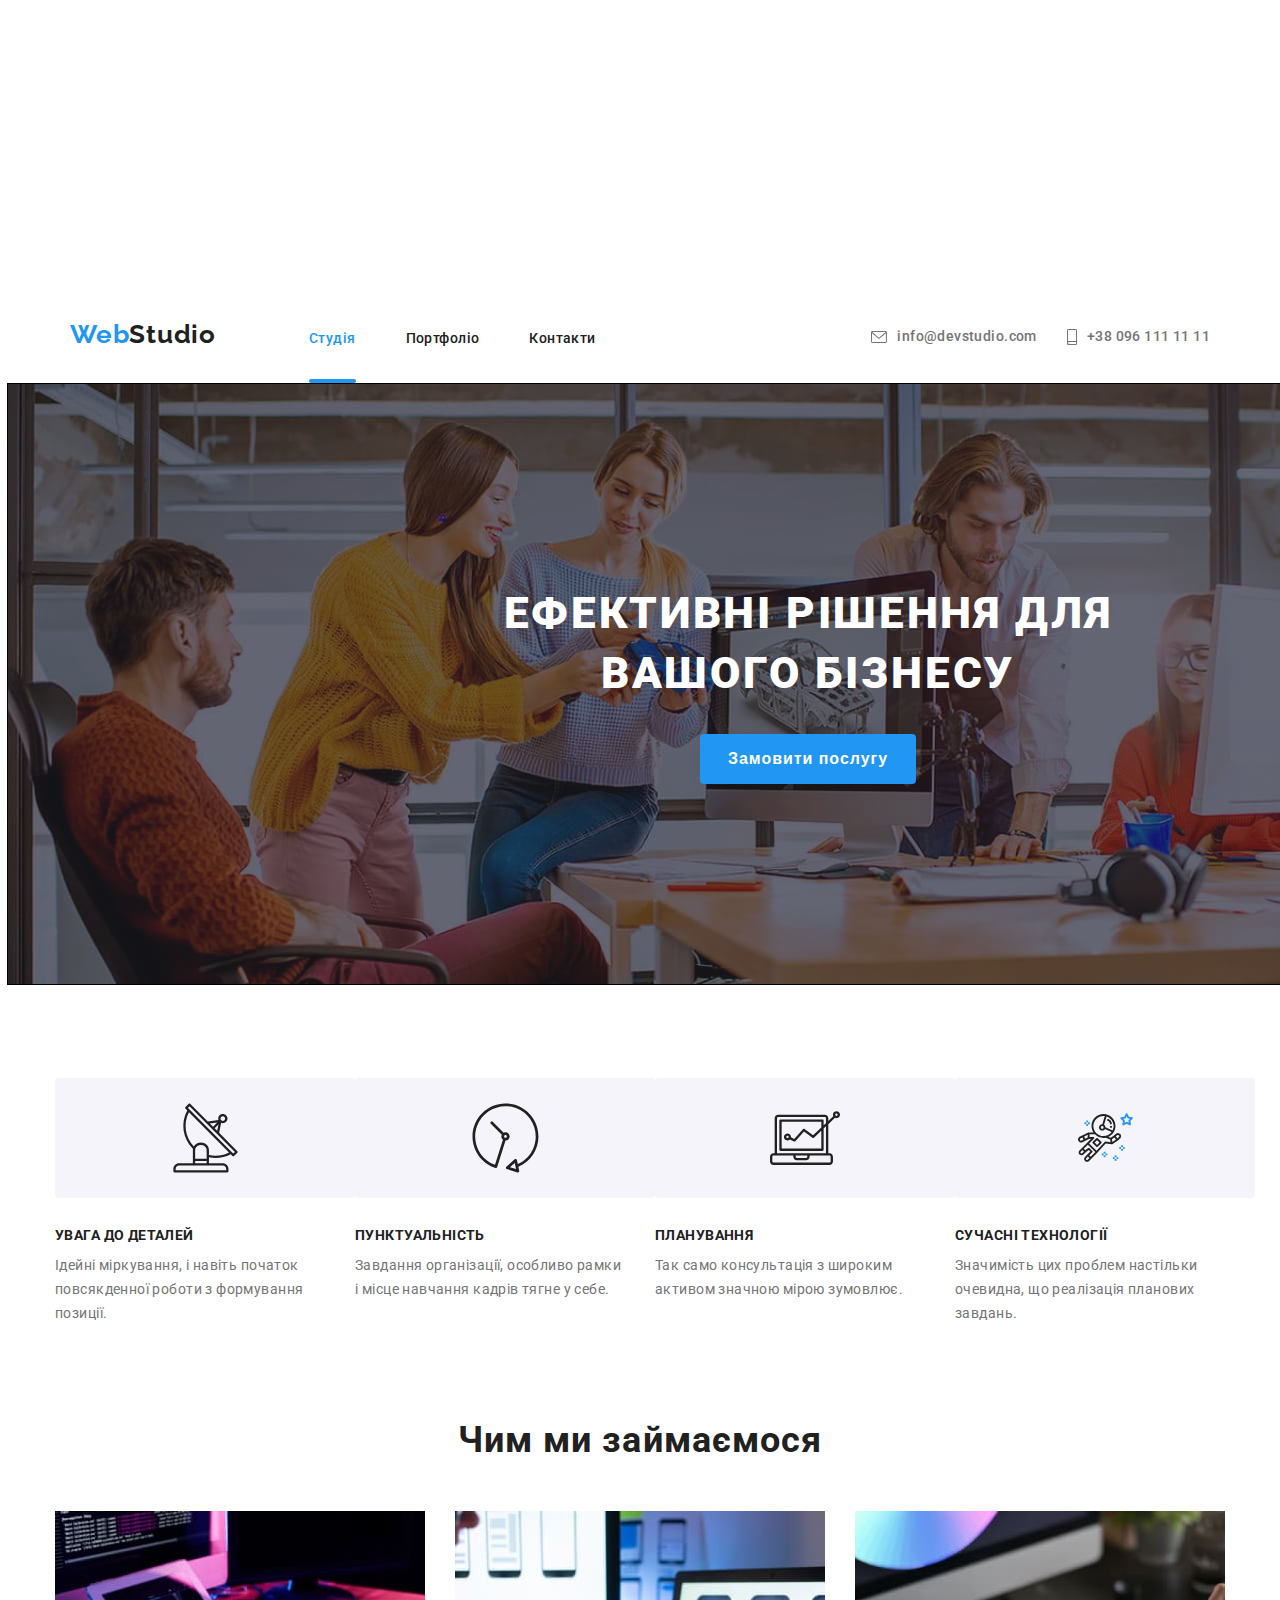
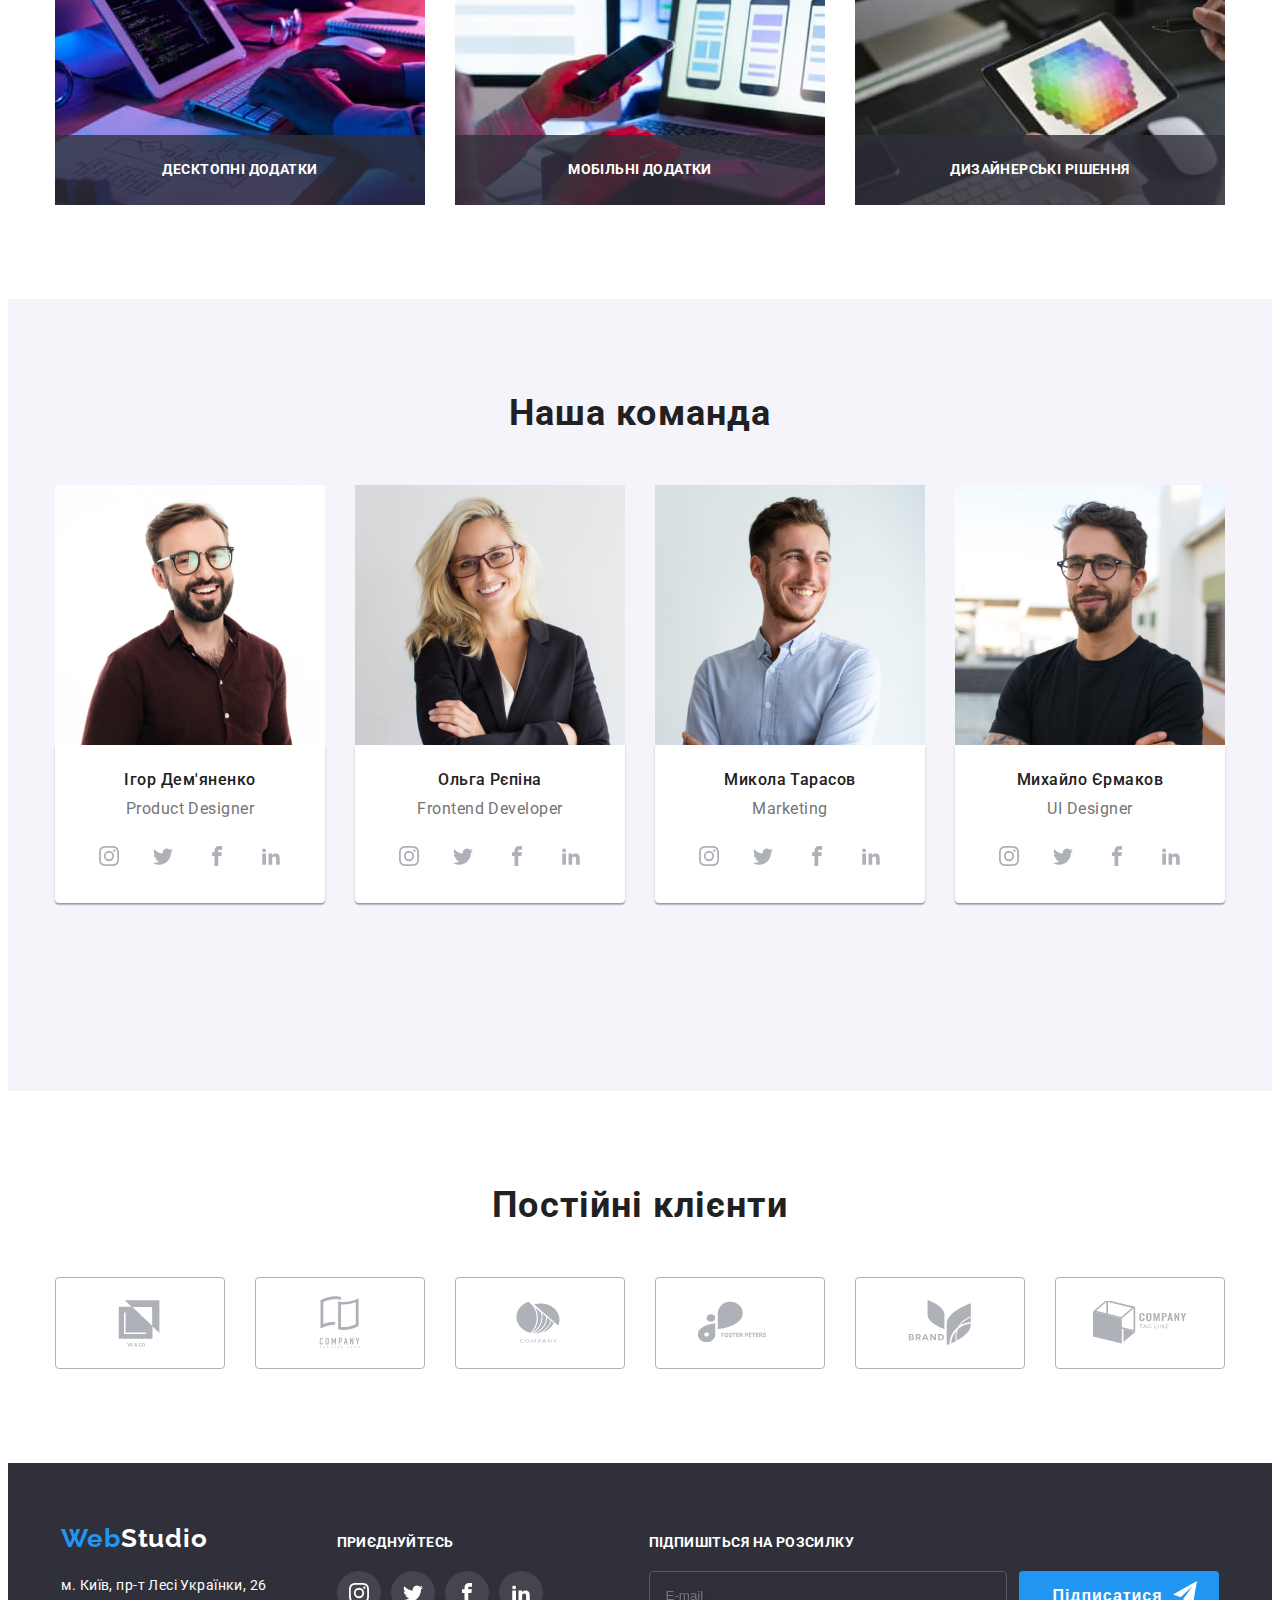
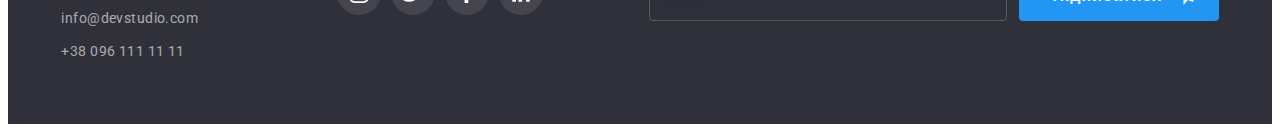
==== index.html @ daf85a22 "!" ====
<!DOCTYPE html>
<html lang="uk">
  <head>
    <meta charset="UTF-8" />
    <meta http-equiv="X-UA-Compatible" content="IE=edge" />
    <meta name="viewport" content="width=device-width, initial-scale=1.0" />
    <title>homework-html1</title>
    <link
      href="https://fonts.googleapis.com/css2?family=Raleway:wght@700&family=Roboto:wght@400;500;700;900&display=swap"
      rel="stylesheet"
    />
    <link
      rel="stylesheet"
      href="https://cdnjs.cloudflare.com/ajax/libs/modern-normalize/1.1.0/modern-normalize.min.css"
      integrity="sha512-wpPYUAdjBVSE4KJnH1VR1HeZfpl1ub8YT/NKx4PuQ5NmX2tKuGu6U/JRp5y+Y8XG2tV+wKQpNHVUX03MfMFn9Q=="
      crossorigin="anonymous"
      referrerpolicy="no-referrer"
    />
    <link
    rel="stylesheet"
    href="https://cdnjs.cloudflare.com/ajax/libs/animate.css/4.1.1/animate.min.css"
  />
    <link rel="stylesheet" href="./css/main.min.css"/>
    
</head>
  
  <body>
    <header>
      <div class="container">
        <!-- верх_свmерх захоловок і т д -->


        <nav class="main-nav">

          <a class="main-nav__logo" href="WebStudio"
            >Web<span class="main-nav__icon">Studio</span>
          </a>
         
           

           
            <button data-menu-open class="btn__menu" type="button" >
                  <svg class="btn__menu__item" width="24px" height="16px">
                  <use href="./img/menu_24x16.svg#icon-menu_24px16px"></use>
                </svg>
              </button>
              <div class="drop is-hidden" data-menu>
              <div class="menu">
                
                <button class="btn__x__menu" data-menu-close>
                  <svg class="btn-item" width="19px" height="19px">
                  <use href="./img/close_menu.svg#icon-close_menu"></use>
                </svg></button>
          
          
                   
                
          <ul class="main-nav__list">

            <li><a class="main-nav__link main-nav__link--current" href="Студія">Студія</a></li>
            <li>
              <a class="main-nav__link" href="./portfolio.html">Портфоліо</a>
            </li>
            <li><a class="main-nav__link" href="Контакти">Контакти</a></li>
          </ul>
          <ul class="main-nav__list-contacts">
            <li>
              <a class="main-nav__link-contacts" href="meil:info@devstudio.com">
              <svg class="main-nav__icon-meil" width="16" height="12">
                <use class="main-nav__svg" href="./img/symbol-defs.svg#icon-envelope-hover"></use>
              </svg>
                info@devstudio.com</a>
            </li>
            <li>
              <a class="main-nav__link-contacts" href="tel:+380961111111">
                <svg class="main-nav__icon-tel" width="10" height="16">
                  <use class="main-nav__svg" href="./img/symbol-defs.svg#icon-smartphone"></use>
                </svg>
                +38 096 111 11 11</a
              >
            </li>
          </ul>
          <ul class="menu__social-list">
            <li><a href="https://www.instagram.com/" target="_blank">Instagam</a></li>
            <li><a href="https://twitter.com/" target="_blank">Twitter</a></li>
            <li><a href="https://www.facebook.com/" target="_blank">Facebook</a></li>
            <li><a href="https://www.linkedin.com/" target="_blank">LinkedIn</a></li>
          </ul>
        </nav>
        <!-- main-nav-II main-nav-II main-nav-II main-nav-II main-nav-II main-nav-II main-nav-II main-nav-II 
        main-nav-II main-nav-II main-nav-II main-nav-II main-nav-II main-nav-II main-nav-II main-nav-II 
        main-nav-II main-nav-II main-nav-II main-nav-II main-nav-II main-nav-II main-nav-II main-nav-II  -->
        <nav class="main-nav-two">

          <a class="main-nav__logo" href="WebStudio"
            >Web<span class="main-nav__icon">Studio</span>
          </a>
           

          <ul class="main-nav__list">

            <li><a class="main-nav__link main-nav__link--current" href="Студія">Студія</a></li>
            <li>
              <a class="main-nav__link" href="./portfolio.html">Портфоліо</a>
            </li>
            <li><a class="main-nav__link" href="Контакти">Контакти</a></li>
          </ul>
          <ul class="main-nav__list-contacts">
            <li>
              <a class="main-nav__link-contacts" href="meil:info@devstudio.com">
              <svg class="main-nav__icon-meil" width="16" height="12">
                <use class="main-nav__svg" href="./img/symbol-defs.svg#icon-envelope-hover"></use>
              </svg>
                info@devstudio.com</a>
            </li>
            <li>
              <a class="main-nav__link-contacts" href="tel:+380961111111">
                <svg class="main-nav__icon-tel" width="10" height="16">
                  <use class="main-nav__svg" href="./img/symbol-defs.svg#icon-smartphone"></use>
                </svg>
                +38 096 111 11 11</a
              >
            </li>
          </ul>
        </nav>
      </div>
    </header>

    
    
    <main>
      <!-- осн інфа сама головна (середина) -->
      
        <section class="head overlay responsive">
          <div class="container">
            <h1 class="title-main-big animate__animated animate__wobble">Ефективні рішення для вашого бізнесу</h1>
           <button data-modal-open class="btn" type="button">Замовити послугу</button>

           
            <div class="backdrop is-hidden" data-modal>
              <div class="modal">
                
                <button class="btn-x" data-modal-close>
                  <svg class="btn-item" width="18px" height="18px">
                  <use href="./img/close-symbol-defs.svg#icon-close-black-18dp-2-1"></use>
                </svg></button>
                
                
                
                  <p class="heading-register">Залиште свої дані, ми вам перезвонимо</p>

                  <form class="form-modal">
                    <div class="label-i">
                       <label for="username" class="form-label">Ім'я</label> 
                       <input type="text" class="form-imput" name="username" id="username" autofocus />
                       <svg class="icon-form" width="18" height="18">
                        <use href="./img/LAST-symbol-defs.svg#icon-person-black"></use>
                      </svg>
                     </div>

                     <div class="label-i">
                      <label for="name" class="form-label">Телефон</label>
                      <input type="tel" class="form-imput" name="telephone" id="name">
                      <svg class="icon-form" width="18" height="18">
                        <use href="./img/LAST-symbol-defs.svg#icon-dom-phone-black"></use>
                      </svg>
                    </div>

                    <div class="label-i">
                      <label for="email" class="form-label">Пошта</label>
                       <input type="email" class="form-imput" name="email" id="email" >
                       <svg class="icon-form" width="18" height="18">
                        <use href="./img/LAST-symbol-defs.svg#icon-email-black"></use>
                      </svg>
                     </div>

                     
                     <div class="label-i">
                      <label for="textarea" class="form-label-koment">Коментар</label>
                       <textarea 
                       class="textarea" 
                       name="coments" 
                       id="textarea" 
                       placeholder="Введіть текст"
                       ></textarea>
                     </div>
                     <div class="custom-checkbox">
                       <input class="checkbox is-hidden" type="checkbox" name="text" id="text" value="text">
                       <label for="text" class="text-dogovir">Походжуюсь з розсилкою та приймаю<a class="dogovir" 
                        href="#">Умови договору</a></label>
                     </div>
                     
                   
                   
                     <button type="submit"
                   class="btn-register">Відправити</button>
                  
                   
                </form>
           
          
        </section>
      
     
      <section class="strength">
        <div class="container">
          <ul class="strength__list">
            <li class="strength__item-antenna">
              <!-- тут НЕ СИЛКИ ЦІ КАРТИНКИ ідуть -->
              <h3 class="strength__title">УВАГА ДО ДЕТАЛЕЙ</h3>
              <p class="strength__text">
                Ідейні міркування, і навіть початок повсякденної роботи з
                формування позиції.
              </p>
            </li>
            <li class="strength__item-clock">
              <h3 class="strength__title">ПУНКТУАЛЬНІСТЬ</h3>
              <p class="strength__text">
                Завдання організації, особливо рамки і місце навчання кадрів
                тягне у себе.
              </p>
            </li>
            <li class="strength__item-graph">
              <h3 class="strength__title">ПЛАНУВАННЯ</h3>
              <p class="strength__text">
                Так само консультація з широким активом значною мірою зумовлює.
              </p>
            </li>
            <li class="strength__item-space">
              <h3 class="strength__title">СУЧАСНІ ТЕХНОЛОГІЇ</h3>
              <p class="strength__text">
                Значимість цих проблем настільки очевидна, що реалізація
                планових завдань.
              </p>
            </li>
          </ul>
        </div>
      </section>

      
      
      <section class="work">
        <div class="container">
          <h2 class="work__title">Чим ми займаємося</h2>
          <ul class="work__list">
              <li class="work__item">
                <img class="work__img"
                  src="./img/workIII/1.jpg"
                  alt="work"
                  width="370"
                  height="294"
                />
                <p class="work__overlay">Десктопні додатки</p>
              </li>
              <li class="work__item">
                <img class="work__img"
                  src="./img/workIII/2.jpg"
                  alt="work"
                  width="370"
                  height="294"
                />
                <p class="work__overlay">Мобільні додатки</p>
              </li>
              <li class="work__item">
                <img class="work__img"
                  src="./img/workIII/3.jpg"
                  alt="work"
                  width="370"
                  height="294"
                />
                <p class="work__overlay">Дизайнерські рішення</p>
              </li>
          </ul>
        </div>
      </section>

      
      
      
      <section class="list-team section">
        <div class="container">
          <div>
          <h2 class="title-main-medium">Наша команда</h2>
          </div>
        <div class="flex-team list">
          <ul class="list-item">
            <li>

              <picture>
                <img class="team-img"
                  srcset="./img/teamIII/img.jpg 1x,
                  ./img/teamIII/igor__2x__desktop.jpg 2x"
                  src="./img/teamIII/img.jpg"
                  alt="igor"
                  />
               <source 
                 srcset="./img/teamIII/img.jpg 1x,
                  ./img/teamIII/igor__2x__desktop.jpg 2x"
                  media="(min-width: 1200px)">
              <source 
                  srcset="./img/teamIII/igor_tablet_354_374.jpg 1x,
                  ./img/teamIII/igor__2x__tablet.jpg 2x"
                  media="(min-width: 768px)"
                  >
               <source
                  srcset="./img/teamIII/igor_mobile_450_460.jpg 1x, 
                  ./img/teamIII/igor__2x__mobile.jpg 2x"
                  media="(max-width: 767px)">

                  
             </picture>

              
                <div class="border-item">
                <div class="item-team">
                  <h3 class="title-main-tiny">Ігор Дем'яненко</h3>
                </div>
                <div class="item-team-mini">
                  <p class="mini-text">Product Designer</p>
                </div> 
                <div>
                  <ul class="soc-seti-list">
                    <li class="soc-seti-item">
                      <a class="soc-seti-link" href="">
                      <svg class="soc-seti-icon" width="20" height="20">
                        <use class="soc-seti-img" href="./img/symbol-defs.svg#icon-instagram"></use>
                      </svg></a>
                    </li>
                    <li class="soc-seti-item">
                      <a class="soc-seti-link" href="">
                      <svg class="soc-seti-icon" width="20" height="20">
                        <use href="./img/symbol-defs.svg#icon-twitter"></use>
                      </svg></a>
                    </li>
                    <li class="soc-seti-item">
                      <a class="soc-seti-link" href="">
                      <svg class="soc-seti-icon" width="20" height="20">
                        <use href="./img/symbol-defs.svg#icon-facebook"></use>
                      </svg></a>
                    </li>
                    <li class="soc-seti-item">
                      <a class="soc-seti-link" href="">
                      <svg class="soc-seti-icon" width="20" height="20">
                        <use href="./img/symbol-defs.svg#icon-linkedin2"></use>
                      </svg></a>
                    </li>
                  </ul>
                </div>
              </div>
            </li>
            <li>
              
              
              <picture>
                <img class="team-img" 
                  srcset="./img/teamIII/img2.jpg 1x,
                  ./img/teamIII/olga__2x__desktop.jpg 2x"
                  src="./img/teamIII/img2.jpg"
                  alt="olga"
                  />
                <source 
                 srcset="./img/teamIII/img2.jpg 1x,
                  ./img/teamIII/olga__2x__desktop.jpg 2x"
                  media="(min-width: 1200px)">
              <source 
                  srcset="./img/teamIII/olga_tablet_354_374.jpg 1x,
                  ./img/teamIII/olga__2x__tablet.jpg 2x"
                  media="(min-width: 768px)"
                  >
               <source
                  srcset="./img/teamIII/olga_mobile_450_460.jpg 1x, 
                  ./img/teamIII/olga__2x__mobile.jpg 2x"
                  media="(max-width: 767px)">
              </picture>
                
              


              <div class="border-item">
                <div class="item-team">
                  <h3 class="title-main-tiny">Ольга Рєпіна</h3>
                </div>
                <div class="item-team-mini">
                  <p class="mini-text">Frontend Developer</p>
                </div>
                <div>
                  <ul class="soc-seti-list">
                    <li class="soc-seti-item">
                      <a class="soc-seti-link" href="">
                      <svg class="soc-seti-icon" width="20" height="20">
                        <use class="soc-seti-img" href="./img/symbol-defs.svg#icon-instagram"></use>
                      </svg></a>
                    </li>
                    <li class="soc-seti-item">
                      <a class="soc-seti-link" href="">
                      <svg class="soc-seti-icon" width="20" height="20">
                        <use href="./img/symbol-defs.svg#icon-twitter"></use>
                      </svg></a>
                    </li>
                    <li class="soc-seti-item">
                      <a class="soc-seti-link" href="">
                      <svg class="soc-seti-icon" width="20" height="20">
                        <use href="./img/symbol-defs.svg#icon-facebook"></use>
                      </svg></a>
                    </li>
                    <li class="soc-seti-item">
                      <a class="soc-seti-link" href="">
                      <svg class="soc-seti-icon" width="20" height="20">
                        <use href="./img/symbol-defs.svg#icon-linkedin2"></use>
                      </svg></a>
                    </li>
                  </ul>
                </div>
              </div>
            </li>
            <li>
              

              <picture>
                <img class="team-img" 
                srcset="./img/teamIII/img3.jpg 1x,
                  ./img/teamIII/mukola__2x__desktop.jpg 2x"
                  src="./img/teamIII/img3.jpg"
                  alt="mukola"
                  
                />
                <source 
                 srcset="./img/teamIII/img3.jpg 1x,
                  ./img/teamIII/mukola__2x__desktop.jpg 2x"
                  media="(min-width: 1200px)">
              <source 
                  srcset="./img/teamIII/mukola_tablet_354_374.jpg 1x,
                  ./img/teamIII/mukola__2x__tablet.jpg 2x"
                  media="(min-width: 768px)"
                  >
               <source
                  srcset="./img/teamIII/mukola_mobile_450_460.jpg 1x, 
                  ./img/teamIII/mukola__2x__mobile.jpg 2x"
                  media="(max-width: 767px)">
              </picture>
                
              


              <div class="border-item">
                <div class="item-team">
                  <h3 class="title-main-tiny">Микола Тарасов</h3>
                </div>
                <div class="item-team-mini">
                  <p class="mini-text">Marketing</p>
                </div>
                <div>
                  <ul class="soc-seti-list">
                    <li class="soc-seti-item">
                      <a class="soc-seti-link" href="">
                      <svg class="soc-seti-icon" width="20" height="20">
                        <use class="soc-seti-img" href="./img/symbol-defs.svg#icon-instagram"></use>
                      </svg></a>
                    </li>
                    <li class="soc-seti-item">
                      <a class="soc-seti-link" href="">
                      <svg class="soc-seti-icon" width="20" height="20">
                        <use href="./img/symbol-defs.svg#icon-twitter"></use>
                      </svg></a>
                    </li>
                    <li class="soc-seti-item">
                      <a class="soc-seti-link" href="">
                      <svg class="soc-seti-icon" width="20" height="20">
                        <use href="./img/symbol-defs.svg#icon-facebook"></use>
                      </svg></a>
                    </li>
                    <li class="soc-seti-item">
                      <a class="soc-seti-link" href="">
                      <svg class="soc-seti-icon" width="20" height="20">
                        <use href="./img/symbol-defs.svg#icon-linkedin2"></use>
                      </svg></a>
                    </li>
                  </ul>
                </div>
              </div>
            </li>

            <li>
              

              <picture>
                  <img class="team-img" 
                  srcset="./img/teamIII/img4.jpg 1x,
                  ./img/teamIII/mihailo__2x__desktop.jpg 2x"
                  src="./img/teamIII/img4.jpg"
                  alt="mihailo"
                />
                <source 
                 srcset="./img/teamIII/img4.jpg 1x,
                  ./img/teamIII/mihailo__2x__desktop.jpg 2x"
                  media="(min-width: 1200px)">
                <source 
                  srcset="./img/teamIII/mihailo_tablet_354_374.jpg 1x,
                  ./img/teamIII/mihailo__2x__tablet.jpg 2x"
                  media="(min-width: 768px)"
                  >
                <source
                  srcset="./img/teamIII/mihailo_mobile_450_460.jpg 1x, 
                  ./img/teamIII/mihailo__2x__mobile.jpg 2x"
                  media="(max-width: 767px)">
              </picture>
               
              


              <div class="border-item">
                <div class="item-team">
                  <h3 class="title-main-tiny">Михайло Єрмаков</h3>
                </div>
                <div class="item-team-mini">
                  <p class="mini-text">UI Designer</p>
                </div>
                    <ul class="soc-seti-list">
                      <li class="soc-seti-item">
                        <a class="soc-seti-link" href="">
                        <svg class="soc-seti-icon" width="20" height="20">
                          <use class="soc-seti-img" href="./img/symbol-defs.svg#icon-instagram"></use>
                        </svg></a>
                      </li>
                      <li class="soc-seti-item">
                        <a class="soc-seti-link" href="">
                        <svg class="soc-seti-icon" width="20" height="20">
                          <use href="./img/symbol-defs.svg#icon-twitter"></use>
                        </svg></a>
                      </li>
                      <li class="soc-seti-item">
                        <a class="soc-seti-link" href="">
                        <svg class="soc-seti-icon" width="20" height="20">
                          <use href="./img/symbol-defs.svg#icon-facebook"></use>
                        </svg></a>
                      </li>
                      <li class="soc-seti-item">
                        <a class="soc-seti-link" href="">
                        <svg class="soc-seti-icon" width="20" height="20">
                          <use href="./img/symbol-defs.svg#icon-linkedin2"></use>
                        </svg></a>
                      </li>
                    </ul>
                  </div>
            </ul>
        </div>
      </section>
      <!-- блок силок -->
      <section class="link-clients">
      
        <div class="clients container">
           <h2 class="clients-title">Постійні клієнти</h2>
          <ul class="clients-list">
            <li class="clients-item">
              <a class="clients-link" href="">
              <svg class="clients-icon" width="106" height="60">
                <use href="./img/logo-symbol-defs.svg#icon-Logo"></use>
              </svg></a>
            </li>
            <li class="clients-item">
              <a class="clients-link" href="">
              <svg class="clients-icon" width="106" height="60">
                <use href="./img/logo-symbol-defs.svg#icon-Logo-1"></use>
              </svg></a>
            </li>
            <li class="clients-item">
              <a class="clients-link" href="">
              <svg class="clients-icon" width="106" height="60">
                <use href="./img/logo-symbol-defs.svg#icon-Logo-2"></use>
              </svg></a>
            </li>
            <li class="clients-item">
              <a class="clients-link" href="">
              <svg class="clients-icon" width="106" height="60">
                <use href="./img/logo-symbol-defs.svg#icon-Logo-3"></use>
              </svg></a>
            </li>
            <li class="clients-item">
              <a class="clients-link" href="">
              <svg class="clients-icon" width="106" height="60">
                <use href="./img/logo-symbol-defs.svg#icon-Logo-4"></use>
              </svg></a>
            </li>
            <li class="clients-item">
              <a class="clients-link" href="">
              <svg class="clients-icon" width="106" height="60">
                <use href="./img/logo-symbol-defs.svg#icon-Logo-5"></use>
              </svg></a>
            </li>
         </div>
  
      </section>
    </main>

    
    <footer class="footer-container">
      <div class="flex-footer container">
        <section class="footer-section">
          <div class="footer">
           <!-- це шо внизу_вебстуд,адрес,Мило,телефон -->
           <a class="logo-footer" href="./index.html"
          >Web<span class="logo-footer-accent">Studio</span>
           </a>
           <address class="address-address">
           <ul>
            <li class="list-footer">
              <a class="sity link"
                href="https://goo.gl/maps/ud8NmV5yiws8x5bs8" target="_blank" 
                rel="noopener noreferrer" >м. Київ, пр-т Лесі Українки, 26</a>
            </li>
            <li class="list-footer">
              <a class="link-footer" href="mailto:info@devstudio.com" >info@devstudio.com</a>
            </li>
            <li class="list-footer">
              <a class="link-footer" href="tel:+380961111111" >+38 096 111 11 11</a>
            </li>
            </ul>
            </address>
        </div>
      
        <div class="seti-footer">
        <h2 class="seti-title">ПРИЄДНУЙТЕСЬ</h2>
        
              <ul class="seti-list">
                <li class="seti-item">
                  <a class="seti-link" href="">
                  <svg class="seti-icon" width="20" height="20">
                    <use href="./img/symbol-defs.svg#icon-instagram"></use>
                  </svg></a>
                </li>
                <li class="seti-item">
                  <a class="seti-link" href="">
                  <svg class="seti-icon" width="20" height="20">
                    <use href="./img/symbol-defs.svg#icon-twitter"></use>
                  </svg></a>
                </li>
                <li class="seti-item">
                  <a class="seti-link" href="">
                  <svg class="seti-icon" width="20" height="20">
                    <use href="./img/symbol-defs.svg#icon-facebook"></use>
                  </svg></a>
                </li>
                <li class="seti-item">
                  <a class="seti-link" href="">
                  <svg class="seti-icon" width="20" height="20">
                    <use href="./img/symbol-defs.svg#icon-linkedin2"></use>
                  </svg></a>
                </li>
              </ul>
            </div>
        </section>
            <div class="seti-footer-mail">
            <form  class="form-mail">
              <label>
                <p class="seti-title">ПІДПИШІТЬСЯ НА РОЗСИЛКУ</p>
                <input type="E-mail" name="E-mail" class="e-mail-input" placeholder="E-mail">
              </label>

              
                <button type="button"
                class="btn-mail">Підписатися
                <svg class="meil-icon-svg" width="24" height="24">
                  <use class="meil-img" href="./img/LAST-symbol-defs.svg#icon-telegram-icon"></use>
                </svg>
              </button>
            </form>
              
               
              </div>
              

          

          
          </div>
     
    </footer>
    <script src="./js/menu.js"></script>
    <script src="./js/modal.js"></script>
  </body>
</html>
---- css/main.min.css ----
body{font-family:"Roboto",sans-serif;background-color:var(--big-fon-color);color:var(--top-color);overflow-x:hidden}:root{--text-color: #757575;--top-color: #212121;--big-fon-color: #ffffff;--acent-color: #2196f3;--accentBtnColor: #188CE8}ul{padding:0;margin:0}footer{background-color:var(--top-color)}header{border-bottom:1px solid #ececec}img{display:block;max-width:100%;height:auto}*{box-sizing:border-box}li{list-style-type:none}p,h1,h2,h3,h4,h5{margin:0}a{text-decoration:none}.list{list-style:none}.link{text-decoration:none}.container{width:1200px;padding-left:15px;padding-right:15px;margin-left:auto;margin-right:auto}.main-nav{text-align:center;display:flex;align-items:baseline}@media screen and (min-width: 768px){.main-nav{display:none}}.main-nav-two{text-align:center;display:none}@media screen and (min-width: 768px){.main-nav-two{display:flex;align-items:baseline}}.main-nav__logo{font-family:"Raleway",sans-serif;font-style:normal;font-weight:700;font-size:24px;line-height:1.16;letter-spacing:.03em;color:var(--acent-color);text-decoration:none;margin:16px 0px 16px 15px}@media screen and (min-width: 768px){.main-nav__logo{margin-right:93px;margin-top:24px}}@media screen and (min-width: 1200px){.main-nav__logo{font-size:26px;line-height:1.19}}.main-nav__icon{color:var(--top-color)}.main-nav__list{list-style:none}@media screen and (min-width: 768px){.main-nav__list{display:flex;gap:50px}}.main-nav__list .main-nav__link+.main-nav__link{margin-left:40px}.main-nav__link{color:var(--top-color);font-weight:500;font-size:40px;line-height:1.17;letter-spacing:.02em;text-decoration:none}.main-nav__link:hover,.main-nav__link:focus{color:var(--acent-color)}@media screen and (min-width: 768px){.main-nav__link{font-size:14px;line-height:1.71;letter-spacing:.03em;padding-top:32px;padding-bottom:32px}}.main-nav__link--current{color:var(--acent-color)}.main-nav__link--current::after{display:block;content:"";width:100%;height:4px;top:0;left:0;background:var(--acent-color);border-radius:4px;margin-top:28px}.main-nav__list-contacts{margin-top:302px}@media screen and (min-width: 768px){.main-nav__list-contacts{display:block;margin-left:auto}}@media screen and (min-width: 1200px){.main-nav__list-contacts{display:flex}}.main-nav__link-contacts{color:var(--text-color);font-weight:500;font-size:34px;line-height:1.18;letter-spacing:.02em;text-decoration:none;display:flex;align-items:center;transition:color 250ms cubic-bezier(0.4, 0, 0.2, 1)}.main-nav__link-contacts:hover,.main-nav__link-contacts:focus{color:var(--acent-color)}@media screen and (min-width: 768px){.main-nav__link-contacts{font-size:12px;line-height:1.16;letter-spacing:.03em;padding-bottom:10px}}@media screen and (min-width: 1200px){.main-nav__link-contacts{padding:15px;font-size:14px;line-height:1.71}}.main-nav__icon-meil{fill:currentColor;text-align:center;margin-right:10px;display:none}@media screen and (min-width: 768px){.main-nav__icon-meil{display:block}}.main-nav__icon-tel{fill:currentColor;margin-right:10px;text-align:center;display:none}@media screen and (min-width: 768px){.main-nav__icon-tel{display:block}}.head{background:#2f303a;text-align:center;padding-top:118px;padding-bottom:118px}@media screen and (min-width: 300px){.head{text-align:center;padding-top:118px;padding-bottom:118px}}@media screen and (min-width: 768px){.head{text-align:center;padding-top:118px;padding-bottom:118px}}@media screen and (min-width: 1200px){.head{text-align:center;padding-top:200px;padding-bottom:200px}}.overlay{content:"";margin-left:auto;margin-right:auto;outline:1px solid #000;background-image:linear-gradient(rgba(47, 48, 58, 0.4), rgba(47, 48, 58, 0.4)),url("../img/fon/mobile_header_img.jpg");background-repeat:no-repeat;background-size:cover}@media(min-device-pixel-ratio: 2),(-webkit-min-device-pixel-ratio: 2),(min-resolution: 192dpi),(min-resolution: 2dppx){.overlay{background-image:linear-gradient(rgba(47, 48, 58, 0.4), rgba(47, 48, 58, 0.4)),url("../img/fon/fon__2x__mobile.jpg")}}@media screen and (min-width: 768px){.overlay{background-image:linear-gradient(rgba(47, 48, 58, 0.4), rgba(47, 48, 58, 0.4)),url("../img/fon/tablet_header_img.jpg");width:768px;height:400px;background-size:cover}}@media screen and (min-width: 768px)and (min-device-pixel-ratio: 2),screen and (min-width: 768px)and (-webkit-min-device-pixel-ratio: 2),screen and (min-width: 768px)and (min-resolution: 192dpi),screen and (min-width: 768px)and (min-resolution: 2dppx){.overlay{background-image:linear-gradient(rgba(47, 48, 58, 0.4), rgba(47, 48, 58, 0.4)),url("../img/fon/fon__2x__tablet.jpg")}}@media screen and (min-width: 1200px){.overlay{background-image:linear-gradient(rgba(47, 48, 58, 0.4), rgba(47, 48, 58, 0.4)),url("../img/fon/fon.jpg");width:1600px;height:600px}}@media screen and (min-width: 1200px)and (min-device-pixel-ratio: 2),screen and (min-width: 1200px)and (-webkit-min-device-pixel-ratio: 2),screen and (min-width: 1200px)and (min-resolution: 192dpi),screen and (min-width: 1200px)and (min-resolution: 2dppx){.overlay{background-image:linear-gradient(rgba(47, 48, 58, 0.4), rgba(47, 48, 58, 0.4)),url("../img/fon/fon__2x__desktop.jpg")}}@media screen and (min-width: 768px){.overlay.responsive{max-width:768px;height:400px}}@media screen and (min-width: 1200px){.overlay.responsive{height:600px}}@media screen and (min-width: 768px){.overlay.responsive{max-width:768px}}@media screen and (min-width: 1200px){.overlay.responsive{max-width:1600px}}.title-main-big{color:#fff;font-weight:900;font-size:26px;line-height:1.61;text-align:center;letter-spacing:.06em;text-transform:uppercase;max-width:360px;margin:0 auto}@media screen and (min-width: 768px){.title-main-big{font-size:26px;line-height:1.61;text-align:center;max-width:360px;margin:0 auto}}@media screen and (min-width: 1200px){.title-main-big{font-size:44px;line-height:1.36;text-align:center;max-width:696px;margin:0 auto}}.btn{color:#fff;background-color:#2196f3;border:#2196f3;font-weight:700;font-size:16px;line-height:1.87;letter-spacing:.06em;cursor:pointer;border-radius:4px;width:200px;height:50px;margin:0 auto;margin-top:30px}@media screen and (min-width: 1200px){.btn{width:216px}}.btn:hover,.btn:focus{color:#fff;background-color:#188ce8;border:#188ce8}.backdrop{display:flex;position:fixed;top:0;right:0;width:100%;height:100%;background:rgba(0,0,0,.2);align-items:center;justify-content:center;transition:opacity 250ms cubic-bezier(0.4, 0, 0.2, 1),visibility 250ms cubic-bezier(0.4, 0, 0.2, 1);z-index:1}.is-hidden{visibility:hidden;pointer-events:none;position:absolute;opacity:0}.backdrop.is-hidden.modal{transform:translate(-50%, -50%) scale(0)}.modal{position:absolute;top:50%;left:50%;transform:translate(-50%, -50%) scale(1);width:450px;background:#fff;box-shadow:0px 1px 3px rgba(0,0,0,.12),0px 2px 1px rgba(0,0,0,.2);border-radius:4px;transition:transform 250ms cubic-bezier(0.4, 0, 0.2, 1),opacity 250ms cubic-bezier(0.4, 0, 0.2, 1);padding:40px}@media screen and (min-width: 1200px){.modal{width:528px}}.btn-x{position:absolute;width:30px;height:30px;border-radius:50%;background:#fff;border:1px solid #afb1b8;cursor:pointer;top:8px;right:8px}.btn-x:focus,.btn-x:hover{fill:#2196f3}.btn-item{display:block;transform:translate(-10%)}.heading-register{font-weight:700;font-size:20px;line-height:1.5;text-align:center;letter-spacing:.03em;margin-bottom:30px}@media screen and (min-width: 1200px){.heading-register{line-height:1.15}}.container-register{display:inline-block;text-align:left}.form-imput{position:relative;width:100%;display:inline-block;border:1px solid rgba(33,33,33,.2);border-radius:4px;outline:rgba(0,0,0,0);padding:11px;padding-left:42px}.form-imput:hover+svg,.form-imputt:focus+svg{fill:#2196f3}.icon-form{position:absolute;top:50%;left:12px;display:inline-block;transform:translateY(-50%)}.textarea{width:100%;display:inline-block;border:1px solid rgba(33,33,33,.2);height:120px;border-radius:4px;margin-top:4px;font-size:1.16;line-height:14px;letter-spacing:.01em;outline:rgba(0,0,0,0);padding:12px 16px;font-size:12px;resize:none}.custom-checkbox{display:flex;margin-top:20px;align-items:center;justify-content:center}.is-hidden{visibility:hidden;pointer-events:none;position:absolute;opacity:0}.svg .checkbox{display:inline-block;margin-right:7px;width:16px;height:15px;cursor:pointer}.text-dogovir{display:flex;align-items:center;justify-content:center;font-size:12px;line-height:1.16;letter-spacing:.03em;color:#757575;transition:fill 250ms cubic-bezier(0.4, 0, 0.2, 1),background-color 250ms cubic-bezier(0.4, 0, 0.2, 1)}.text-dogovir::before{content:"";position:relative;display:block;margin-right:7px;width:16px;height:15px;cursor:pointer;border-radius:2px;border:2px solid #212121}@media screen and (min-width: 1200px){.text-dogovir{font-size:14px;line-height:1.71}}.checkbox:checked+.text-dogovir::before{background-color:#2196f3;border:none;background-image:url(../img/icons.svg/icon\ check.svg);background-size:contain;background-origin:border-box;fill:#f5f4fa;border-color:rgba(0,0,0,0)}.dogovir{color:#2196f3;margin-left:4px;font-size:14px;line-height:24px;letter-spacing:.03em}textarea[name=E-mail]:hover,textarea[name=E-mail]:focus,textarea[name=coments]:hover,textarea[name=coments]:focus{border:1px solid #2196f3;border-radius:4px}input[type=text]:focus,input[type=text]:hover{fill:#2196f3;border:1px solid #2196f3;border-radius:4px}input[type=email]:focus,input[type=email]:hover{border:1px solid #2196f3;border-radius:4px}input[type=tel]:hover,input[type=tel]:focus{border:1px solid #2196f3;border-radius:4px}.label-i{position:relative;margin-bottom:28px}.form-label{position:absolute;top:-42%;font-size:12px;line-height:1.16;letter-spacing:.01em;color:#757575}.form-label-koment{position:absolute;top:-11%;font-size:12px;line-height:1.16;letter-spacing:.01em;color:#757575}.btn-register{width:200px;height:50px;color:var(--big-fon-color);background-color:var(--acent-color);border:var(--acent-color);font-weight:700;font-size:16px;line-height:1.87;letter-spacing:.06em;cursor:pointer;border-radius:4px;margin-top:30px;transition:box-shadow 250ms cubic-bezier(0.4, 0, 0.2, 1)}.btn-register:focus,.btn-register:hover{box-shadow:0px 4px 4px rgba(0,0,0,.15)}.strength{padding-top:60px}@media screen and (min-width: 320px){.strength{padding-top:60px}}@media screen and (min-width: 768px){.strength{padding-top:60px}}@media screen and (min-width: 1200px){.strength{padding-top:94px}}.strength__list{list-style:none;display:block}@media screen and (min-width: 768px){.strength__list{display:flex;justify-content:center;flex-wrap:wrap;gap:30px}}.strength__item-antenna::before{content:"";display:block;height:120px;margin-bottom:30px;background:#f5f4fa;background-image:url(../img/icons.svg/antena.svg);background-size:65px 70px;background-repeat:no-repeat;background-position:center;padding-left:15px;padding-right:15px;border-radius:4px;width:100%}@media screen and (min-width: 768px){.strength__item-antenna{width:354px}}@media screen and (min-width: 1200px){.strength__item-antenna{width:270px}}.strength__item-clock::before{content:"";display:block;height:120px;margin-bottom:30px;background:#f5f4fa;background-image:url(../img/icons.svg/chasiki.svg);background-size:67px 70px;background-repeat:no-repeat;background-position:center;padding-left:15px;padding-right:15px;border-radius:4px;width:100%}@media screen and (min-width: 768px){.strength__item-clock{width:354px}}@media screen and (min-width: 1200px){.strength__item-clock{width:270px}}.strength__item-graph::before{content:"";display:block;height:120px;margin-bottom:30px;background:#f5f4fa;background-image:url(../img/icons.svg/grafik.svg);background-size:70px 54px;background-repeat:no-repeat;background-position:center;border-radius:4px;width:100%;padding-left:15px;padding-right:15px}@media screen and (min-width: 768px){.strength__item-graph{width:354px}}@media screen and (min-width: 1200px){.strength__item-graph{width:270px}}.strength__item-space::before{content:"";display:block;height:120px;margin-bottom:30px;background:#f5f4fa;background-image:url(../img/icons.svg/kosmos.svg);background-size:55px 61px;background-repeat:no-repeat;background-position:center;padding-left:15px;padding-right:15px;border-radius:4px;width:100%}@media screen and (min-width: 768px){.strength__item-space{width:354px}}@media screen and (min-width: 1200px){.strength__item-space{width:270px}}.strength__title{font-weight:700;font-size:14px;line-height:1.14;letter-spacing:.03em;margin-bottom:10px;border:none}.strength__text{font-size:14px;line-height:1.71;letter-spacing:.03em;color:var(--text-color)}.work{padding-top:94px;padding-bottom:94px;display:none}@media screen and (min-width: 1200px){.work{display:block}}.work__title{font-weight:700;font-size:36px;line-height:1.16;letter-spacing:.03em;text-align:center;margin-bottom:50px}.work__list{padding:0;margin:0;display:flex;align-items:center;margin-top:50px;gap:30px}.work__item{position:relative;width:calc((100% - 60px)/3)}.work__img{display:block;max-width:100%;height:auto}.work__overlay{position:absolute;font-weight:700;font-size:14px;line-height:1.14;letter-spacing:.03em;text-transform:uppercase;width:100%;height:70px;left:0;bottom:0;display:flex;justify-content:center;align-items:center;color:var(--big-fon-color);background-color:rgba(47,48,58,.8)}.title-main-medium{font-weight:700;font-size:28px;line-height:1.17;letter-spacing:.03em;text-align:center;margin-bottom:50px}@media screen and (min-width: 1200px){.title-main-medium{font-size:36px;line-height:1.16}}.flex-team{background:#f5f4fa;display:block}.list-item{display:flex;gap:30px;padding-bottom:60px;flex-wrap:wrap;justify-content:center}@media screen and (min-width: 1200px){.list-item{padding-bottom:94px}}.border-item{display:block;padding-top:25px;padding-bottom:25px;width:450px;box-shadow:0px 1px 3px rgba(0,0,0,.12),0px 1px 1px rgba(0,0,0,.14),0px 2px 1px rgba(0,0,0,.2);border-radius:0px 0px 4px 4px;background:#fff}@media screen and (min-width: 768px){.border-item{width:354px}}@media screen and (min-width: 1200px){.border-item{width:270px}}.item-team{text-align:center}.list-team{background:#f5f4fa;padding-top:94px;padding-bottom:94px}@media screen and (min-width: 768px){.list-team{display:flex;justify-content:center;gap:30px;flex-wrap:wrap}}.item-team img{border-radius:0px}.team-img{width:450px}@media screen and (min-width: 768px){.team-img{width:354px}}@media screen and (min-width: 1200px){.team-img{width:270px}}.title-main-tiny{font-weight:500;font-size:16px;line-height:1.19;letter-spacing:.03em;margin-bottom:10px}.item-team-mini{text-align:center}.mini-text{font-size:16px;line-height:1.19;letter-spacing:.03em;color:var(--text-color)}.soc-seti-list{display:flex;gap:10px;justify-content:center;margin-top:16px}.soc-seti-list{display:flex;justify-content:center;margin-top:16px}.soc-seti-item .soc-seti-link{display:flex;align-items:center;justify-content:center;width:44px;height:44px;color:#afb1b8;background-color:var(--big-fon-color);border-radius:50%;transition:color 250ms cubic-bezier(0.4, 0, 0.2, 1),background-color 250ms cubic-bezier(0.4, 0, 0.2, 1)}.soc-seti-item .soc-seti-link:hover,.soc-seti-item .soc-seti-link:focus{color:var(--big-fon-color);background-color:#2196f3}.soc-seti-icon{fill:currentColor}.link-clients{padding-top:94px;padding-bottom:94px}.clients-title{font-weight:700;font-size:36px;line-height:1.16;letter-spacing:.03em;text-align:center;margin-bottom:50px}.clients-list{display:flex;flex-wrap:wrap;gap:30px;fill:#afb1b8;align-items:center;justify-content:center}.clients-item{transition:color 250ms cubic-bezier(0.4, 0, 0.2, 1),background-color 250ms cubic-bezier(0.4, 0, 0.2, 1)}.clients-icon{fill:currentColor}.clients-link{display:flex;width:210px;height:92px;align-items:center;justify-content:center;border-radius:4px;border:1px solid #afb1b8;color:#afb1b8;transition:color 250ms cubic-bezier(0.4, 0, 0.2, 1),background-color 250ms cubic-bezier(0.4, 0, 0.2, 1)}.clients-link:focus,.clients-link:hover{color:#2196f3;border:1px solid #2196f3}@media screen and (min-width: 768px){.clients-link{width:226px}}@media screen and (min-width: 1200px){.clients-link{width:170px}}.footer-container{background-color:#2f303a;width:480px;height:603px}@media screen and (min-width: 768px){.footer-container{width:100%;height:463px}}@media screen and (min-width: 1200px){.footer-container{height:100%}}.footer{padding-bottom:60px;padding-top:60px}.flex-footer{text-align:center}@media screen and (min-width: 1200px){.flex-footer{display:flex;align-items:baseline;justify-content:space-around;text-align:left}}.footer-section{margin-bottom:60px}@media screen and (min-width: 768px){.footer-section{display:flex;justify-content:space-around;align-items:baseline;margin-bottom:0}}.logo-footer{font-family:"Raleway",sans-serif;font-style:normal;font-weight:700;font-size:26px;line-height:1.19;letter-spacing:.03em;color:var(--acent-color);text-decoration:none;margin-bottom:20px}.logo-footer-accent{color:var(--big-fon-color)}.address-address{margin-top:20px}.link-footer{color:rgba(255,255,255,.6);font-size:14px;line-height:1.71;letter-spacing:.03em;text-decoration:none;font-style:normal;transition:color 250ms cubic-bezier(0.4, 0, 0.2, 1)}.link-footer:hover,.link-footer:focus{color:var(--acent-color)}.list-footer:not(:last-child){margin-bottom:9px;transition:color 250ms cubic-bezier(0.4, 0, 0.2, 1)}.sity{font-size:14px;line-height:1.71;letter-spacing:.03em;color:var(--big-fon-color);font-style:normal;text-decoration:none}.sity:hover,.sity:focus{color:var(--acent-color)}@media screen and (min-width: 1200px){.seti-footer{margin-left:70px}}.seti-title{font-weight:700;line-height:1.14;margin-bottom:20px;color:#fff;text-transform:uppercase;font-style:normal;font-weight:700;font-size:14px;letter-spacing:.03em;text-transform:uppercase}.seti-list{display:flex;gap:10px;justify-content:center;transition:color 250ms cubic-bezier(0.4, 0, 0.2, 1),background-color 250ms cubic-bezier(0.4, 0, 0.2, 1)}.seti-item{display:flex;width:44px;height:44px;border-radius:50%;align-items:center;justify-content:center;fill:#fff;background-color:rgba(255,255,255,.1);transition:color 250ms cubic-bezier(0.4, 0, 0.2, 1),background-color 250ms cubic-bezier(0.4, 0, 0.2, 1)}.seti-link{display:flex;fill:#fff;align-items:center;justify-content:center;background-size:20px;background-repeat:no-repeat;background-position:center;border-radius:50%;width:100%;height:100%}.seti-link:hover,.seti-link:focus{background-color:#2196f3}@media screen and (min-width: 1200px){.seti-footer-mail{margin-left:93px}}.form-mail{display:block}@media screen and (min-width: 1200px){.form-mail{display:flex;align-items:flex-end;gap:12px}}.e-mail-input{width:100%;padding:15px 16px;display:block;border:1px solid rgba(33,33,33,.2);height:50px;border-radius:4px;background-color:inherit;border:1px solid rgba(255,255,255,.2);filter:drop-shadow(0px 4px 4px rgba(0, 0, 0, 0.15));border-radius:4px;color:#fff;outline:rgba(0,0,0,0);resize:none;transition:color 250ms cubic-bezier(0.4, 0, 0.2, 1),background-color 250ms cubic-bezier(0.4, 0, 0.2, 1)}@media screen and (min-width: 320px){.e-mail-input{margin-bottom:20px}}@media screen and (min-width: 768px){.e-mail-input{margin-left:166px;max-width:450px}}@media screen and (min-width: 1200px){.e-mail-input{margin-left:0;margin-bottom:0;width:358px}}.btn-mail{color:var(--big-fon-color);background-color:var(--acent-color);border:var(--acent-color);font-weight:700;font-size:16px;line-height:1.87;letter-spacing:.06em;cursor:pointer;border-radius:4px;width:200px;height:50px;margin:0 auto;padding-right:28px}.meil-icon-svg{position:absolute;text-align:center;margin-left:10px}button.btn__menu{cursor:pointer;border:none;background-color:#fff;margin-left:auto}.drop{display:flex;position:fixed;top:0;right:0;width:100%;height:100%;background:rgba(0,0,0,.2);align-items:center;justify-content:center;transition:opacity 250ms cubic-bezier(0.4, 0, 0.2, 1),visibility 250ms cubic-bezier(0.4, 0, 0.2, 1);z-index:1}.drop.is-hidden.menu{transform:translate(-50%, -50%) scale(0)}.menu{display:block;position:absolute;top:50%;left:50%;transform:translate(-50%, -50%) scale(1);width:480px;height:796px;background:#fff;box-shadow:0px 1px 3px rgba(0,0,0,.12),0px 2px 1px rgba(0,0,0,.2);border:none;transition:transform 250ms cubic-bezier(0.4, 0, 0.2, 1),opacity 250ms cubic-bezier(0.4, 0, 0.2, 1);padding:40px}.btn__x__menu{position:absolute;background:#fff;border:none;cursor:pointer;top:8px;right:8px}.btn__x__menu:focus,.btn__x__menu:hover{fill:#2196f3}.menu__social-list{display:flex;justify-content:space-between;margin-top:64px}.menu__social-list a{color:#2196f3}.is-hidden{visibility:hidden;pointer-events:none;position:absolute;opacity:0}.btn-section{padding-bottom:94px;padding-top:94px;display:block;display:flex;justify-content:center}.container{width:1200px;padding-left:15px;padding-right:15px;margin-left:auto;margin-right:auto}.list-btn-portfolio{display:block;display:flex;justify-content:center;margin-bottom:50px}.btn-portfolio{color:var(--top-color);background-color:#f5f4fa;border:var(--big-fon-color);font-weight:500;font-size:16px;line-height:1.62;font-family:inherit;cursor:pointer;letter-spacing:.06em;border-radius:4px;padding:6px 22px;height:38px;transition:color 250ms cubic-bezier(0.4, 0, 0.2, 1),background-color 250ms cubic-bezier(0.4, 0, 0.2, 1)}.btn-portfolio:hover,.btn-portfolio:focus{color:var(--big-fon-color);background-color:var(--acent-color);border:var(--acent-color);box-shadow:0px 3px 1px rgba(0,0,0,.1),0px 1px 2px rgba(0,0,0,.08),0px 2px 2px rgba(0,0,0,.12);border-radius:4px}.list-btn-portfolio li{margin-right:8px;display:inline;text-align:center}.flex-container{display:flex;flex-wrap:wrap;gap:30px;padding:0;margin:0;list-style:none}.box{width:370px;transition:box-shadow 250ms cubic-bezier(0.4, 0, 0.2, 1)}.box:hover,.box:focus{box-shadow:0px 1px 1px rgba(0,0,0,.12),0px 4px 4px rgba(0,0,0,.06),1px 4px 6px rgba(0,0,0,.16)}.box-link{text-decoration:none;display:block}.box-link:hover,.box-link:focus{transform:translatey(0)}.tehnokryak{position:relative;overflow:hidden}.tehnokryak-text{position:absolute;padding:63px 24px;font-size:18px;line-height:1.56;letter-spacing:.03em;color:var(--big-fon-color);background-color:rgba(33,150,243,.9);top:0;left:0;transition:transform 250ms cubic-bezier(0.4, 0, 0.2, 1);transform:translateY(100%)}.box-link:hover .tehnokryak-text,.box-link :focus .tehnokryak-text{transform:translatey(0)}.box-mini{display:block;padding-top:20px;padding-bottom:20px;padding-left:24px;width:370px;border:1px solid #eee}.title-portfolio{font-size:18px;line-height:2;letter-spacing:.06em;color:var(--top-color)}.box-mini__text{color:#757575;margin-top:4px;font-size:16px;line-height:1.87}.list-portfolio p{font-size:16px;line-height:1.87;letter-spacing:.03em;color:var(--text-color)}.container{width:100%;padding-left:15px;padding-right:15px;margin-left:auto;margin-right:auto}@media screen and (min-width: 768px){.container{width:768px}}@media screen and (min-width: 1200px){.container{width:1200px}}/*# sourceMappingURL=main.min.css.map */
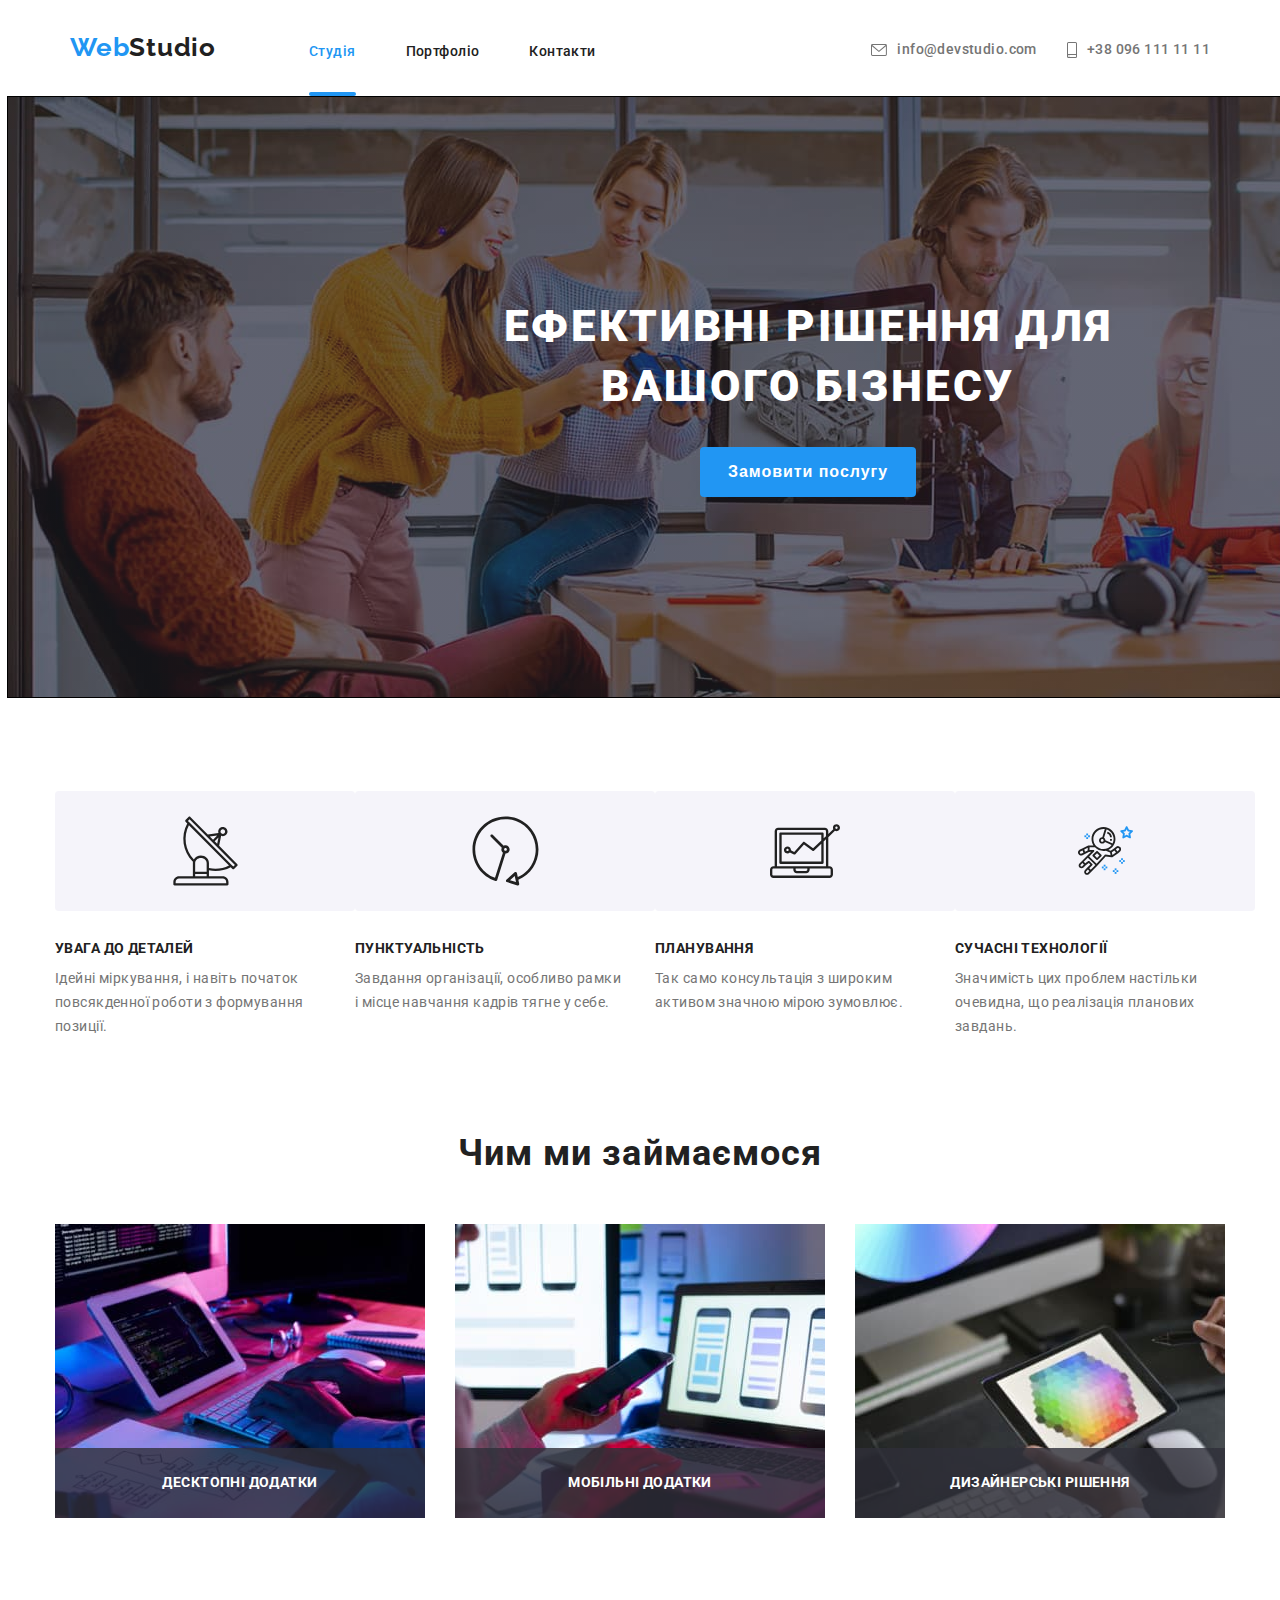
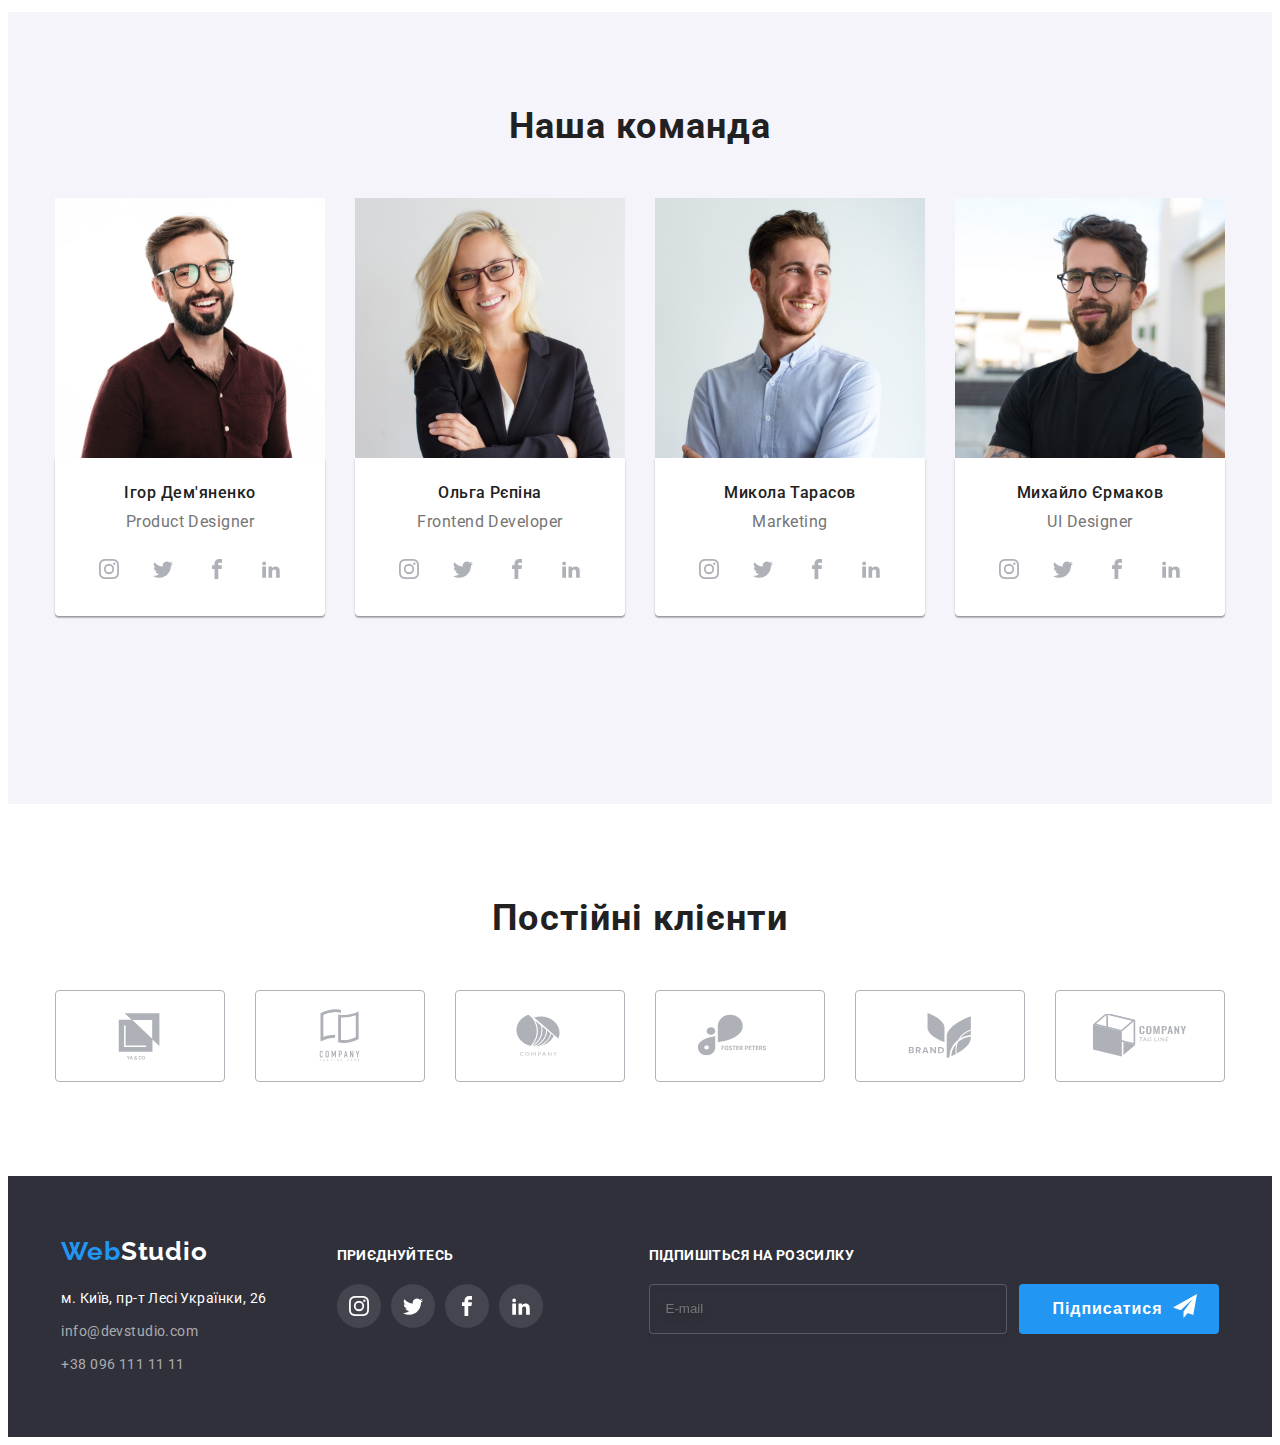
==== commit 41806b11: "!" ====
--- a/index.html
+++ b/index.html
@@ -81,9 +81,9 @@
             </li>
           </ul>
           <ul class="menu__social-list">
-            <li><a href="https://www.instagram.com/" target="_blank">Instagam</a></li>
-            <li><a href="https://twitter.com/" target="_blank">Twitter</a></li>
-            <li><a href="https://www.facebook.com/" target="_blank">Facebook</a></li>
+            <li><a class="menu__social-item" href="https://www.instagram.com/" target="_blank">Instagam</a></li>
+            <li><a class="menu__social-item" href="https://twitter.com/" target="_blank">Twitter</a></li>
+            <li><a class="menu__social-item" href="https://www.facebook.com/" target="_blank">Facebook</a></li>
             <li><a href="https://www.linkedin.com/" target="_blank">LinkedIn</a></li>
           </ul>
         </nav>
--- a/css/main.min.css
+++ b/css/main.min.css
@@ -1 +1 @@
-body{font-family:"Roboto",sans-serif;background-color:var(--big-fon-color);color:var(--top-color);overflow-x:hidden}:root{--text-color: #757575;--top-color: #212121;--big-fon-color: #ffffff;--acent-color: #2196f3;--accentBtnColor: #188CE8}ul{padding:0;margin:0}footer{background-color:var(--top-color)}header{border-bottom:1px solid #ececec}img{display:block;max-width:100%;height:auto}*{box-sizing:border-box}li{list-style-type:none}p,h1,h2,h3,h4,h5{margin:0}a{text-decoration:none}.list{list-style:none}.link{text-decoration:none}.container{width:1200px;padding-left:15px;padding-right:15px;margin-left:auto;margin-right:auto}.main-nav{text-align:center;display:flex;align-items:baseline}@media screen and (min-width: 768px){.main-nav{display:none}}.main-nav-two{text-align:center;display:none}@media screen and (min-width: 768px){.main-nav-two{display:flex;align-items:baseline}}.main-nav__logo{font-family:"Raleway",sans-serif;font-style:normal;font-weight:700;font-size:24px;line-height:1.16;letter-spacing:.03em;color:var(--acent-color);text-decoration:none;margin:16px 0px 16px 15px}@media screen and (min-width: 768px){.main-nav__logo{margin-right:93px;margin-top:24px}}@media screen and (min-width: 1200px){.main-nav__logo{font-size:26px;line-height:1.19}}.main-nav__icon{color:var(--top-color)}.main-nav__list{list-style:none}@media screen and (min-width: 768px){.main-nav__list{display:flex;gap:50px}}.main-nav__list .main-nav__link+.main-nav__link{margin-left:40px}.main-nav__link{color:var(--top-color);font-weight:500;font-size:40px;line-height:1.17;letter-spacing:.02em;text-decoration:none}.main-nav__link:hover,.main-nav__link:focus{color:var(--acent-color)}@media screen and (min-width: 768px){.main-nav__link{font-size:14px;line-height:1.71;letter-spacing:.03em;padding-top:32px;padding-bottom:32px}}.main-nav__link--current{color:var(--acent-color)}.main-nav__link--current::after{display:block;content:"";width:100%;height:4px;top:0;left:0;background:var(--acent-color);border-radius:4px;margin-top:28px}.main-nav__list-contacts{margin-top:302px}@media screen and (min-width: 768px){.main-nav__list-contacts{display:block;margin-left:auto}}@media screen and (min-width: 1200px){.main-nav__list-contacts{display:flex}}.main-nav__link-contacts{color:var(--text-color);font-weight:500;font-size:34px;line-height:1.18;letter-spacing:.02em;text-decoration:none;display:flex;align-items:center;transition:color 250ms cubic-bezier(0.4, 0, 0.2, 1)}.main-nav__link-contacts:hover,.main-nav__link-contacts:focus{color:var(--acent-color)}@media screen and (min-width: 768px){.main-nav__link-contacts{font-size:12px;line-height:1.16;letter-spacing:.03em;padding-bottom:10px}}@media screen and (min-width: 1200px){.main-nav__link-contacts{padding:15px;font-size:14px;line-height:1.71}}.main-nav__icon-meil{fill:currentColor;text-align:center;margin-right:10px;display:none}@media screen and (min-width: 768px){.main-nav__icon-meil{display:block}}.main-nav__icon-tel{fill:currentColor;margin-right:10px;text-align:center;display:none}@media screen and (min-width: 768px){.main-nav__icon-tel{display:block}}.head{background:#2f303a;text-align:center;padding-top:118px;padding-bottom:118px}@media screen and (min-width: 300px){.head{text-align:center;padding-top:118px;padding-bottom:118px}}@media screen and (min-width: 768px){.head{text-align:center;padding-top:118px;padding-bottom:118px}}@media screen and (min-width: 1200px){.head{text-align:center;padding-top:200px;padding-bottom:200px}}.overlay{content:"";margin-left:auto;margin-right:auto;outline:1px solid #000;background-image:linear-gradient(rgba(47, 48, 58, 0.4), rgba(47, 48, 58, 0.4)),url("../img/fon/mobile_header_img.jpg");background-repeat:no-repeat;background-size:cover}@media(min-device-pixel-ratio: 2),(-webkit-min-device-pixel-ratio: 2),(min-resolution: 192dpi),(min-resolution: 2dppx){.overlay{background-image:linear-gradient(rgba(47, 48, 58, 0.4), rgba(47, 48, 58, 0.4)),url("../img/fon/fon__2x__mobile.jpg")}}@media screen and (min-width: 768px){.overlay{background-image:linear-gradient(rgba(47, 48, 58, 0.4), rgba(47, 48, 58, 0.4)),url("../img/fon/tablet_header_img.jpg");width:768px;height:400px;background-size:cover}}@media screen and (min-width: 768px)and (min-device-pixel-ratio: 2),screen and (min-width: 768px)and (-webkit-min-device-pixel-ratio: 2),screen and (min-width: 768px)and (min-resolution: 192dpi),screen and (min-width: 768px)and (min-resolution: 2dppx){.overlay{background-image:linear-gradient(rgba(47, 48, 58, 0.4), rgba(47, 48, 58, 0.4)),url("../img/fon/fon__2x__tablet.jpg")}}@media screen and (min-width: 1200px){.overlay{background-image:linear-gradient(rgba(47, 48, 58, 0.4), rgba(47, 48, 58, 0.4)),url("../img/fon/fon.jpg");width:1600px;height:600px}}@media screen and (min-width: 1200px)and (min-device-pixel-ratio: 2),screen and (min-width: 1200px)and (-webkit-min-device-pixel-ratio: 2),screen and (min-width: 1200px)and (min-resolution: 192dpi),screen and (min-width: 1200px)and (min-resolution: 2dppx){.overlay{background-image:linear-gradient(rgba(47, 48, 58, 0.4), rgba(47, 48, 58, 0.4)),url("../img/fon/fon__2x__desktop.jpg")}}@media screen and (min-width: 768px){.overlay.responsive{max-width:768px;height:400px}}@media screen and (min-width: 1200px){.overlay.responsive{height:600px}}@media screen and (min-width: 768px){.overlay.responsive{max-width:768px}}@media screen and (min-width: 1200px){.overlay.responsive{max-width:1600px}}.title-main-big{color:#fff;font-weight:900;font-size:26px;line-height:1.61;text-align:center;letter-spacing:.06em;text-transform:uppercase;max-width:360px;margin:0 auto}@media screen and (min-width: 768px){.title-main-big{font-size:26px;line-height:1.61;text-align:center;max-width:360px;margin:0 auto}}@media screen and (min-width: 1200px){.title-main-big{font-size:44px;line-height:1.36;text-align:center;max-width:696px;margin:0 auto}}.btn{color:#fff;background-color:#2196f3;border:#2196f3;font-weight:700;font-size:16px;line-height:1.87;letter-spacing:.06em;cursor:pointer;border-radius:4px;width:200px;height:50px;margin:0 auto;margin-top:30px}@media screen and (min-width: 1200px){.btn{width:216px}}.btn:hover,.btn:focus{color:#fff;background-color:#188ce8;border:#188ce8}.backdrop{display:flex;position:fixed;top:0;right:0;width:100%;height:100%;background:rgba(0,0,0,.2);align-items:center;justify-content:center;transition:opacity 250ms cubic-bezier(0.4, 0, 0.2, 1),visibility 250ms cubic-bezier(0.4, 0, 0.2, 1);z-index:1}.is-hidden{visibility:hidden;pointer-events:none;position:absolute;opacity:0}.backdrop.is-hidden.modal{transform:translate(-50%, -50%) scale(0)}.modal{position:absolute;top:50%;left:50%;transform:translate(-50%, -50%) scale(1);width:450px;background:#fff;box-shadow:0px 1px 3px rgba(0,0,0,.12),0px 2px 1px rgba(0,0,0,.2);border-radius:4px;transition:transform 250ms cubic-bezier(0.4, 0, 0.2, 1),opacity 250ms cubic-bezier(0.4, 0, 0.2, 1);padding:40px}@media screen and (min-width: 1200px){.modal{width:528px}}.btn-x{position:absolute;width:30px;height:30px;border-radius:50%;background:#fff;border:1px solid #afb1b8;cursor:pointer;top:8px;right:8px}.btn-x:focus,.btn-x:hover{fill:#2196f3}.btn-item{display:block;transform:translate(-10%)}.heading-register{font-weight:700;font-size:20px;line-height:1.5;text-align:center;letter-spacing:.03em;margin-bottom:30px}@media screen and (min-width: 1200px){.heading-register{line-height:1.15}}.container-register{display:inline-block;text-align:left}.form-imput{position:relative;width:100%;display:inline-block;border:1px solid rgba(33,33,33,.2);border-radius:4px;outline:rgba(0,0,0,0);padding:11px;padding-left:42px}.form-imput:hover+svg,.form-imputt:focus+svg{fill:#2196f3}.icon-form{position:absolute;top:50%;left:12px;display:inline-block;transform:translateY(-50%)}.textarea{width:100%;display:inline-block;border:1px solid rgba(33,33,33,.2);height:120px;border-radius:4px;margin-top:4px;font-size:1.16;line-height:14px;letter-spacing:.01em;outline:rgba(0,0,0,0);padding:12px 16px;font-size:12px;resize:none}.custom-checkbox{display:flex;margin-top:20px;align-items:center;justify-content:center}.is-hidden{visibility:hidden;pointer-events:none;position:absolute;opacity:0}.svg .checkbox{display:inline-block;margin-right:7px;width:16px;height:15px;cursor:pointer}.text-dogovir{display:flex;align-items:center;justify-content:center;font-size:12px;line-height:1.16;letter-spacing:.03em;color:#757575;transition:fill 250ms cubic-bezier(0.4, 0, 0.2, 1),background-color 250ms cubic-bezier(0.4, 0, 0.2, 1)}.text-dogovir::before{content:"";position:relative;display:block;margin-right:7px;width:16px;height:15px;cursor:pointer;border-radius:2px;border:2px solid #212121}@media screen and (min-width: 1200px){.text-dogovir{font-size:14px;line-height:1.71}}.checkbox:checked+.text-dogovir::before{background-color:#2196f3;border:none;background-image:url(../img/icons.svg/icon\ check.svg);background-size:contain;background-origin:border-box;fill:#f5f4fa;border-color:rgba(0,0,0,0)}.dogovir{color:#2196f3;margin-left:4px;font-size:14px;line-height:24px;letter-spacing:.03em}textarea[name=E-mail]:hover,textarea[name=E-mail]:focus,textarea[name=coments]:hover,textarea[name=coments]:focus{border:1px solid #2196f3;border-radius:4px}input[type=text]:focus,input[type=text]:hover{fill:#2196f3;border:1px solid #2196f3;border-radius:4px}input[type=email]:focus,input[type=email]:hover{border:1px solid #2196f3;border-radius:4px}input[type=tel]:hover,input[type=tel]:focus{border:1px solid #2196f3;border-radius:4px}.label-i{position:relative;margin-bottom:28px}.form-label{position:absolute;top:-42%;font-size:12px;line-height:1.16;letter-spacing:.01em;color:#757575}.form-label-koment{position:absolute;top:-11%;font-size:12px;line-height:1.16;letter-spacing:.01em;color:#757575}.btn-register{width:200px;height:50px;color:var(--big-fon-color);background-color:var(--acent-color);border:var(--acent-color);font-weight:700;font-size:16px;line-height:1.87;letter-spacing:.06em;cursor:pointer;border-radius:4px;margin-top:30px;transition:box-shadow 250ms cubic-bezier(0.4, 0, 0.2, 1)}.btn-register:focus,.btn-register:hover{box-shadow:0px 4px 4px rgba(0,0,0,.15)}.strength{padding-top:60px}@media screen and (min-width: 320px){.strength{padding-top:60px}}@media screen and (min-width: 768px){.strength{padding-top:60px}}@media screen and (min-width: 1200px){.strength{padding-top:94px}}.strength__list{list-style:none;display:block}@media screen and (min-width: 768px){.strength__list{display:flex;justify-content:center;flex-wrap:wrap;gap:30px}}.strength__item-antenna::before{content:"";display:block;height:120px;margin-bottom:30px;background:#f5f4fa;background-image:url(../img/icons.svg/antena.svg);background-size:65px 70px;background-repeat:no-repeat;background-position:center;padding-left:15px;padding-right:15px;border-radius:4px;width:100%}@media screen and (min-width: 768px){.strength__item-antenna{width:354px}}@media screen and (min-width: 1200px){.strength__item-antenna{width:270px}}.strength__item-clock::before{content:"";display:block;height:120px;margin-bottom:30px;background:#f5f4fa;background-image:url(../img/icons.svg/chasiki.svg);background-size:67px 70px;background-repeat:no-repeat;background-position:center;padding-left:15px;padding-right:15px;border-radius:4px;width:100%}@media screen and (min-width: 768px){.strength__item-clock{width:354px}}@media screen and (min-width: 1200px){.strength__item-clock{width:270px}}.strength__item-graph::before{content:"";display:block;height:120px;margin-bottom:30px;background:#f5f4fa;background-image:url(../img/icons.svg/grafik.svg);background-size:70px 54px;background-repeat:no-repeat;background-position:center;border-radius:4px;width:100%;padding-left:15px;padding-right:15px}@media screen and (min-width: 768px){.strength__item-graph{width:354px}}@media screen and (min-width: 1200px){.strength__item-graph{width:270px}}.strength__item-space::before{content:"";display:block;height:120px;margin-bottom:30px;background:#f5f4fa;background-image:url(../img/icons.svg/kosmos.svg);background-size:55px 61px;background-repeat:no-repeat;background-position:center;padding-left:15px;padding-right:15px;border-radius:4px;width:100%}@media screen and (min-width: 768px){.strength__item-space{width:354px}}@media screen and (min-width: 1200px){.strength__item-space{width:270px}}.strength__title{font-weight:700;font-size:14px;line-height:1.14;letter-spacing:.03em;margin-bottom:10px;border:none}.strength__text{font-size:14px;line-height:1.71;letter-spacing:.03em;color:var(--text-color)}.work{padding-top:94px;padding-bottom:94px;display:none}@media screen and (min-width: 1200px){.work{display:block}}.work__title{font-weight:700;font-size:36px;line-height:1.16;letter-spacing:.03em;text-align:center;margin-bottom:50px}.work__list{padding:0;margin:0;display:flex;align-items:center;margin-top:50px;gap:30px}.work__item{position:relative;width:calc((100% - 60px)/3)}.work__img{display:block;max-width:100%;height:auto}.work__overlay{position:absolute;font-weight:700;font-size:14px;line-height:1.14;letter-spacing:.03em;text-transform:uppercase;width:100%;height:70px;left:0;bottom:0;display:flex;justify-content:center;align-items:center;color:var(--big-fon-color);background-color:rgba(47,48,58,.8)}.title-main-medium{font-weight:700;font-size:28px;line-height:1.17;letter-spacing:.03em;text-align:center;margin-bottom:50px}@media screen and (min-width: 1200px){.title-main-medium{font-size:36px;line-height:1.16}}.flex-team{background:#f5f4fa;display:block}.list-item{display:flex;gap:30px;padding-bottom:60px;flex-wrap:wrap;justify-content:center}@media screen and (min-width: 1200px){.list-item{padding-bottom:94px}}.border-item{display:block;padding-top:25px;padding-bottom:25px;width:450px;box-shadow:0px 1px 3px rgba(0,0,0,.12),0px 1px 1px rgba(0,0,0,.14),0px 2px 1px rgba(0,0,0,.2);border-radius:0px 0px 4px 4px;background:#fff}@media screen and (min-width: 768px){.border-item{width:354px}}@media screen and (min-width: 1200px){.border-item{width:270px}}.item-team{text-align:center}.list-team{background:#f5f4fa;padding-top:94px;padding-bottom:94px}@media screen and (min-width: 768px){.list-team{display:flex;justify-content:center;gap:30px;flex-wrap:wrap}}.item-team img{border-radius:0px}.team-img{width:450px}@media screen and (min-width: 768px){.team-img{width:354px}}@media screen and (min-width: 1200px){.team-img{width:270px}}.title-main-tiny{font-weight:500;font-size:16px;line-height:1.19;letter-spacing:.03em;margin-bottom:10px}.item-team-mini{text-align:center}.mini-text{font-size:16px;line-height:1.19;letter-spacing:.03em;color:var(--text-color)}.soc-seti-list{display:flex;gap:10px;justify-content:center;margin-top:16px}.soc-seti-list{display:flex;justify-content:center;margin-top:16px}.soc-seti-item .soc-seti-link{display:flex;align-items:center;justify-content:center;width:44px;height:44px;color:#afb1b8;background-color:var(--big-fon-color);border-radius:50%;transition:color 250ms cubic-bezier(0.4, 0, 0.2, 1),background-color 250ms cubic-bezier(0.4, 0, 0.2, 1)}.soc-seti-item .soc-seti-link:hover,.soc-seti-item .soc-seti-link:focus{color:var(--big-fon-color);background-color:#2196f3}.soc-seti-icon{fill:currentColor}.link-clients{padding-top:94px;padding-bottom:94px}.clients-title{font-weight:700;font-size:36px;line-height:1.16;letter-spacing:.03em;text-align:center;margin-bottom:50px}.clients-list{display:flex;flex-wrap:wrap;gap:30px;fill:#afb1b8;align-items:center;justify-content:center}.clients-item{transition:color 250ms cubic-bezier(0.4, 0, 0.2, 1),background-color 250ms cubic-bezier(0.4, 0, 0.2, 1)}.clients-icon{fill:currentColor}.clients-link{display:flex;width:210px;height:92px;align-items:center;justify-content:center;border-radius:4px;border:1px solid #afb1b8;color:#afb1b8;transition:color 250ms cubic-bezier(0.4, 0, 0.2, 1),background-color 250ms cubic-bezier(0.4, 0, 0.2, 1)}.clients-link:focus,.clients-link:hover{color:#2196f3;border:1px solid #2196f3}@media screen and (min-width: 768px){.clients-link{width:226px}}@media screen and (min-width: 1200px){.clients-link{width:170px}}.footer-container{background-color:#2f303a;width:480px;height:603px}@media screen and (min-width: 768px){.footer-container{width:100%;height:463px}}@media screen and (min-width: 1200px){.footer-container{height:100%}}.footer{padding-bottom:60px;padding-top:60px}.flex-footer{text-align:center}@media screen and (min-width: 1200px){.flex-footer{display:flex;align-items:baseline;justify-content:space-around;text-align:left}}.footer-section{margin-bottom:60px}@media screen and (min-width: 768px){.footer-section{display:flex;justify-content:space-around;align-items:baseline;margin-bottom:0}}.logo-footer{font-family:"Raleway",sans-serif;font-style:normal;font-weight:700;font-size:26px;line-height:1.19;letter-spacing:.03em;color:var(--acent-color);text-decoration:none;margin-bottom:20px}.logo-footer-accent{color:var(--big-fon-color)}.address-address{margin-top:20px}.link-footer{color:rgba(255,255,255,.6);font-size:14px;line-height:1.71;letter-spacing:.03em;text-decoration:none;font-style:normal;transition:color 250ms cubic-bezier(0.4, 0, 0.2, 1)}.link-footer:hover,.link-footer:focus{color:var(--acent-color)}.list-footer:not(:last-child){margin-bottom:9px;transition:color 250ms cubic-bezier(0.4, 0, 0.2, 1)}.sity{font-size:14px;line-height:1.71;letter-spacing:.03em;color:var(--big-fon-color);font-style:normal;text-decoration:none}.sity:hover,.sity:focus{color:var(--acent-color)}@media screen and (min-width: 1200px){.seti-footer{margin-left:70px}}.seti-title{font-weight:700;line-height:1.14;margin-bottom:20px;color:#fff;text-transform:uppercase;font-style:normal;font-weight:700;font-size:14px;letter-spacing:.03em;text-transform:uppercase}.seti-list{display:flex;gap:10px;justify-content:center;transition:color 250ms cubic-bezier(0.4, 0, 0.2, 1),background-color 250ms cubic-bezier(0.4, 0, 0.2, 1)}.seti-item{display:flex;width:44px;height:44px;border-radius:50%;align-items:center;justify-content:center;fill:#fff;background-color:rgba(255,255,255,.1);transition:color 250ms cubic-bezier(0.4, 0, 0.2, 1),background-color 250ms cubic-bezier(0.4, 0, 0.2, 1)}.seti-link{display:flex;fill:#fff;align-items:center;justify-content:center;background-size:20px;background-repeat:no-repeat;background-position:center;border-radius:50%;width:100%;height:100%}.seti-link:hover,.seti-link:focus{background-color:#2196f3}@media screen and (min-width: 1200px){.seti-footer-mail{margin-left:93px}}.form-mail{display:block}@media screen and (min-width: 1200px){.form-mail{display:flex;align-items:flex-end;gap:12px}}.e-mail-input{width:100%;padding:15px 16px;display:block;border:1px solid rgba(33,33,33,.2);height:50px;border-radius:4px;background-color:inherit;border:1px solid rgba(255,255,255,.2);filter:drop-shadow(0px 4px 4px rgba(0, 0, 0, 0.15));border-radius:4px;color:#fff;outline:rgba(0,0,0,0);resize:none;transition:color 250ms cubic-bezier(0.4, 0, 0.2, 1),background-color 250ms cubic-bezier(0.4, 0, 0.2, 1)}@media screen and (min-width: 320px){.e-mail-input{margin-bottom:20px}}@media screen and (min-width: 768px){.e-mail-input{margin-left:166px;max-width:450px}}@media screen and (min-width: 1200px){.e-mail-input{margin-left:0;margin-bottom:0;width:358px}}.btn-mail{color:var(--big-fon-color);background-color:var(--acent-color);border:var(--acent-color);font-weight:700;font-size:16px;line-height:1.87;letter-spacing:.06em;cursor:pointer;border-radius:4px;width:200px;height:50px;margin:0 auto;padding-right:28px}.meil-icon-svg{position:absolute;text-align:center;margin-left:10px}button.btn__menu{cursor:pointer;border:none;background-color:#fff;margin-left:auto}.drop{display:flex;position:fixed;top:0;right:0;width:100%;height:100%;background:rgba(0,0,0,.2);align-items:center;justify-content:center;transition:opacity 250ms cubic-bezier(0.4, 0, 0.2, 1),visibility 250ms cubic-bezier(0.4, 0, 0.2, 1);z-index:1}.drop.is-hidden.menu{transform:translate(-50%, -50%) scale(0)}.menu{display:block;position:absolute;top:50%;left:50%;transform:translate(-50%, -50%) scale(1);width:480px;height:796px;background:#fff;box-shadow:0px 1px 3px rgba(0,0,0,.12),0px 2px 1px rgba(0,0,0,.2);border:none;transition:transform 250ms cubic-bezier(0.4, 0, 0.2, 1),opacity 250ms cubic-bezier(0.4, 0, 0.2, 1);padding:40px}.btn__x__menu{position:absolute;background:#fff;border:none;cursor:pointer;top:8px;right:8px}.btn__x__menu:focus,.btn__x__menu:hover{fill:#2196f3}.menu__social-list{display:flex;justify-content:space-between;margin-top:64px}.menu__social-list a{color:#2196f3}.is-hidden{visibility:hidden;pointer-events:none;position:absolute;opacity:0}.btn-section{padding-bottom:94px;padding-top:94px;display:block;display:flex;justify-content:center}.container{width:1200px;padding-left:15px;padding-right:15px;margin-left:auto;margin-right:auto}.list-btn-portfolio{display:block;display:flex;justify-content:center;margin-bottom:50px}.btn-portfolio{color:var(--top-color);background-color:#f5f4fa;border:var(--big-fon-color);font-weight:500;font-size:16px;line-height:1.62;font-family:inherit;cursor:pointer;letter-spacing:.06em;border-radius:4px;padding:6px 22px;height:38px;transition:color 250ms cubic-bezier(0.4, 0, 0.2, 1),background-color 250ms cubic-bezier(0.4, 0, 0.2, 1)}.btn-portfolio:hover,.btn-portfolio:focus{color:var(--big-fon-color);background-color:var(--acent-color);border:var(--acent-color);box-shadow:0px 3px 1px rgba(0,0,0,.1),0px 1px 2px rgba(0,0,0,.08),0px 2px 2px rgba(0,0,0,.12);border-radius:4px}.list-btn-portfolio li{margin-right:8px;display:inline;text-align:center}.flex-container{display:flex;flex-wrap:wrap;gap:30px;padding:0;margin:0;list-style:none}.box{width:370px;transition:box-shadow 250ms cubic-bezier(0.4, 0, 0.2, 1)}.box:hover,.box:focus{box-shadow:0px 1px 1px rgba(0,0,0,.12),0px 4px 4px rgba(0,0,0,.06),1px 4px 6px rgba(0,0,0,.16)}.box-link{text-decoration:none;display:block}.box-link:hover,.box-link:focus{transform:translatey(0)}.tehnokryak{position:relative;overflow:hidden}.tehnokryak-text{position:absolute;padding:63px 24px;font-size:18px;line-height:1.56;letter-spacing:.03em;color:var(--big-fon-color);background-color:rgba(33,150,243,.9);top:0;left:0;transition:transform 250ms cubic-bezier(0.4, 0, 0.2, 1);transform:translateY(100%)}.box-link:hover .tehnokryak-text,.box-link :focus .tehnokryak-text{transform:translatey(0)}.box-mini{display:block;padding-top:20px;padding-bottom:20px;padding-left:24px;width:370px;border:1px solid #eee}.title-portfolio{font-size:18px;line-height:2;letter-spacing:.06em;color:var(--top-color)}.box-mini__text{color:#757575;margin-top:4px;font-size:16px;line-height:1.87}.list-portfolio p{font-size:16px;line-height:1.87;letter-spacing:.03em;color:var(--text-color)}.container{width:100%;padding-left:15px;padding-right:15px;margin-left:auto;margin-right:auto}@media screen and (min-width: 768px){.container{width:768px}}@media screen and (min-width: 1200px){.container{width:1200px}}/*# sourceMappingURL=main.min.css.map */+body{font-family:"Roboto",sans-serif;background-color:var(--big-fon-color);color:var(--top-color);overflow-x:hidden}:root{--text-color: #757575;--top-color: #212121;--big-fon-color: #ffffff;--acent-color: #2196f3;--accentBtnColor: #188CE8}ul{padding:0;margin:0}footer{background-color:var(--top-color)}header{border-bottom:1px solid #ececec}img{display:block;max-width:100%;height:auto}*{box-sizing:border-box}li{list-style-type:none}p,h1,h2,h3,h4,h5{margin:0}a{text-decoration:none}.list{list-style:none}.link{text-decoration:none}.container{width:1200px;padding-left:15px;padding-right:15px;margin-left:auto;margin-right:auto}.main-nav{text-align:center;display:flex;align-items:baseline}@media screen and (min-width: 768px){.main-nav{display:none}}.main-nav-two{text-align:center;display:none}@media screen and (min-width: 768px){.main-nav-two{display:flex;align-items:baseline}}.main-nav__logo{font-family:"Raleway",sans-serif;font-style:normal;font-weight:700;font-size:24px;line-height:1.16;letter-spacing:.03em;color:var(--acent-color);text-decoration:none;margin:16px 0px 16px 15px}@media screen and (min-width: 768px){.main-nav__logo{margin-right:93px;margin-top:24px}}@media screen and (min-width: 1200px){.main-nav__logo{font-size:26px;line-height:1.19}}.main-nav__icon{color:var(--top-color)}.main-nav__list{list-style:none}@media screen and (min-width: 768px){.main-nav__list{display:flex;gap:50px}}.main-nav__list .main-nav__link+.main-nav__link{margin-left:40px}.main-nav__link{color:var(--top-color);font-weight:500;font-size:40px;line-height:1.17;letter-spacing:.02em;text-decoration:none}.main-nav__link:hover,.main-nav__link:focus{color:var(--acent-color)}@media screen and (min-width: 768px){.main-nav__link{font-size:14px;line-height:1.71;letter-spacing:.03em;padding-top:32px;padding-bottom:32px}}.main-nav__link--current{color:var(--acent-color)}.main-nav__link--current::after{display:block;content:"";width:100%;height:4px;top:0;left:0;background:var(--acent-color);border-radius:4px;margin-top:28px}.main-nav__list-contacts{margin-top:302px}@media screen and (min-width: 768px){.main-nav__list-contacts{margin-top:0px;display:block;margin-left:auto}}@media screen and (min-width: 1200px){.main-nav__list-contacts{display:flex}}.main-nav__link-contacts{color:var(--text-color);font-weight:500;font-size:34px;line-height:1.18;letter-spacing:.02em;text-decoration:none;display:flex;align-items:center;transition:color 250ms cubic-bezier(0.4, 0, 0.2, 1)}.main-nav__link-contacts:hover,.main-nav__link-contacts:focus{color:var(--acent-color)}@media screen and (min-width: 768px){.main-nav__link-contacts{font-size:12px;line-height:1.16;letter-spacing:.03em;padding-bottom:10px}}@media screen and (min-width: 1200px){.main-nav__link-contacts{padding:15px;font-size:14px;line-height:1.71}}.main-nav__icon-meil{fill:currentColor;text-align:center;margin-right:10px;display:none}@media screen and (min-width: 768px){.main-nav__icon-meil{display:block}}.main-nav__icon-tel{fill:currentColor;margin-right:10px;text-align:center;display:none}@media screen and (min-width: 768px){.main-nav__icon-tel{display:block}}.head{background:#2f303a;text-align:center;padding-top:118px;padding-bottom:118px}@media screen and (min-width: 300px){.head{text-align:center;padding-top:118px;padding-bottom:118px}}@media screen and (min-width: 768px){.head{text-align:center;padding-top:118px;padding-bottom:118px}}@media screen and (min-width: 1200px){.head{text-align:center;padding-top:200px;padding-bottom:200px}}.overlay{content:"";margin-left:auto;margin-right:auto;outline:1px solid #000;background-image:linear-gradient(rgba(47, 48, 58, 0.4), rgba(47, 48, 58, 0.4)),url("../img/fon/mobile_header_img.jpg");background-repeat:no-repeat;background-size:cover}@media(min-device-pixel-ratio: 2),(-webkit-min-device-pixel-ratio: 2),(min-resolution: 192dpi),(min-resolution: 2dppx){.overlay{background-image:linear-gradient(rgba(47, 48, 58, 0.4), rgba(47, 48, 58, 0.4)),url("../img/fon/fon__2x__mobile.jpg")}}@media screen and (min-width: 768px){.overlay{background-image:linear-gradient(rgba(47, 48, 58, 0.4), rgba(47, 48, 58, 0.4)),url("../img/fon/tablet_header_img.jpg");width:768px;height:400px;background-size:cover}}@media screen and (min-width: 768px)and (min-device-pixel-ratio: 2),screen and (min-width: 768px)and (-webkit-min-device-pixel-ratio: 2),screen and (min-width: 768px)and (min-resolution: 192dpi),screen and (min-width: 768px)and (min-resolution: 2dppx){.overlay{background-image:linear-gradient(rgba(47, 48, 58, 0.4), rgba(47, 48, 58, 0.4)),url("../img/fon/fon__2x__tablet.jpg")}}@media screen and (min-width: 1200px){.overlay{background-image:linear-gradient(rgba(47, 48, 58, 0.4), rgba(47, 48, 58, 0.4)),url("../img/fon/fon.jpg");width:1600px;height:600px}}@media screen and (min-width: 1200px)and (min-device-pixel-ratio: 2),screen and (min-width: 1200px)and (-webkit-min-device-pixel-ratio: 2),screen and (min-width: 1200px)and (min-resolution: 192dpi),screen and (min-width: 1200px)and (min-resolution: 2dppx){.overlay{background-image:linear-gradient(rgba(47, 48, 58, 0.4), rgba(47, 48, 58, 0.4)),url("../img/fon/fon__2x__desktop.jpg")}}@media screen and (min-width: 768px){.overlay.responsive{max-width:768px;height:400px}}@media screen and (min-width: 1200px){.overlay.responsive{height:600px}}@media screen and (min-width: 768px){.overlay.responsive{max-width:768px}}@media screen and (min-width: 1200px){.overlay.responsive{max-width:1600px}}.title-main-big{color:#fff;font-weight:900;font-size:26px;line-height:1.61;text-align:center;letter-spacing:.06em;text-transform:uppercase;max-width:360px;margin:0 auto}@media screen and (min-width: 768px){.title-main-big{font-size:26px;line-height:1.61;text-align:center;max-width:360px;margin:0 auto}}@media screen and (min-width: 1200px){.title-main-big{font-size:44px;line-height:1.36;text-align:center;max-width:696px;margin:0 auto}}.btn{color:#fff;background-color:#2196f3;border:#2196f3;font-weight:700;font-size:16px;line-height:1.87;letter-spacing:.06em;cursor:pointer;border-radius:4px;width:200px;height:50px;margin:0 auto;margin-top:30px}@media screen and (min-width: 1200px){.btn{width:216px}}.btn:hover,.btn:focus{color:#fff;background-color:#188ce8;border:#188ce8}.backdrop{display:flex;position:fixed;top:0;right:0;width:100%;height:100%;background:rgba(0,0,0,.2);align-items:center;justify-content:center;transition:opacity 250ms cubic-bezier(0.4, 0, 0.2, 1),visibility 250ms cubic-bezier(0.4, 0, 0.2, 1);z-index:1}.is-hidden{visibility:hidden;pointer-events:none;position:absolute;opacity:0}.backdrop.is-hidden.modal{transform:translate(-50%, -50%) scale(0)}.modal{position:absolute;top:50%;left:50%;transform:translate(-50%, -50%) scale(1);width:450px;background:#fff;box-shadow:0px 1px 3px rgba(0,0,0,.12),0px 2px 1px rgba(0,0,0,.2);border-radius:4px;transition:transform 250ms cubic-bezier(0.4, 0, 0.2, 1),opacity 250ms cubic-bezier(0.4, 0, 0.2, 1);padding:40px}@media screen and (min-width: 1200px){.modal{width:528px}}.btn-x{position:absolute;width:30px;height:30px;border-radius:50%;background:#fff;border:1px solid #afb1b8;cursor:pointer;top:8px;right:8px}.btn-x:focus,.btn-x:hover{fill:#2196f3}.btn-item{display:block;transform:translate(-10%)}.heading-register{font-weight:700;font-size:20px;line-height:1.5;text-align:center;letter-spacing:.03em;margin-bottom:30px}@media screen and (min-width: 1200px){.heading-register{line-height:1.15}}.container-register{display:inline-block;text-align:left}.form-imput{position:relative;width:100%;display:inline-block;border:1px solid rgba(33,33,33,.2);border-radius:4px;outline:rgba(0,0,0,0);padding:11px;padding-left:42px}.form-imput:hover+svg,.form-imputt:focus+svg{fill:#2196f3}.icon-form{position:absolute;top:50%;left:12px;display:inline-block;transform:translateY(-50%)}.textarea{width:100%;display:inline-block;border:1px solid rgba(33,33,33,.2);height:120px;border-radius:4px;margin-top:4px;font-size:1.16;line-height:14px;letter-spacing:.01em;outline:rgba(0,0,0,0);padding:12px 16px;font-size:12px;resize:none}.custom-checkbox{display:flex;margin-top:20px;align-items:center;justify-content:center}.is-hidden{visibility:hidden;pointer-events:none;position:absolute;opacity:0}.svg .checkbox{display:inline-block;margin-right:7px;width:16px;height:15px;cursor:pointer}.text-dogovir{display:flex;align-items:center;justify-content:center;font-size:12px;line-height:1.16;letter-spacing:.03em;color:#757575;transition:fill 250ms cubic-bezier(0.4, 0, 0.2, 1),background-color 250ms cubic-bezier(0.4, 0, 0.2, 1)}.text-dogovir::before{content:"";position:relative;display:block;margin-right:7px;width:16px;height:15px;cursor:pointer;border-radius:2px;border:2px solid #212121}@media screen and (min-width: 1200px){.text-dogovir{font-size:14px;line-height:1.71}}.checkbox:checked+.text-dogovir::before{background-color:#2196f3;border:none;background-image:url(../img/icons.svg/icon\ check.svg);background-size:contain;background-origin:border-box;fill:#f5f4fa;border-color:rgba(0,0,0,0)}.dogovir{color:#2196f3;margin-left:4px;font-size:14px;line-height:24px;letter-spacing:.03em}textarea[name=E-mail]:hover,textarea[name=E-mail]:focus,textarea[name=coments]:hover,textarea[name=coments]:focus{border:1px solid #2196f3;border-radius:4px}input[type=text]:focus,input[type=text]:hover{fill:#2196f3;border:1px solid #2196f3;border-radius:4px}input[type=email]:focus,input[type=email]:hover{border:1px solid #2196f3;border-radius:4px}input[type=tel]:hover,input[type=tel]:focus{border:1px solid #2196f3;border-radius:4px}.label-i{position:relative;margin-bottom:28px}.form-label{position:absolute;top:-42%;font-size:12px;line-height:1.16;letter-spacing:.01em;color:#757575}.form-label-koment{position:absolute;top:-11%;font-size:12px;line-height:1.16;letter-spacing:.01em;color:#757575}.btn-register{width:200px;height:50px;color:var(--big-fon-color);background-color:var(--acent-color);border:var(--acent-color);font-weight:700;font-size:16px;line-height:1.87;letter-spacing:.06em;cursor:pointer;border-radius:4px;margin-top:30px;transition:box-shadow 250ms cubic-bezier(0.4, 0, 0.2, 1)}.btn-register:focus,.btn-register:hover{box-shadow:0px 4px 4px rgba(0,0,0,.15)}.strength{padding-top:60px}@media screen and (min-width: 320px){.strength{padding-top:60px}}@media screen and (min-width: 768px){.strength{padding-top:60px}}@media screen and (min-width: 1200px){.strength{padding-top:94px}}.strength__list{list-style:none;display:block}@media screen and (min-width: 768px){.strength__list{display:flex;justify-content:center;flex-wrap:wrap;gap:30px}}.strength__item-antenna::before{content:"";display:block;height:120px;margin-bottom:30px;background:#f5f4fa;background-image:url(../img/icons.svg/antena.svg);background-size:65px 70px;background-repeat:no-repeat;background-position:center;padding-left:15px;padding-right:15px;border-radius:4px;width:100%}@media screen and (min-width: 768px){.strength__item-antenna{width:354px}}@media screen and (min-width: 1200px){.strength__item-antenna{width:270px}}.strength__item-clock::before{content:"";display:block;height:120px;margin-bottom:30px;background:#f5f4fa;background-image:url(../img/icons.svg/chasiki.svg);background-size:67px 70px;background-repeat:no-repeat;background-position:center;padding-left:15px;padding-right:15px;border-radius:4px;width:100%}@media screen and (min-width: 768px){.strength__item-clock{width:354px}}@media screen and (min-width: 1200px){.strength__item-clock{width:270px}}.strength__item-graph::before{content:"";display:block;height:120px;margin-bottom:30px;background:#f5f4fa;background-image:url(../img/icons.svg/grafik.svg);background-size:70px 54px;background-repeat:no-repeat;background-position:center;border-radius:4px;width:100%;padding-left:15px;padding-right:15px}@media screen and (min-width: 768px){.strength__item-graph{width:354px}}@media screen and (min-width: 1200px){.strength__item-graph{width:270px}}.strength__item-space::before{content:"";display:block;height:120px;margin-bottom:30px;background:#f5f4fa;background-image:url(../img/icons.svg/kosmos.svg);background-size:55px 61px;background-repeat:no-repeat;background-position:center;padding-left:15px;padding-right:15px;border-radius:4px;width:100%}@media screen and (min-width: 768px){.strength__item-space{width:354px}}@media screen and (min-width: 1200px){.strength__item-space{width:270px}}.strength__title{font-weight:700;font-size:14px;line-height:1.14;letter-spacing:.03em;margin-bottom:10px;border:none}.strength__text{font-size:14px;line-height:1.71;letter-spacing:.03em;color:var(--text-color)}.work{padding-top:94px;padding-bottom:94px;display:none}@media screen and (min-width: 1200px){.work{display:block}}.work__title{font-weight:700;font-size:36px;line-height:1.16;letter-spacing:.03em;text-align:center;margin-bottom:50px}.work__list{padding:0;margin:0;display:flex;align-items:center;margin-top:50px;gap:30px}.work__item{position:relative;width:calc((100% - 60px)/3)}.work__img{display:block;max-width:100%;height:auto}.work__overlay{position:absolute;font-weight:700;font-size:14px;line-height:1.14;letter-spacing:.03em;text-transform:uppercase;width:100%;height:70px;left:0;bottom:0;display:flex;justify-content:center;align-items:center;color:var(--big-fon-color);background-color:rgba(47,48,58,.8)}.title-main-medium{font-weight:700;font-size:28px;line-height:1.17;letter-spacing:.03em;text-align:center;margin-bottom:50px}@media screen and (min-width: 1200px){.title-main-medium{font-size:36px;line-height:1.16}}.flex-team{background:#f5f4fa;display:block}.list-item{display:flex;gap:30px;padding-bottom:60px;flex-wrap:wrap;justify-content:center}@media screen and (min-width: 1200px){.list-item{padding-bottom:94px}}.border-item{display:block;padding-top:25px;padding-bottom:25px;width:450px;box-shadow:0px 1px 3px rgba(0,0,0,.12),0px 1px 1px rgba(0,0,0,.14),0px 2px 1px rgba(0,0,0,.2);border-radius:0px 0px 4px 4px;background:#fff}@media screen and (min-width: 768px){.border-item{width:354px}}@media screen and (min-width: 1200px){.border-item{width:270px}}.item-team{text-align:center}.list-team{background:#f5f4fa;padding-top:94px;padding-bottom:94px}@media screen and (min-width: 768px){.list-team{display:flex;justify-content:center;gap:30px;flex-wrap:wrap}}.item-team img{border-radius:0px}.team-img{width:450px}@media screen and (min-width: 768px){.team-img{width:354px}}@media screen and (min-width: 1200px){.team-img{width:270px}}.title-main-tiny{font-weight:500;font-size:16px;line-height:1.19;letter-spacing:.03em;margin-bottom:10px}.item-team-mini{text-align:center}.mini-text{font-size:16px;line-height:1.19;letter-spacing:.03em;color:var(--text-color)}.soc-seti-list{display:flex;gap:10px;justify-content:center;margin-top:16px}.soc-seti-list{display:flex;justify-content:center;margin-top:16px}.soc-seti-item .soc-seti-link{display:flex;align-items:center;justify-content:center;width:44px;height:44px;color:#afb1b8;background-color:var(--big-fon-color);border-radius:50%;transition:color 250ms cubic-bezier(0.4, 0, 0.2, 1),background-color 250ms cubic-bezier(0.4, 0, 0.2, 1)}.soc-seti-item .soc-seti-link:hover,.soc-seti-item .soc-seti-link:focus{color:var(--big-fon-color);background-color:#2196f3}.soc-seti-icon{fill:currentColor}.link-clients{padding-top:94px;padding-bottom:94px}.clients-title{font-weight:700;font-size:36px;line-height:1.16;letter-spacing:.03em;text-align:center;margin-bottom:50px}.clients-list{display:flex;flex-wrap:wrap;gap:30px;fill:#afb1b8;align-items:center;justify-content:center}.clients-item{transition:color 250ms cubic-bezier(0.4, 0, 0.2, 1),background-color 250ms cubic-bezier(0.4, 0, 0.2, 1)}.clients-icon{fill:currentColor}.clients-link{display:flex;width:210px;height:92px;align-items:center;justify-content:center;border-radius:4px;border:1px solid #afb1b8;color:#afb1b8;transition:color 250ms cubic-bezier(0.4, 0, 0.2, 1),background-color 250ms cubic-bezier(0.4, 0, 0.2, 1)}.clients-link:focus,.clients-link:hover{color:#2196f3;border:1px solid #2196f3}@media screen and (min-width: 768px){.clients-link{width:226px}}@media screen and (min-width: 1200px){.clients-link{width:170px}}.footer-container{background-color:#2f303a;width:480px;height:603px}@media screen and (min-width: 768px){.footer-container{width:100%;height:463px}}@media screen and (min-width: 1200px){.footer-container{height:100%}}.footer{padding-bottom:60px;padding-top:60px}.flex-footer{text-align:center}@media screen and (min-width: 1200px){.flex-footer{display:flex;align-items:baseline;justify-content:space-around;text-align:left}}.footer-section{margin-bottom:60px}@media screen and (min-width: 768px){.footer-section{display:flex;justify-content:space-around;align-items:baseline;margin-bottom:0}}.logo-footer{font-family:"Raleway",sans-serif;font-style:normal;font-weight:700;font-size:26px;line-height:1.19;letter-spacing:.03em;color:var(--acent-color);text-decoration:none;margin-bottom:20px}.logo-footer-accent{color:var(--big-fon-color)}.address-address{margin-top:20px}.link-footer{color:rgba(255,255,255,.6);font-size:14px;line-height:1.71;letter-spacing:.03em;text-decoration:none;font-style:normal;transition:color 250ms cubic-bezier(0.4, 0, 0.2, 1)}.link-footer:hover,.link-footer:focus{color:var(--acent-color)}.list-footer:not(:last-child){margin-bottom:9px;transition:color 250ms cubic-bezier(0.4, 0, 0.2, 1)}.sity{font-size:14px;line-height:1.71;letter-spacing:.03em;color:var(--big-fon-color);font-style:normal;text-decoration:none}.sity:hover,.sity:focus{color:var(--acent-color)}@media screen and (min-width: 1200px){.seti-footer{margin-left:70px}}.seti-title{font-weight:700;line-height:1.14;margin-bottom:20px;color:#fff;text-transform:uppercase;font-style:normal;font-weight:700;font-size:14px;letter-spacing:.03em;text-transform:uppercase}.seti-list{display:flex;gap:10px;justify-content:center;transition:color 250ms cubic-bezier(0.4, 0, 0.2, 1),background-color 250ms cubic-bezier(0.4, 0, 0.2, 1)}.seti-item{display:flex;width:44px;height:44px;border-radius:50%;align-items:center;justify-content:center;fill:#fff;background-color:rgba(255,255,255,.1);transition:color 250ms cubic-bezier(0.4, 0, 0.2, 1),background-color 250ms cubic-bezier(0.4, 0, 0.2, 1)}.seti-link{display:flex;fill:#fff;align-items:center;justify-content:center;background-size:20px;background-repeat:no-repeat;background-position:center;border-radius:50%;width:100%;height:100%}.seti-link:hover,.seti-link:focus{background-color:#2196f3}@media screen and (min-width: 1200px){.seti-footer-mail{margin-left:93px}}.form-mail{display:block}@media screen and (min-width: 1200px){.form-mail{display:flex;align-items:flex-end;gap:12px}}.e-mail-input{width:100%;padding:15px 16px;display:block;border:1px solid rgba(33,33,33,.2);height:50px;border-radius:4px;background-color:inherit;border:1px solid rgba(255,255,255,.2);filter:drop-shadow(0px 4px 4px rgba(0, 0, 0, 0.15));border-radius:4px;color:#fff;outline:rgba(0,0,0,0);resize:none;transition:color 250ms cubic-bezier(0.4, 0, 0.2, 1),background-color 250ms cubic-bezier(0.4, 0, 0.2, 1)}@media screen and (min-width: 320px){.e-mail-input{margin-bottom:20px}}@media screen and (min-width: 768px){.e-mail-input{margin-left:166px;max-width:450px}}@media screen and (min-width: 1200px){.e-mail-input{margin-left:0;margin-bottom:0;width:358px}}.btn-mail{color:var(--big-fon-color);background-color:var(--acent-color);border:var(--acent-color);font-weight:700;font-size:16px;line-height:1.87;letter-spacing:.06em;cursor:pointer;border-radius:4px;width:200px;height:50px;margin:0 auto;padding-right:28px}.meil-icon-svg{position:absolute;text-align:center;margin-left:10px}button.btn__menu{cursor:pointer;border:none;background-color:#fff;margin-left:auto}.drop{display:flex;position:fixed;top:0;right:0;width:100%;height:100%;background:rgba(0,0,0,.2);align-items:center;justify-content:center;transition:opacity 250ms cubic-bezier(0.4, 0, 0.2, 1),visibility 250ms cubic-bezier(0.4, 0, 0.2, 1);z-index:1}.drop.is-hidden.menu{transform:translate(-50%, -50%) scale(0)}.menu{display:block;position:absolute;top:50%;left:50%;transform:translate(-50%, -50%) scale(1);width:480px;height:796px;background:#fff;box-shadow:0px 1px 3px rgba(0,0,0,.12),0px 2px 1px rgba(0,0,0,.2);border:none;transition:transform 250ms cubic-bezier(0.4, 0, 0.2, 1),opacity 250ms cubic-bezier(0.4, 0, 0.2, 1);padding:40px}.btn__x__menu{position:absolute;background:#fff;border:none;cursor:pointer;top:8px;right:8px}.btn__x__menu:focus,.btn__x__menu:hover{fill:#2196f3}.menu__social-list{display:flex;justify-content:space-between;margin-top:64px}.menu__social-list a{color:#2196f3}.menu__social-item{border-right:1px solid rgba(33,33,33,.2);padding:10px}.is-hidden{visibility:hidden;pointer-events:none;position:absolute;opacity:0}.btn-section{padding-bottom:94px;padding-top:94px;display:block;display:flex;justify-content:center}.container{width:1200px;padding-left:15px;padding-right:15px;margin-left:auto;margin-right:auto}.list-btn-portfolio{display:block;display:flex;justify-content:center;margin-bottom:50px}.btn-portfolio{color:var(--top-color);background-color:#f5f4fa;border:var(--big-fon-color);font-weight:500;font-size:16px;line-height:1.62;font-family:inherit;cursor:pointer;letter-spacing:.06em;border-radius:4px;padding:6px 22px;height:38px;transition:color 250ms cubic-bezier(0.4, 0, 0.2, 1),background-color 250ms cubic-bezier(0.4, 0, 0.2, 1)}.btn-portfolio:hover,.btn-portfolio:focus{color:var(--big-fon-color);background-color:var(--acent-color);border:var(--acent-color);box-shadow:0px 3px 1px rgba(0,0,0,.1),0px 1px 2px rgba(0,0,0,.08),0px 2px 2px rgba(0,0,0,.12);border-radius:4px}.list-btn-portfolio li{margin-right:8px;display:inline;text-align:center}.flex-container{display:flex;flex-wrap:wrap;gap:30px;padding:0;margin:0;list-style:none}.box{width:370px;transition:box-shadow 250ms cubic-bezier(0.4, 0, 0.2, 1)}.box:hover,.box:focus{box-shadow:0px 1px 1px rgba(0,0,0,.12),0px 4px 4px rgba(0,0,0,.06),1px 4px 6px rgba(0,0,0,.16)}.box-link{text-decoration:none;display:block}.box-link:hover,.box-link:focus{transform:translatey(0)}.tehnokryak{position:relative;overflow:hidden}.tehnokryak-text{position:absolute;padding:63px 24px;font-size:18px;line-height:1.56;letter-spacing:.03em;color:var(--big-fon-color);background-color:rgba(33,150,243,.9);top:0;left:0;transition:transform 250ms cubic-bezier(0.4, 0, 0.2, 1);transform:translateY(100%)}.box-link:hover .tehnokryak-text,.box-link :focus .tehnokryak-text{transform:translatey(0)}.box-mini{display:block;padding-top:20px;padding-bottom:20px;padding-left:24px;width:370px;border:1px solid #eee}.title-portfolio{font-size:18px;line-height:2;letter-spacing:.06em;color:var(--top-color)}.box-mini__text{color:#757575;margin-top:4px;font-size:16px;line-height:1.87}.list-portfolio p{font-size:16px;line-height:1.87;letter-spacing:.03em;color:var(--text-color)}.container{width:100%;padding-left:15px;padding-right:15px;margin-left:auto;margin-right:auto}@media screen and (min-width: 768px){.container{width:768px}}@media screen and (min-width: 1200px){.container{width:1200px}}/*# sourceMappingURL=main.min.css.map */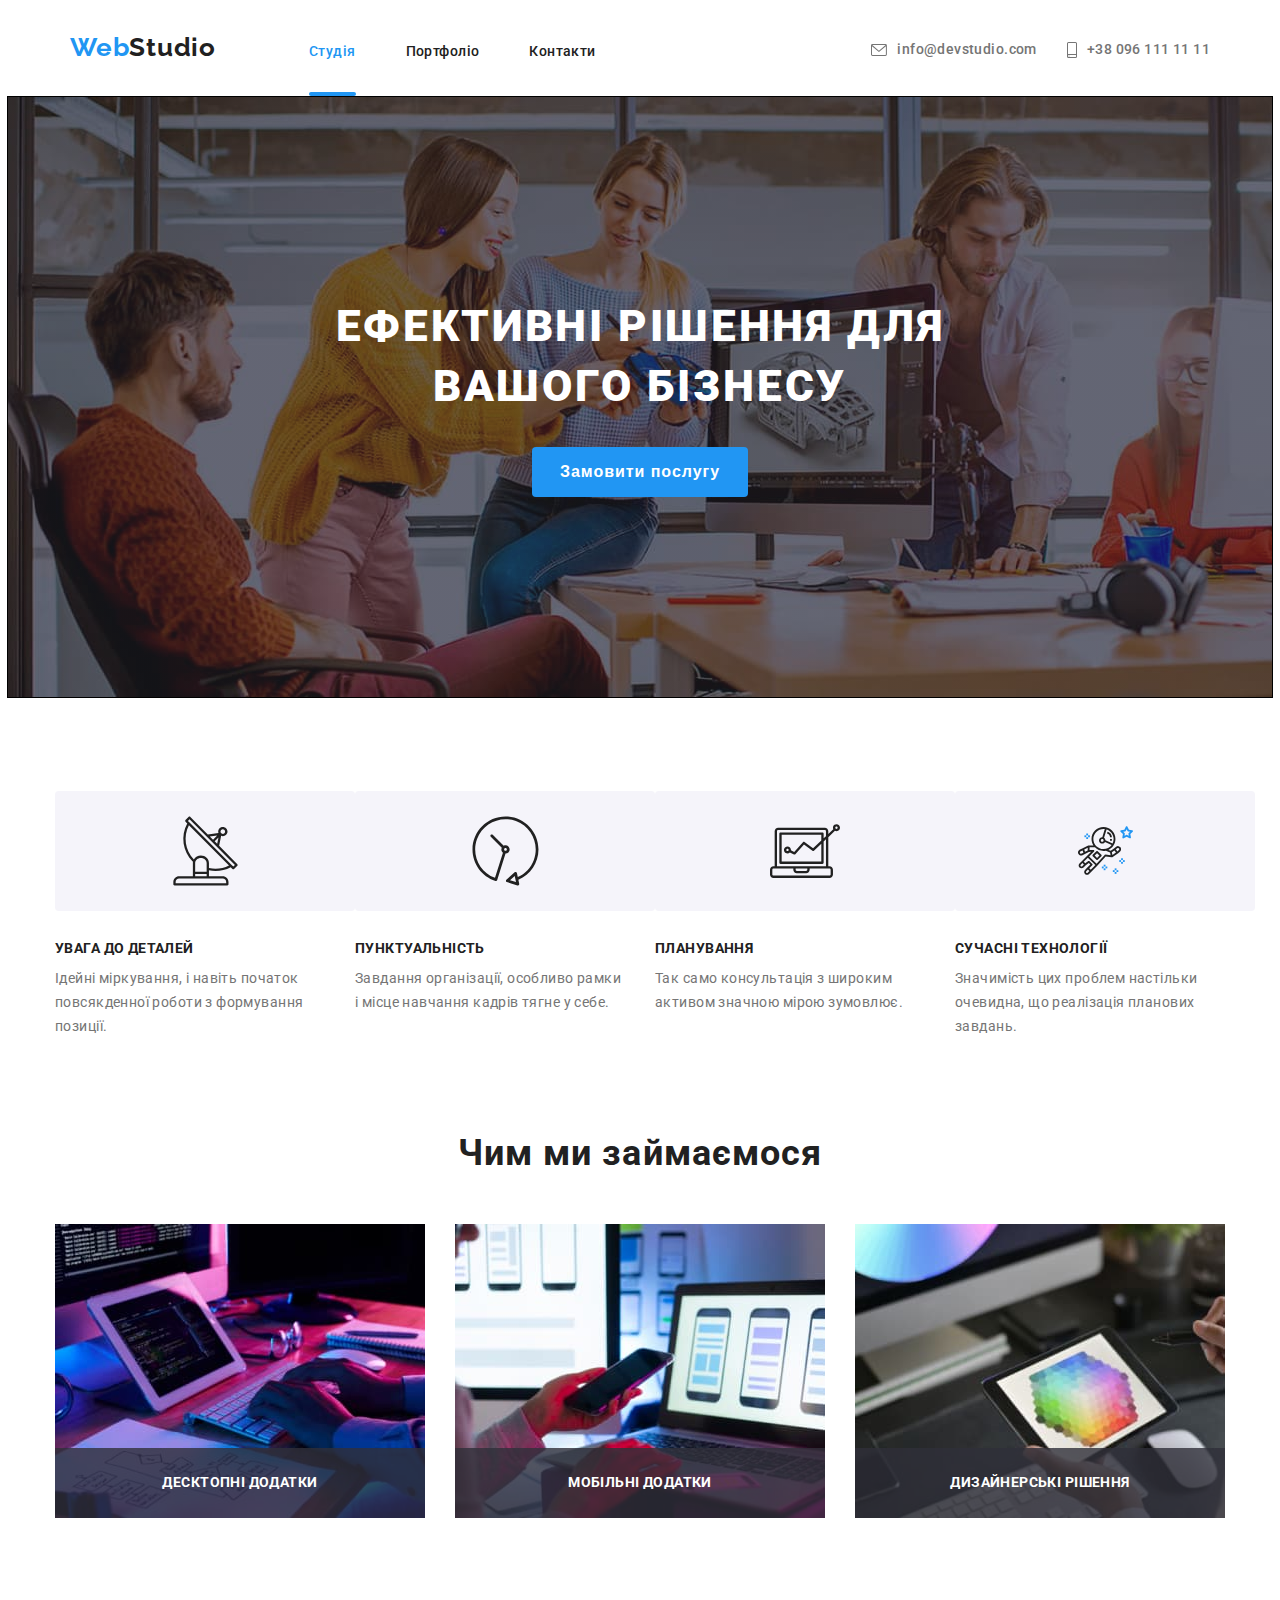
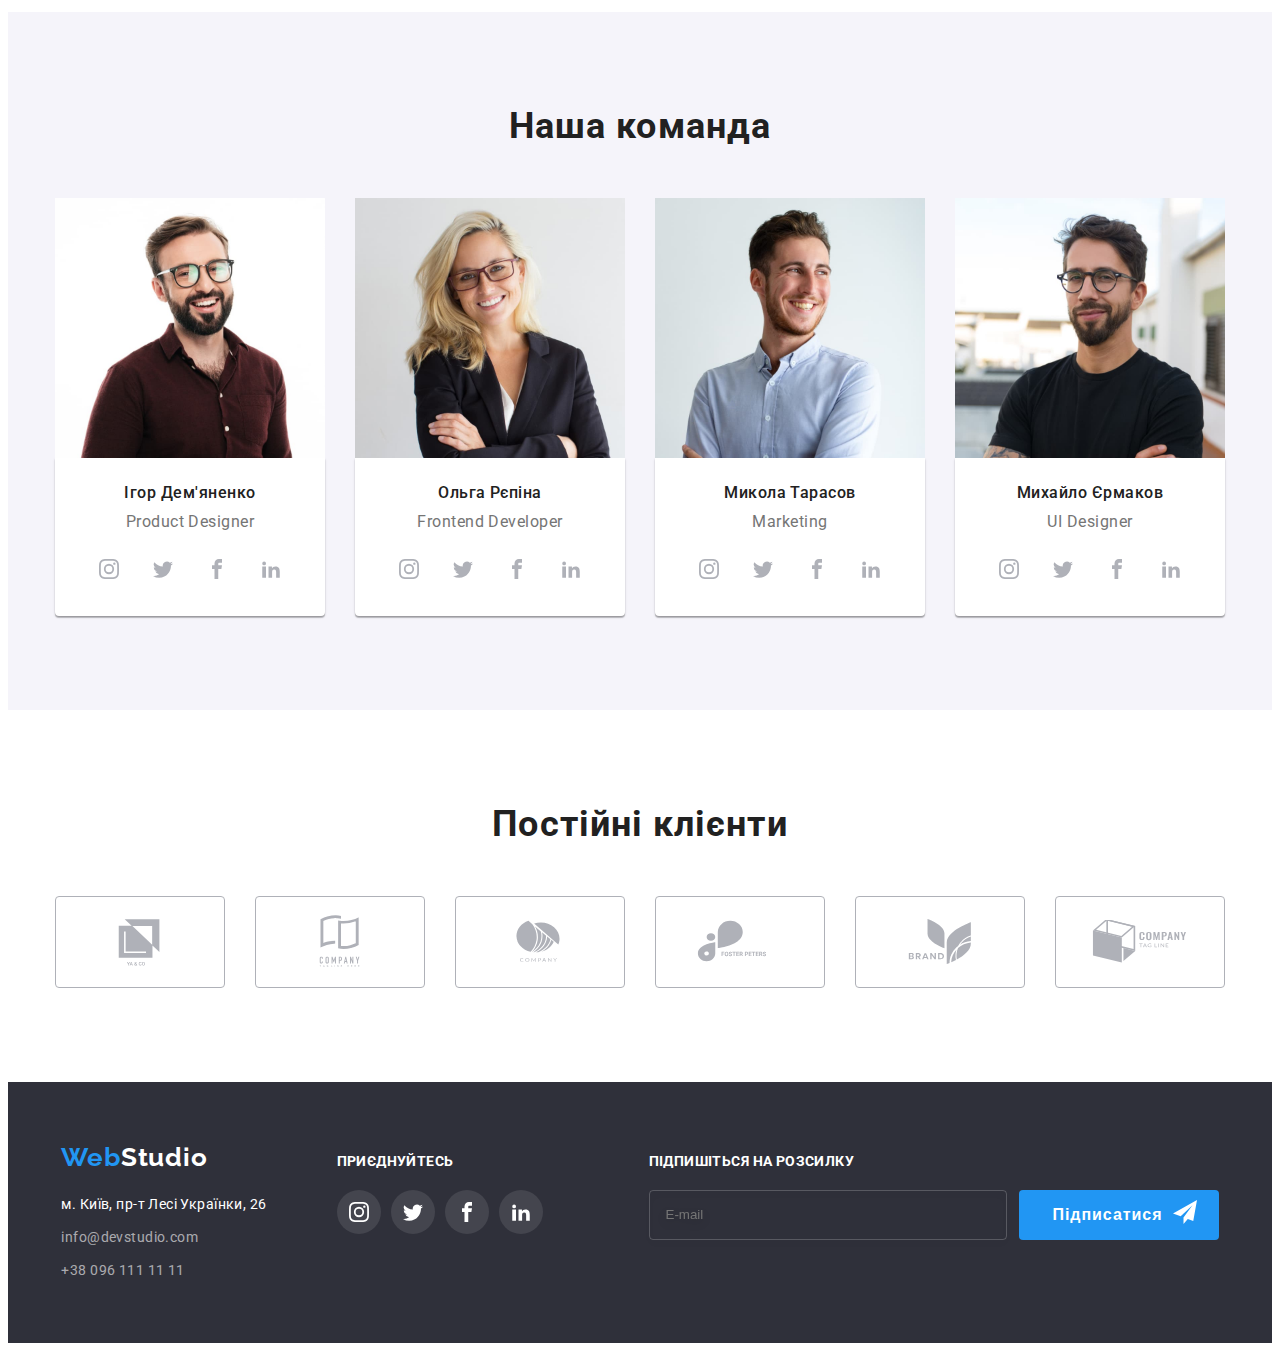
==== commit b413be89: "!" ====
--- a/index.html
+++ b/index.html
@@ -63,7 +63,8 @@
             </li>
             <li><a class="main-nav__link" href="Контакти">Контакти</a></li>
           </ul>
-          <ul class="main-nav__list-contacts">
+      <div class="main-nav__full-list">
+           <ul class="main-nav__list-contacts">
             <li>
               <a class="main-nav__link-contacts" href="meil:info@devstudio.com">
               <svg class="main-nav__icon-meil" width="16" height="12">
@@ -72,8 +73,8 @@
                 info@devstudio.com</a>
             </li>
             <li>
-              <a class="main-nav__link-contacts" href="tel:+380961111111">
-                <svg class="main-nav__icon-tel" width="10" height="16">
+              <a class="main-nav__link-tel" href="tel:+380961111111">
+                <svg class="main-nav__icon-tel " width="10" height="16">
                   <use class="main-nav__svg" href="./img/symbol-defs.svg#icon-smartphone"></use>
                 </svg>
                 +38 096 111 11 11</a
@@ -86,6 +87,8 @@
             <li><a class="menu__social-item" href="https://www.facebook.com/" target="_blank">Facebook</a></li>
             <li><a href="https://www.linkedin.com/" target="_blank">LinkedIn</a></li>
           </ul>
+      </div>
+          
         </nav>
         <!-- main-nav-II main-nav-II main-nav-II main-nav-II main-nav-II main-nav-II main-nav-II main-nav-II 
         main-nav-II main-nav-II main-nav-II main-nav-II main-nav-II main-nav-II main-nav-II main-nav-II 
@@ -667,12 +670,7 @@
               
                
               </div>
-              
-
-          
-
-          
-          </div>
+        </div>
      
     </footer>
     <script src="./js/menu.js"></script>
--- a/css/main.min.css
+++ b/css/main.min.css
@@ -1 +1 @@
-body{font-family:"Roboto",sans-serif;background-color:var(--big-fon-color);color:var(--top-color);overflow-x:hidden}:root{--text-color: #757575;--top-color: #212121;--big-fon-color: #ffffff;--acent-color: #2196f3;--accentBtnColor: #188CE8}ul{padding:0;margin:0}footer{background-color:var(--top-color)}header{border-bottom:1px solid #ececec}img{display:block;max-width:100%;height:auto}*{box-sizing:border-box}li{list-style-type:none}p,h1,h2,h3,h4,h5{margin:0}a{text-decoration:none}.list{list-style:none}.link{text-decoration:none}.container{width:1200px;padding-left:15px;padding-right:15px;margin-left:auto;margin-right:auto}.main-nav{text-align:center;display:flex;align-items:baseline}@media screen and (min-width: 768px){.main-nav{display:none}}.main-nav-two{text-align:center;display:none}@media screen and (min-width: 768px){.main-nav-two{display:flex;align-items:baseline}}.main-nav__logo{font-family:"Raleway",sans-serif;font-style:normal;font-weight:700;font-size:24px;line-height:1.16;letter-spacing:.03em;color:var(--acent-color);text-decoration:none;margin:16px 0px 16px 15px}@media screen and (min-width: 768px){.main-nav__logo{margin-right:93px;margin-top:24px}}@media screen and (min-width: 1200px){.main-nav__logo{font-size:26px;line-height:1.19}}.main-nav__icon{color:var(--top-color)}.main-nav__list{list-style:none}@media screen and (min-width: 768px){.main-nav__list{display:flex;gap:50px}}.main-nav__list .main-nav__link+.main-nav__link{margin-left:40px}.main-nav__link{color:var(--top-color);font-weight:500;font-size:40px;line-height:1.17;letter-spacing:.02em;text-decoration:none}.main-nav__link:hover,.main-nav__link:focus{color:var(--acent-color)}@media screen and (min-width: 768px){.main-nav__link{font-size:14px;line-height:1.71;letter-spacing:.03em;padding-top:32px;padding-bottom:32px}}.main-nav__link--current{color:var(--acent-color)}.main-nav__link--current::after{display:block;content:"";width:100%;height:4px;top:0;left:0;background:var(--acent-color);border-radius:4px;margin-top:28px}.main-nav__list-contacts{margin-top:302px}@media screen and (min-width: 768px){.main-nav__list-contacts{margin-top:0px;display:block;margin-left:auto}}@media screen and (min-width: 1200px){.main-nav__list-contacts{display:flex}}.main-nav__link-contacts{color:var(--text-color);font-weight:500;font-size:34px;line-height:1.18;letter-spacing:.02em;text-decoration:none;display:flex;align-items:center;transition:color 250ms cubic-bezier(0.4, 0, 0.2, 1)}.main-nav__link-contacts:hover,.main-nav__link-contacts:focus{color:var(--acent-color)}@media screen and (min-width: 768px){.main-nav__link-contacts{font-size:12px;line-height:1.16;letter-spacing:.03em;padding-bottom:10px}}@media screen and (min-width: 1200px){.main-nav__link-contacts{padding:15px;font-size:14px;line-height:1.71}}.main-nav__icon-meil{fill:currentColor;text-align:center;margin-right:10px;display:none}@media screen and (min-width: 768px){.main-nav__icon-meil{display:block}}.main-nav__icon-tel{fill:currentColor;margin-right:10px;text-align:center;display:none}@media screen and (min-width: 768px){.main-nav__icon-tel{display:block}}.head{background:#2f303a;text-align:center;padding-top:118px;padding-bottom:118px}@media screen and (min-width: 300px){.head{text-align:center;padding-top:118px;padding-bottom:118px}}@media screen and (min-width: 768px){.head{text-align:center;padding-top:118px;padding-bottom:118px}}@media screen and (min-width: 1200px){.head{text-align:center;padding-top:200px;padding-bottom:200px}}.overlay{content:"";margin-left:auto;margin-right:auto;outline:1px solid #000;background-image:linear-gradient(rgba(47, 48, 58, 0.4), rgba(47, 48, 58, 0.4)),url("../img/fon/mobile_header_img.jpg");background-repeat:no-repeat;background-size:cover}@media(min-device-pixel-ratio: 2),(-webkit-min-device-pixel-ratio: 2),(min-resolution: 192dpi),(min-resolution: 2dppx){.overlay{background-image:linear-gradient(rgba(47, 48, 58, 0.4), rgba(47, 48, 58, 0.4)),url("../img/fon/fon__2x__mobile.jpg")}}@media screen and (min-width: 768px){.overlay{background-image:linear-gradient(rgba(47, 48, 58, 0.4), rgba(47, 48, 58, 0.4)),url("../img/fon/tablet_header_img.jpg");width:768px;height:400px;background-size:cover}}@media screen and (min-width: 768px)and (min-device-pixel-ratio: 2),screen and (min-width: 768px)and (-webkit-min-device-pixel-ratio: 2),screen and (min-width: 768px)and (min-resolution: 192dpi),screen and (min-width: 768px)and (min-resolution: 2dppx){.overlay{background-image:linear-gradient(rgba(47, 48, 58, 0.4), rgba(47, 48, 58, 0.4)),url("../img/fon/fon__2x__tablet.jpg")}}@media screen and (min-width: 1200px){.overlay{background-image:linear-gradient(rgba(47, 48, 58, 0.4), rgba(47, 48, 58, 0.4)),url("../img/fon/fon.jpg");width:1600px;height:600px}}@media screen and (min-width: 1200px)and (min-device-pixel-ratio: 2),screen and (min-width: 1200px)and (-webkit-min-device-pixel-ratio: 2),screen and (min-width: 1200px)and (min-resolution: 192dpi),screen and (min-width: 1200px)and (min-resolution: 2dppx){.overlay{background-image:linear-gradient(rgba(47, 48, 58, 0.4), rgba(47, 48, 58, 0.4)),url("../img/fon/fon__2x__desktop.jpg")}}@media screen and (min-width: 768px){.overlay.responsive{max-width:768px;height:400px}}@media screen and (min-width: 1200px){.overlay.responsive{height:600px}}@media screen and (min-width: 768px){.overlay.responsive{max-width:768px}}@media screen and (min-width: 1200px){.overlay.responsive{max-width:1600px}}.title-main-big{color:#fff;font-weight:900;font-size:26px;line-height:1.61;text-align:center;letter-spacing:.06em;text-transform:uppercase;max-width:360px;margin:0 auto}@media screen and (min-width: 768px){.title-main-big{font-size:26px;line-height:1.61;text-align:center;max-width:360px;margin:0 auto}}@media screen and (min-width: 1200px){.title-main-big{font-size:44px;line-height:1.36;text-align:center;max-width:696px;margin:0 auto}}.btn{color:#fff;background-color:#2196f3;border:#2196f3;font-weight:700;font-size:16px;line-height:1.87;letter-spacing:.06em;cursor:pointer;border-radius:4px;width:200px;height:50px;margin:0 auto;margin-top:30px}@media screen and (min-width: 1200px){.btn{width:216px}}.btn:hover,.btn:focus{color:#fff;background-color:#188ce8;border:#188ce8}.backdrop{display:flex;position:fixed;top:0;right:0;width:100%;height:100%;background:rgba(0,0,0,.2);align-items:center;justify-content:center;transition:opacity 250ms cubic-bezier(0.4, 0, 0.2, 1),visibility 250ms cubic-bezier(0.4, 0, 0.2, 1);z-index:1}.is-hidden{visibility:hidden;pointer-events:none;position:absolute;opacity:0}.backdrop.is-hidden.modal{transform:translate(-50%, -50%) scale(0)}.modal{position:absolute;top:50%;left:50%;transform:translate(-50%, -50%) scale(1);width:450px;background:#fff;box-shadow:0px 1px 3px rgba(0,0,0,.12),0px 2px 1px rgba(0,0,0,.2);border-radius:4px;transition:transform 250ms cubic-bezier(0.4, 0, 0.2, 1),opacity 250ms cubic-bezier(0.4, 0, 0.2, 1);padding:40px}@media screen and (min-width: 1200px){.modal{width:528px}}.btn-x{position:absolute;width:30px;height:30px;border-radius:50%;background:#fff;border:1px solid #afb1b8;cursor:pointer;top:8px;right:8px}.btn-x:focus,.btn-x:hover{fill:#2196f3}.btn-item{display:block;transform:translate(-10%)}.heading-register{font-weight:700;font-size:20px;line-height:1.5;text-align:center;letter-spacing:.03em;margin-bottom:30px}@media screen and (min-width: 1200px){.heading-register{line-height:1.15}}.container-register{display:inline-block;text-align:left}.form-imput{position:relative;width:100%;display:inline-block;border:1px solid rgba(33,33,33,.2);border-radius:4px;outline:rgba(0,0,0,0);padding:11px;padding-left:42px}.form-imput:hover+svg,.form-imputt:focus+svg{fill:#2196f3}.icon-form{position:absolute;top:50%;left:12px;display:inline-block;transform:translateY(-50%)}.textarea{width:100%;display:inline-block;border:1px solid rgba(33,33,33,.2);height:120px;border-radius:4px;margin-top:4px;font-size:1.16;line-height:14px;letter-spacing:.01em;outline:rgba(0,0,0,0);padding:12px 16px;font-size:12px;resize:none}.custom-checkbox{display:flex;margin-top:20px;align-items:center;justify-content:center}.is-hidden{visibility:hidden;pointer-events:none;position:absolute;opacity:0}.svg .checkbox{display:inline-block;margin-right:7px;width:16px;height:15px;cursor:pointer}.text-dogovir{display:flex;align-items:center;justify-content:center;font-size:12px;line-height:1.16;letter-spacing:.03em;color:#757575;transition:fill 250ms cubic-bezier(0.4, 0, 0.2, 1),background-color 250ms cubic-bezier(0.4, 0, 0.2, 1)}.text-dogovir::before{content:"";position:relative;display:block;margin-right:7px;width:16px;height:15px;cursor:pointer;border-radius:2px;border:2px solid #212121}@media screen and (min-width: 1200px){.text-dogovir{font-size:14px;line-height:1.71}}.checkbox:checked+.text-dogovir::before{background-color:#2196f3;border:none;background-image:url(../img/icons.svg/icon\ check.svg);background-size:contain;background-origin:border-box;fill:#f5f4fa;border-color:rgba(0,0,0,0)}.dogovir{color:#2196f3;margin-left:4px;font-size:14px;line-height:24px;letter-spacing:.03em}textarea[name=E-mail]:hover,textarea[name=E-mail]:focus,textarea[name=coments]:hover,textarea[name=coments]:focus{border:1px solid #2196f3;border-radius:4px}input[type=text]:focus,input[type=text]:hover{fill:#2196f3;border:1px solid #2196f3;border-radius:4px}input[type=email]:focus,input[type=email]:hover{border:1px solid #2196f3;border-radius:4px}input[type=tel]:hover,input[type=tel]:focus{border:1px solid #2196f3;border-radius:4px}.label-i{position:relative;margin-bottom:28px}.form-label{position:absolute;top:-42%;font-size:12px;line-height:1.16;letter-spacing:.01em;color:#757575}.form-label-koment{position:absolute;top:-11%;font-size:12px;line-height:1.16;letter-spacing:.01em;color:#757575}.btn-register{width:200px;height:50px;color:var(--big-fon-color);background-color:var(--acent-color);border:var(--acent-color);font-weight:700;font-size:16px;line-height:1.87;letter-spacing:.06em;cursor:pointer;border-radius:4px;margin-top:30px;transition:box-shadow 250ms cubic-bezier(0.4, 0, 0.2, 1)}.btn-register:focus,.btn-register:hover{box-shadow:0px 4px 4px rgba(0,0,0,.15)}.strength{padding-top:60px}@media screen and (min-width: 320px){.strength{padding-top:60px}}@media screen and (min-width: 768px){.strength{padding-top:60px}}@media screen and (min-width: 1200px){.strength{padding-top:94px}}.strength__list{list-style:none;display:block}@media screen and (min-width: 768px){.strength__list{display:flex;justify-content:center;flex-wrap:wrap;gap:30px}}.strength__item-antenna::before{content:"";display:block;height:120px;margin-bottom:30px;background:#f5f4fa;background-image:url(../img/icons.svg/antena.svg);background-size:65px 70px;background-repeat:no-repeat;background-position:center;padding-left:15px;padding-right:15px;border-radius:4px;width:100%}@media screen and (min-width: 768px){.strength__item-antenna{width:354px}}@media screen and (min-width: 1200px){.strength__item-antenna{width:270px}}.strength__item-clock::before{content:"";display:block;height:120px;margin-bottom:30px;background:#f5f4fa;background-image:url(../img/icons.svg/chasiki.svg);background-size:67px 70px;background-repeat:no-repeat;background-position:center;padding-left:15px;padding-right:15px;border-radius:4px;width:100%}@media screen and (min-width: 768px){.strength__item-clock{width:354px}}@media screen and (min-width: 1200px){.strength__item-clock{width:270px}}.strength__item-graph::before{content:"";display:block;height:120px;margin-bottom:30px;background:#f5f4fa;background-image:url(../img/icons.svg/grafik.svg);background-size:70px 54px;background-repeat:no-repeat;background-position:center;border-radius:4px;width:100%;padding-left:15px;padding-right:15px}@media screen and (min-width: 768px){.strength__item-graph{width:354px}}@media screen and (min-width: 1200px){.strength__item-graph{width:270px}}.strength__item-space::before{content:"";display:block;height:120px;margin-bottom:30px;background:#f5f4fa;background-image:url(../img/icons.svg/kosmos.svg);background-size:55px 61px;background-repeat:no-repeat;background-position:center;padding-left:15px;padding-right:15px;border-radius:4px;width:100%}@media screen and (min-width: 768px){.strength__item-space{width:354px}}@media screen and (min-width: 1200px){.strength__item-space{width:270px}}.strength__title{font-weight:700;font-size:14px;line-height:1.14;letter-spacing:.03em;margin-bottom:10px;border:none}.strength__text{font-size:14px;line-height:1.71;letter-spacing:.03em;color:var(--text-color)}.work{padding-top:94px;padding-bottom:94px;display:none}@media screen and (min-width: 1200px){.work{display:block}}.work__title{font-weight:700;font-size:36px;line-height:1.16;letter-spacing:.03em;text-align:center;margin-bottom:50px}.work__list{padding:0;margin:0;display:flex;align-items:center;margin-top:50px;gap:30px}.work__item{position:relative;width:calc((100% - 60px)/3)}.work__img{display:block;max-width:100%;height:auto}.work__overlay{position:absolute;font-weight:700;font-size:14px;line-height:1.14;letter-spacing:.03em;text-transform:uppercase;width:100%;height:70px;left:0;bottom:0;display:flex;justify-content:center;align-items:center;color:var(--big-fon-color);background-color:rgba(47,48,58,.8)}.title-main-medium{font-weight:700;font-size:28px;line-height:1.17;letter-spacing:.03em;text-align:center;margin-bottom:50px}@media screen and (min-width: 1200px){.title-main-medium{font-size:36px;line-height:1.16}}.flex-team{background:#f5f4fa;display:block}.list-item{display:flex;gap:30px;padding-bottom:60px;flex-wrap:wrap;justify-content:center}@media screen and (min-width: 1200px){.list-item{padding-bottom:94px}}.border-item{display:block;padding-top:25px;padding-bottom:25px;width:450px;box-shadow:0px 1px 3px rgba(0,0,0,.12),0px 1px 1px rgba(0,0,0,.14),0px 2px 1px rgba(0,0,0,.2);border-radius:0px 0px 4px 4px;background:#fff}@media screen and (min-width: 768px){.border-item{width:354px}}@media screen and (min-width: 1200px){.border-item{width:270px}}.item-team{text-align:center}.list-team{background:#f5f4fa;padding-top:94px;padding-bottom:94px}@media screen and (min-width: 768px){.list-team{display:flex;justify-content:center;gap:30px;flex-wrap:wrap}}.item-team img{border-radius:0px}.team-img{width:450px}@media screen and (min-width: 768px){.team-img{width:354px}}@media screen and (min-width: 1200px){.team-img{width:270px}}.title-main-tiny{font-weight:500;font-size:16px;line-height:1.19;letter-spacing:.03em;margin-bottom:10px}.item-team-mini{text-align:center}.mini-text{font-size:16px;line-height:1.19;letter-spacing:.03em;color:var(--text-color)}.soc-seti-list{display:flex;gap:10px;justify-content:center;margin-top:16px}.soc-seti-list{display:flex;justify-content:center;margin-top:16px}.soc-seti-item .soc-seti-link{display:flex;align-items:center;justify-content:center;width:44px;height:44px;color:#afb1b8;background-color:var(--big-fon-color);border-radius:50%;transition:color 250ms cubic-bezier(0.4, 0, 0.2, 1),background-color 250ms cubic-bezier(0.4, 0, 0.2, 1)}.soc-seti-item .soc-seti-link:hover,.soc-seti-item .soc-seti-link:focus{color:var(--big-fon-color);background-color:#2196f3}.soc-seti-icon{fill:currentColor}.link-clients{padding-top:94px;padding-bottom:94px}.clients-title{font-weight:700;font-size:36px;line-height:1.16;letter-spacing:.03em;text-align:center;margin-bottom:50px}.clients-list{display:flex;flex-wrap:wrap;gap:30px;fill:#afb1b8;align-items:center;justify-content:center}.clients-item{transition:color 250ms cubic-bezier(0.4, 0, 0.2, 1),background-color 250ms cubic-bezier(0.4, 0, 0.2, 1)}.clients-icon{fill:currentColor}.clients-link{display:flex;width:210px;height:92px;align-items:center;justify-content:center;border-radius:4px;border:1px solid #afb1b8;color:#afb1b8;transition:color 250ms cubic-bezier(0.4, 0, 0.2, 1),background-color 250ms cubic-bezier(0.4, 0, 0.2, 1)}.clients-link:focus,.clients-link:hover{color:#2196f3;border:1px solid #2196f3}@media screen and (min-width: 768px){.clients-link{width:226px}}@media screen and (min-width: 1200px){.clients-link{width:170px}}.footer-container{background-color:#2f303a;width:480px;height:603px}@media screen and (min-width: 768px){.footer-container{width:100%;height:463px}}@media screen and (min-width: 1200px){.footer-container{height:100%}}.footer{padding-bottom:60px;padding-top:60px}.flex-footer{text-align:center}@media screen and (min-width: 1200px){.flex-footer{display:flex;align-items:baseline;justify-content:space-around;text-align:left}}.footer-section{margin-bottom:60px}@media screen and (min-width: 768px){.footer-section{display:flex;justify-content:space-around;align-items:baseline;margin-bottom:0}}.logo-footer{font-family:"Raleway",sans-serif;font-style:normal;font-weight:700;font-size:26px;line-height:1.19;letter-spacing:.03em;color:var(--acent-color);text-decoration:none;margin-bottom:20px}.logo-footer-accent{color:var(--big-fon-color)}.address-address{margin-top:20px}.link-footer{color:rgba(255,255,255,.6);font-size:14px;line-height:1.71;letter-spacing:.03em;text-decoration:none;font-style:normal;transition:color 250ms cubic-bezier(0.4, 0, 0.2, 1)}.link-footer:hover,.link-footer:focus{color:var(--acent-color)}.list-footer:not(:last-child){margin-bottom:9px;transition:color 250ms cubic-bezier(0.4, 0, 0.2, 1)}.sity{font-size:14px;line-height:1.71;letter-spacing:.03em;color:var(--big-fon-color);font-style:normal;text-decoration:none}.sity:hover,.sity:focus{color:var(--acent-color)}@media screen and (min-width: 1200px){.seti-footer{margin-left:70px}}.seti-title{font-weight:700;line-height:1.14;margin-bottom:20px;color:#fff;text-transform:uppercase;font-style:normal;font-weight:700;font-size:14px;letter-spacing:.03em;text-transform:uppercase}.seti-list{display:flex;gap:10px;justify-content:center;transition:color 250ms cubic-bezier(0.4, 0, 0.2, 1),background-color 250ms cubic-bezier(0.4, 0, 0.2, 1)}.seti-item{display:flex;width:44px;height:44px;border-radius:50%;align-items:center;justify-content:center;fill:#fff;background-color:rgba(255,255,255,.1);transition:color 250ms cubic-bezier(0.4, 0, 0.2, 1),background-color 250ms cubic-bezier(0.4, 0, 0.2, 1)}.seti-link{display:flex;fill:#fff;align-items:center;justify-content:center;background-size:20px;background-repeat:no-repeat;background-position:center;border-radius:50%;width:100%;height:100%}.seti-link:hover,.seti-link:focus{background-color:#2196f3}@media screen and (min-width: 1200px){.seti-footer-mail{margin-left:93px}}.form-mail{display:block}@media screen and (min-width: 1200px){.form-mail{display:flex;align-items:flex-end;gap:12px}}.e-mail-input{width:100%;padding:15px 16px;display:block;border:1px solid rgba(33,33,33,.2);height:50px;border-radius:4px;background-color:inherit;border:1px solid rgba(255,255,255,.2);filter:drop-shadow(0px 4px 4px rgba(0, 0, 0, 0.15));border-radius:4px;color:#fff;outline:rgba(0,0,0,0);resize:none;transition:color 250ms cubic-bezier(0.4, 0, 0.2, 1),background-color 250ms cubic-bezier(0.4, 0, 0.2, 1)}@media screen and (min-width: 320px){.e-mail-input{margin-bottom:20px}}@media screen and (min-width: 768px){.e-mail-input{margin-left:166px;max-width:450px}}@media screen and (min-width: 1200px){.e-mail-input{margin-left:0;margin-bottom:0;width:358px}}.btn-mail{color:var(--big-fon-color);background-color:var(--acent-color);border:var(--acent-color);font-weight:700;font-size:16px;line-height:1.87;letter-spacing:.06em;cursor:pointer;border-radius:4px;width:200px;height:50px;margin:0 auto;padding-right:28px}.meil-icon-svg{position:absolute;text-align:center;margin-left:10px}button.btn__menu{cursor:pointer;border:none;background-color:#fff;margin-left:auto}.drop{display:flex;position:fixed;top:0;right:0;width:100%;height:100%;background:rgba(0,0,0,.2);align-items:center;justify-content:center;transition:opacity 250ms cubic-bezier(0.4, 0, 0.2, 1),visibility 250ms cubic-bezier(0.4, 0, 0.2, 1);z-index:1}.drop.is-hidden.menu{transform:translate(-50%, -50%) scale(0)}.menu{display:block;position:absolute;top:50%;left:50%;transform:translate(-50%, -50%) scale(1);width:480px;height:796px;background:#fff;box-shadow:0px 1px 3px rgba(0,0,0,.12),0px 2px 1px rgba(0,0,0,.2);border:none;transition:transform 250ms cubic-bezier(0.4, 0, 0.2, 1),opacity 250ms cubic-bezier(0.4, 0, 0.2, 1);padding:40px}.btn__x__menu{position:absolute;background:#fff;border:none;cursor:pointer;top:8px;right:8px}.btn__x__menu:focus,.btn__x__menu:hover{fill:#2196f3}.menu__social-list{display:flex;justify-content:space-between;margin-top:64px}.menu__social-list a{color:#2196f3}.menu__social-item{border-right:1px solid rgba(33,33,33,.2);padding:10px}.is-hidden{visibility:hidden;pointer-events:none;position:absolute;opacity:0}.btn-section{padding-bottom:94px;padding-top:94px;display:block;display:flex;justify-content:center}.container{width:1200px;padding-left:15px;padding-right:15px;margin-left:auto;margin-right:auto}.list-btn-portfolio{display:block;display:flex;justify-content:center;margin-bottom:50px}.btn-portfolio{color:var(--top-color);background-color:#f5f4fa;border:var(--big-fon-color);font-weight:500;font-size:16px;line-height:1.62;font-family:inherit;cursor:pointer;letter-spacing:.06em;border-radius:4px;padding:6px 22px;height:38px;transition:color 250ms cubic-bezier(0.4, 0, 0.2, 1),background-color 250ms cubic-bezier(0.4, 0, 0.2, 1)}.btn-portfolio:hover,.btn-portfolio:focus{color:var(--big-fon-color);background-color:var(--acent-color);border:var(--acent-color);box-shadow:0px 3px 1px rgba(0,0,0,.1),0px 1px 2px rgba(0,0,0,.08),0px 2px 2px rgba(0,0,0,.12);border-radius:4px}.list-btn-portfolio li{margin-right:8px;display:inline;text-align:center}.flex-container{display:flex;flex-wrap:wrap;gap:30px;padding:0;margin:0;list-style:none}.box{width:370px;transition:box-shadow 250ms cubic-bezier(0.4, 0, 0.2, 1)}.box:hover,.box:focus{box-shadow:0px 1px 1px rgba(0,0,0,.12),0px 4px 4px rgba(0,0,0,.06),1px 4px 6px rgba(0,0,0,.16)}.box-link{text-decoration:none;display:block}.box-link:hover,.box-link:focus{transform:translatey(0)}.tehnokryak{position:relative;overflow:hidden}.tehnokryak-text{position:absolute;padding:63px 24px;font-size:18px;line-height:1.56;letter-spacing:.03em;color:var(--big-fon-color);background-color:rgba(33,150,243,.9);top:0;left:0;transition:transform 250ms cubic-bezier(0.4, 0, 0.2, 1);transform:translateY(100%)}.box-link:hover .tehnokryak-text,.box-link :focus .tehnokryak-text{transform:translatey(0)}.box-mini{display:block;padding-top:20px;padding-bottom:20px;padding-left:24px;width:370px;border:1px solid #eee}.title-portfolio{font-size:18px;line-height:2;letter-spacing:.06em;color:var(--top-color)}.box-mini__text{color:#757575;margin-top:4px;font-size:16px;line-height:1.87}.list-portfolio p{font-size:16px;line-height:1.87;letter-spacing:.03em;color:var(--text-color)}.container{width:100%;padding-left:15px;padding-right:15px;margin-left:auto;margin-right:auto}@media screen and (min-width: 768px){.container{width:768px}}@media screen and (min-width: 1200px){.container{width:1200px}}/*# sourceMappingURL=main.min.css.map */+body{font-family:"Roboto",sans-serif;background-color:var(--big-fon-color);color:var(--top-color);overflow-x:hidden}:root{--text-color: #757575;--top-color: #212121;--big-fon-color: #ffffff;--acent-color: #2196f3;--accentBtnColor: #188CE8}ul{padding:0;margin:0}footer{background-color:var(--top-color)}header{border-bottom:1px solid #ececec}img{display:block;max-width:100%;height:auto}*{box-sizing:border-box}li{list-style-type:none}p,h1,h2,h3,h4,h5{margin:0}a{text-decoration:none}.list{list-style:none}.link{text-decoration:none}.container{width:1200px;padding-left:15px;padding-right:15px;margin-left:auto;margin-right:auto}.main-nav{text-align:center;display:flex;align-items:baseline}@media screen and (min-width: 768px){.main-nav{display:none}}.main-nav-two{text-align:center;display:none}@media screen and (min-width: 768px){.main-nav-two{display:flex;align-items:baseline}}.main-nav__logo{font-family:"Raleway",sans-serif;font-style:normal;font-weight:700;font-size:24px;line-height:1.16;letter-spacing:.03em;color:var(--acent-color);text-decoration:none;margin:16px 0px 16px 15px}@media screen and (min-width: 768px){.main-nav__logo{margin-right:88px;margin-top:24px}}@media screen and (min-width: 1200px){.main-nav__logo{margin-right:93px;font-size:26px;line-height:1.19}}.main-nav__icon{color:var(--top-color)}.main-nav__list{list-style:none}@media screen and (min-width: 768px){.main-nav__list{display:flex;gap:50px}}.main-nav__list .main-nav__link+.main-nav__link{margin-left:40px}.main-nav__link{color:var(--top-color);font-weight:500;font-size:40px;line-height:1.17;letter-spacing:.02em;text-decoration:none}.main-nav__link:hover,.main-nav__link:focus{color:var(--acent-color)}@media screen and (min-width: 768px){.main-nav__link{font-size:14px;line-height:1.71;letter-spacing:.03em;padding-top:32px;padding-bottom:32px}}.main-nav__link--current{color:var(--acent-color)}.main-nav__link--current::after{display:block;content:"";width:100%;height:4px;top:0;left:0;background:var(--acent-color);border-radius:4px;margin-top:28px}.main-nav__list{display:flex;flex-direction:column;gap:32px;align-items:flex-start}@media screen and (min-width: 768px){.main-nav__list{flex-direction:row}}@media screen and (min-width: 1200px){.main-nav__list{gap:50px}}.main-nav__list-contacts{display:flex;flex-direction:column-reverse}@media screen and (min-width: 768px){.main-nav__list-contacts{flex-direction:row}}@media screen and (min-width: 768px){.main-nav__list-contacts{margin-top:0px;display:block;margin-left:auto}}@media screen and (min-width: 1200px){.main-nav__list-contacts{display:flex}}.main-nav__link-contacts:nth-child(2n){font-weight:500;font-size:24px}.main-nav__link-contacts{color:var(--text-color);font-weight:500;font-size:20px;line-height:1.16;letter-spacing:.02em;text-decoration:none;margin-top:32px;display:flex;align-items:center;transition:color 250ms cubic-bezier(0.4, 0, 0.2, 1)}.main-nav__link-contacts:hover,.main-nav__link-contacts:focus{color:var(--acent-color)}@media screen and (min-width: 480px){.main-nav__link-contacts{font-size:24px}}@media screen and (min-width: 768px){.main-nav__link-contacts{font-size:12px;line-height:1.16;letter-spacing:.03em;margin-bottom:10px;margin-top:0px}}@media screen and (min-width: 1200px){.main-nav__link-contacts{padding:15px;font-size:14px;line-height:1.71}}.main-nav__full-list .main-nav__link-tel{color:var(--text-color);font-weight:500;font-size:24px;line-height:1.17;letter-spacing:.02em;text-decoration:none;display:flex;align-items:center;transition:color 250ms cubic-bezier(0.4, 0, 0.2, 1)}.main-nav__full-list .main-nav__link-tel:hover,.main-nav__full-list .main-nav__link-tel:focus{color:var(--acent-color)}@media screen and (min-width: 480px){.main-nav__full-list .main-nav__link-tel{font-size:34px}}@media screen and (min-width: 768px){.main-nav__full-list .main-nav__link-tel{font-size:12px;line-height:1.16;letter-spacing:.03em;padding-bottom:10px}}@media screen and (min-width: 1200px){.main-nav__full-list .main-nav__link-tel{padding:15px;font-size:14px;line-height:1.71}}.main-nav__icon-meil{fill:currentColor;text-align:center;margin-right:10px;display:none}@media screen and (min-width: 768px){.main-nav__icon-meil{display:block}}.main-nav__icon-tel{fill:currentColor;margin-right:10px;text-align:center;display:none}@media screen and (min-width: 768px){.main-nav__icon-tel{display:block}}.head{background:#2f303a;text-align:center;padding-top:118px;padding-bottom:118px}@media screen and (min-width: 300px){.head{text-align:center;padding-top:118px;padding-bottom:118px}}@media screen and (min-width: 768px){.head{text-align:center;padding-top:118px;padding-bottom:118px}}@media screen and (min-width: 1200px){.head{text-align:center;padding-top:200px;padding-bottom:200px}}.overlay{content:"";margin-left:auto;margin-right:auto;outline:1px solid #000;background-image:linear-gradient(rgba(47, 48, 58, 0.4), rgba(47, 48, 58, 0.4)),url("../img/fon/mobile_header_img.jpg");background-repeat:no-repeat;background-size:cover}@media(min-device-pixel-ratio: 2),(-webkit-min-device-pixel-ratio: 2),(min-resolution: 192dpi),(min-resolution: 2dppx){.overlay{background-image:linear-gradient(rgba(47, 48, 58, 0.4), rgba(47, 48, 58, 0.4)),url("../img/fon/fon__2x__mobile.jpg")}}@media screen and (min-width: 768px){.overlay{background-image:linear-gradient(rgba(47, 48, 58, 0.4), rgba(47, 48, 58, 0.4)),url("../img/fon/tablet_header_img.jpg");height:400px;background-size:cover}}@media screen and (min-width: 768px)and (min-device-pixel-ratio: 2),screen and (min-width: 768px)and (-webkit-min-device-pixel-ratio: 2),screen and (min-width: 768px)and (min-resolution: 192dpi),screen and (min-width: 768px)and (min-resolution: 2dppx){.overlay{background-image:linear-gradient(rgba(47, 48, 58, 0.4), rgba(47, 48, 58, 0.4)),url("../img/fon/fon__2x__tablet.jpg")}}@media screen and (min-width: 1200px){.overlay{background-image:linear-gradient(rgba(47, 48, 58, 0.4), rgba(47, 48, 58, 0.4)),url("../img/fon/fon.jpg");height:600px}}@media screen and (min-width: 1200px)and (min-device-pixel-ratio: 2),screen and (min-width: 1200px)and (-webkit-min-device-pixel-ratio: 2),screen and (min-width: 1200px)and (min-resolution: 192dpi),screen and (min-width: 1200px)and (min-resolution: 2dppx){.overlay{background-image:linear-gradient(rgba(47, 48, 58, 0.4), rgba(47, 48, 58, 0.4)),url("../img/fon/fon__2x__desktop.jpg")}}@media screen and (min-width: 768px){.overlay.responsive{height:400px}}@media screen and (min-width: 1200px){.overlay.responsive{height:600px}}.title-main-big{color:#fff;font-weight:900;font-size:26px;line-height:1.61;text-align:center;letter-spacing:.06em;text-transform:uppercase;max-width:360px;margin:0 auto}@media screen and (min-width: 768px){.title-main-big{font-size:26px;line-height:1.61;text-align:center;max-width:360px;margin:0 auto}}@media screen and (min-width: 1200px){.title-main-big{font-size:44px;line-height:1.36;text-align:center;max-width:696px;margin:0 auto}}.btn{color:#fff;background-color:#2196f3;border:#2196f3;font-weight:700;font-size:16px;line-height:1.87;letter-spacing:.06em;cursor:pointer;border-radius:4px;width:200px;height:50px;margin:0 auto;margin-top:30px}@media screen and (min-width: 1200px){.btn{width:216px}}.btn:hover,.btn:focus{color:#fff;background-color:#188ce8;border:#188ce8}.backdrop{display:flex;position:fixed;top:0;right:0;width:100%;height:100%;background:rgba(0,0,0,.2);align-items:center;justify-content:center;transition:opacity 250ms cubic-bezier(0.4, 0, 0.2, 1),visibility 250ms cubic-bezier(0.4, 0, 0.2, 1);z-index:1}.is-hidden{visibility:hidden;pointer-events:none;position:absolute;opacity:0}.backdrop.is-hidden.modal{transform:translate(-50%, -50%) scale(0)}.modal{position:absolute;top:50%;left:50%;transform:translate(-50%, -50%) scale(1);width:100%;background:#fff;box-shadow:0px 1px 3px rgba(0,0,0,.12),0px 2px 1px rgba(0,0,0,.2);border-radius:4px;transition:transform 250ms cubic-bezier(0.4, 0, 0.2, 1),opacity 250ms cubic-bezier(0.4, 0, 0.2, 1);padding:40px}@media screen and (min-width: 480px){.modal{width:450px}}@media screen and (min-width: 1200px){.modal{width:528px}}.btn-x{position:absolute;width:30px;height:30px;border-radius:50%;background:#fff;border:1px solid #afb1b8;cursor:pointer;top:8px;right:8px}.btn-x:focus,.btn-x:hover{fill:#2196f3}.btn-item{display:block;transform:translate(-10%)}.heading-register{font-weight:700;font-size:20px;line-height:1.5;text-align:center;letter-spacing:.03em;margin-bottom:30px}@media screen and (min-width: 1200px){.heading-register{line-height:1.15}}.container-register{display:inline-block;text-align:left}.form-imput{position:relative;width:100%;display:inline-block;border:1px solid rgba(33,33,33,.2);border-radius:4px;outline:rgba(0,0,0,0);padding:11px;padding-left:42px}.form-imput:hover+svg,.form-imputt:focus+svg{fill:#2196f3}.icon-form{position:absolute;top:50%;left:12px;display:inline-block;transform:translateY(-50%)}.textarea{width:100%;display:inline-block;border:1px solid rgba(33,33,33,.2);height:120px;border-radius:4px;margin-top:4px;font-size:1.16;line-height:14px;letter-spacing:.01em;outline:rgba(0,0,0,0);padding:12px 16px;font-size:12px;resize:none}.custom-checkbox{display:flex;margin-top:20px;align-items:center;justify-content:center}.is-hidden{visibility:hidden;pointer-events:none;position:absolute;opacity:0}.svg .checkbox{display:inline-block;margin-right:7px;width:16px;height:15px;cursor:pointer}.text-dogovir{display:flex;align-items:center;justify-content:center;font-size:12px;line-height:1.16;letter-spacing:.03em;color:#757575;transition:fill 250ms cubic-bezier(0.4, 0, 0.2, 1),background-color 250ms cubic-bezier(0.4, 0, 0.2, 1)}.text-dogovir::before{content:"";position:relative;display:block;margin-right:7px;width:35px;height:20px;cursor:pointer;border-radius:2px;border:2px solid #212121}@media screen and (min-width: 480px){.text-dogovir::before{width:16px;height:15px}}@media screen and (min-width: 1200px){.text-dogovir{font-size:14px;line-height:1.71}}.checkbox:checked+.text-dogovir::before{background-color:#2196f3;border:none;background-image:url(../img/icons.svg/icon\ check.svg);background-size:contain;background-origin:border-box;fill:#f5f4fa;border-color:rgba(0,0,0,0)}.dogovir{color:#2196f3;margin-left:4px;font-size:14px;line-height:24px;letter-spacing:.03em}textarea[name=E-mail]:hover,textarea[name=E-mail]:focus,textarea[name=coments]:hover,textarea[name=coments]:focus{border:1px solid #2196f3;border-radius:4px}input[type=text]:focus,input[type=text]:hover{fill:#2196f3;border:1px solid #2196f3;border-radius:4px}input[type=email]:focus,input[type=email]:hover{border:1px solid #2196f3;border-radius:4px}input[type=tel]:hover,input[type=tel]:focus{border:1px solid #2196f3;border-radius:4px}.label-i{position:relative;margin-bottom:28px}.form-label{position:absolute;top:-42%;font-size:12px;line-height:1.16;letter-spacing:.01em;color:#757575}.form-label-koment{position:absolute;top:-11%;font-size:12px;line-height:1.16;letter-spacing:.01em;color:#757575}.btn-register{width:200px;height:50px;color:var(--big-fon-color);background-color:var(--acent-color);border:var(--acent-color);font-weight:700;font-size:16px;line-height:1.87;letter-spacing:.06em;cursor:pointer;border-radius:4px;margin-top:30px;transition:box-shadow 250ms cubic-bezier(0.4, 0, 0.2, 1)}.btn-register:focus,.btn-register:hover{box-shadow:0px 4px 4px rgba(0,0,0,.15)}.strength{padding-top:60px}@media screen and (min-width: 320px){.strength{padding-top:60px}}@media screen and (min-width: 768px){.strength{padding-top:60px}}@media screen and (min-width: 1200px){.strength{padding-top:94px}}.strength__list{list-style:none;display:block}@media screen and (min-width: 768px){.strength__list{display:flex;justify-content:center;flex-wrap:wrap;gap:30px}}.strength__item-antenna::before{content:"";display:block;height:120px;margin-bottom:30px;background:#f5f4fa;background-image:url(../img/icons.svg/antena.svg);background-size:65px 70px;background-repeat:no-repeat;background-position:center;padding-left:15px;padding-right:15px;border-radius:4px;width:100%}@media screen and (min-width: 768px){.strength__item-antenna{width:354px}}@media screen and (min-width: 1200px){.strength__item-antenna{width:270px}}.strength__item-clock::before{content:"";display:block;height:120px;margin-bottom:30px;background:#f5f4fa;background-image:url(../img/icons.svg/chasiki.svg);background-size:67px 70px;background-repeat:no-repeat;background-position:center;padding-left:15px;padding-right:15px;border-radius:4px;width:100%}@media screen and (min-width: 768px){.strength__item-clock{width:354px}}@media screen and (min-width: 1200px){.strength__item-clock{width:270px}}.strength__item-graph::before{content:"";display:block;height:120px;margin-bottom:30px;background:#f5f4fa;background-image:url(../img/icons.svg/grafik.svg);background-size:70px 54px;background-repeat:no-repeat;background-position:center;border-radius:4px;width:100%;padding-left:15px;padding-right:15px}@media screen and (min-width: 768px){.strength__item-graph{width:354px}}@media screen and (min-width: 1200px){.strength__item-graph{width:270px}}.strength__item-space::before{content:"";display:block;height:120px;margin-bottom:30px;background:#f5f4fa;background-image:url(../img/icons.svg/kosmos.svg);background-size:55px 61px;background-repeat:no-repeat;background-position:center;padding-left:15px;padding-right:15px;border-radius:4px;width:100%}@media screen and (min-width: 768px){.strength__item-space{width:354px}}@media screen and (min-width: 1200px){.strength__item-space{width:270px}}.strength__title{font-weight:700;font-size:14px;line-height:1.14;letter-spacing:.03em;margin-bottom:10px;border:none;text-align:center}@media screen and (min-width: 768px){.strength__title{text-align:left}}.strength__text{font-size:14px;line-height:1.71;letter-spacing:.03em;color:var(--text-color)}.work{padding-top:94px;padding-bottom:94px;display:none}@media screen and (min-width: 1200px){.work{display:block}}.work__title{font-weight:700;font-size:36px;line-height:1.16;letter-spacing:.03em;text-align:center;margin-bottom:50px}.work__list{padding:0;margin:0;display:flex;align-items:center;margin-top:50px;gap:30px}.work__item{position:relative;width:calc((100% - 60px)/3)}.work__img{display:block;max-width:100%;height:auto}.work__overlay{position:absolute;font-weight:700;font-size:14px;line-height:1.14;letter-spacing:.03em;text-transform:uppercase;width:100%;height:70px;left:0;bottom:0;display:flex;justify-content:center;align-items:center;color:var(--big-fon-color);background-color:rgba(47,48,58,.8)}.title-main-medium{font-weight:700;font-size:28px;line-height:1.17;letter-spacing:.03em;text-align:center;margin-bottom:50px}@media screen and (min-width: 1200px){.title-main-medium{font-size:36px;line-height:1.16}}.flex-team{background:#f5f4fa;display:block}.list-item{display:flex;gap:30px;flex-wrap:wrap;justify-content:center}.border-item{display:block;padding-top:25px;padding-bottom:25px;width:100%;height:auto;box-shadow:0px 1px 3px rgba(0,0,0,.12),0px 1px 1px rgba(0,0,0,.14),0px 2px 1px rgba(0,0,0,.2);border-radius:0px 0px 4px 4px;background:#fff}@media screen and (min-width: 480px){.border-item{width:450px}}@media screen and (min-width: 768px){.border-item{max-width:354px}}@media screen and (min-width: 1200px){.border-item{width:270px}}@media screen and (min-width: 480px){.team-img{width:450px}}@media screen and (min-width: 768px){.team-img{max-width:354px}}@media screen and (min-width: 1200px){.team-img{width:270px}}.item-team{text-align:center}.list-team{background:#f5f4fa;padding-top:94px;padding-bottom:94px}@media screen and (min-width: 768px){.list-team{display:flex;justify-content:center;gap:30px;flex-wrap:wrap}}.item-team img{border-radius:0px}.title-main-tiny{font-weight:500;font-size:16px;line-height:1.19;letter-spacing:.03em;margin-bottom:10px}.item-team-mini{text-align:center}.mini-text{font-size:16px;line-height:1.19;letter-spacing:.03em;color:var(--text-color)}.soc-seti-list{display:flex;gap:10px;justify-content:center;margin-top:16px}.soc-seti-list{display:flex;justify-content:center;margin-top:16px}.soc-seti-item .soc-seti-link{display:flex;align-items:center;justify-content:center;width:44px;height:44px;color:#afb1b8;background-color:var(--big-fon-color);border-radius:50%;transition:color 250ms cubic-bezier(0.4, 0, 0.2, 1),background-color 250ms cubic-bezier(0.4, 0, 0.2, 1)}.soc-seti-item .soc-seti-link:hover,.soc-seti-item .soc-seti-link:focus{color:var(--big-fon-color);background-color:#2196f3}.soc-seti-icon{fill:currentColor}.link-clients{padding-top:94px;padding-bottom:94px}.clients-title{font-weight:700;font-size:36px;line-height:1.16;letter-spacing:.03em;text-align:center;margin-bottom:50px}.clients-list{display:flex;flex-wrap:wrap;gap:30px;fill:#afb1b8;align-items:center;justify-content:center}.clients-item{transition:color 250ms cubic-bezier(0.4, 0, 0.2, 1),background-color 250ms cubic-bezier(0.4, 0, 0.2, 1)}.clients-icon{fill:currentColor}.clients-link{display:flex;width:210px;height:92px;align-items:center;justify-content:center;border-radius:4px;border:1px solid #afb1b8;color:#afb1b8;transition:color 250ms cubic-bezier(0.4, 0, 0.2, 1),background-color 250ms cubic-bezier(0.4, 0, 0.2, 1)}.clients-link:focus,.clients-link:hover{color:#2196f3;border:1px solid #2196f3}@media screen and (min-width: 768px){.clients-link{width:226px}}@media screen and (min-width: 1200px){.clients-link{width:170px}}.footer-container{background-color:#2f303a;width:100%;height:603px}@media screen and (min-width: 768px){.footer-container{height:463px}}@media screen and (min-width: 1200px){.footer-container{height:100%}}.footer{padding-bottom:60px;padding-top:60px}.flex-footer{text-align:center}@media screen and (min-width: 1200px){.flex-footer{display:flex;align-items:baseline;justify-content:space-around;text-align:left}}.footer-section{margin-bottom:60px}@media screen and (min-width: 768px){.footer-section{display:flex;justify-content:space-around;align-items:baseline;margin-bottom:0}}.logo-footer{font-family:"Raleway",sans-serif;font-style:normal;font-weight:700;font-size:26px;line-height:1.19;letter-spacing:.03em;color:var(--acent-color);text-decoration:none;margin-bottom:20px}.logo-footer-accent{color:var(--big-fon-color)}.address-address{margin-top:20px}.link-footer{color:rgba(255,255,255,.6);font-size:14px;line-height:1.71;letter-spacing:.03em;text-decoration:none;font-style:normal;transition:color 250ms cubic-bezier(0.4, 0, 0.2, 1)}.link-footer:hover,.link-footer:focus{color:var(--acent-color)}.list-footer:not(:last-child){margin-bottom:9px;transition:color 250ms cubic-bezier(0.4, 0, 0.2, 1)}.sity{font-size:14px;line-height:1.71;letter-spacing:.03em;color:var(--big-fon-color);font-style:normal;text-decoration:none}.sity:hover,.sity:focus{color:var(--acent-color)}@media screen and (min-width: 1200px){.seti-footer{margin-left:70px}}.seti-title{font-weight:700;line-height:1.14;margin-bottom:20px;color:#fff;text-transform:uppercase;font-style:normal;font-weight:700;font-size:14px;letter-spacing:.03em;text-transform:uppercase}.seti-list{display:flex;gap:10px;justify-content:center;transition:color 250ms cubic-bezier(0.4, 0, 0.2, 1),background-color 250ms cubic-bezier(0.4, 0, 0.2, 1)}.seti-item{display:flex;width:44px;height:44px;border-radius:50%;align-items:center;justify-content:center;fill:#fff;background-color:rgba(255,255,255,.1);transition:color 250ms cubic-bezier(0.4, 0, 0.2, 1),background-color 250ms cubic-bezier(0.4, 0, 0.2, 1)}.seti-link{display:flex;fill:#fff;align-items:center;justify-content:center;background-size:20px;background-repeat:no-repeat;background-position:center;border-radius:50%;width:100%;height:100%}.seti-link:hover,.seti-link:focus{background-color:#2196f3}@media screen and (min-width: 1200px){.seti-footer-mail{margin-left:93px}}.form-mail{display:block}@media screen and (min-width: 1200px){.form-mail{display:flex;align-items:flex-end;gap:12px}}.e-mail-input{width:100%;padding:15px 16px;display:block;border:1px solid rgba(33,33,33,.2);height:50px;border-radius:4px;background-color:inherit;border:1px solid rgba(255,255,255,.2);filter:drop-shadow(0px 4px 4px rgba(0, 0, 0, 0.15));border-radius:4px;color:#fff;outline:rgba(0,0,0,0);resize:none;transition:color 250ms cubic-bezier(0.4, 0, 0.2, 1),background-color 250ms cubic-bezier(0.4, 0, 0.2, 1)}@media screen and (min-width: 320px){.e-mail-input{margin-bottom:20px}}@media screen and (min-width: 768px){.e-mail-input{margin-left:166px;max-width:450px}}@media screen and (min-width: 1200px){.e-mail-input{margin-left:0;margin-bottom:0;width:358px}}.btn-mail{color:var(--big-fon-color);background-color:var(--acent-color);border:var(--acent-color);font-weight:700;font-size:16px;line-height:1.87;letter-spacing:.06em;cursor:pointer;border-radius:4px;width:200px;height:50px;margin:0 auto;padding-right:28px}.meil-icon-svg{position:absolute;text-align:center;margin-left:10px}button.btn__menu{cursor:pointer;border:none;background-color:#fff;margin-left:auto}.drop{display:flex;position:fixed;top:0;right:0;width:100%;height:100%;background:rgba(0,0,0,.2);align-items:center;justify-content:center;transition:opacity 250ms cubic-bezier(0.4, 0, 0.2, 1),visibility 250ms cubic-bezier(0.4, 0, 0.2, 1);z-index:1}.drop.is-hidden.menu{transform:translate(-50%, -50%) scale(0)}.menu{display:flex;position:absolute;top:50%;left:50%;transform:translate(-50%, -50%) scale(1);width:100%;height:100%;background:#fff;box-shadow:0px 1px 3px rgba(0,0,0,.12),0px 2px 1px rgba(0,0,0,.2);border:none;transition:transform 250ms cubic-bezier(0.4, 0, 0.2, 1),opacity 250ms cubic-bezier(0.4, 0, 0.2, 1);padding:40px;flex-direction:column;justify-content:space-between}.btn__x__menu{position:absolute;background:#fff;border:none;cursor:pointer;top:20px;right:16px}.btn__x__menu:focus,.btn__x__menu:hover{fill:#2196f3}.menu__social-list{display:flex;justify-content:space-between;margin-top:64px;margin-bottom:64px}.menu__social-list a{font-weight:500;font-size:12px;line-height:1.22;letter-spacing:.02em;color:#2196f3}@media screen and (min-width: 480px){.menu__social-list a{font-size:18px}}.menu__social-item{border-right:1px solid rgba(33,33,33,.2);padding-right:16px}.is-hidden{visibility:hidden;pointer-events:none;position:absolute;opacity:0}.btn-section{padding-bottom:94px;padding-top:94px;display:block;display:flex;justify-content:center}.container{width:1200px;padding-left:15px;padding-right:15px;margin-left:auto;margin-right:auto}.list-btn-portfolio{display:block;display:flex;justify-content:center;margin-bottom:50px}.btn-portfolio{color:var(--top-color);background-color:#f5f4fa;border:var(--big-fon-color);font-weight:500;font-size:16px;line-height:1.62;font-family:inherit;cursor:pointer;letter-spacing:.06em;border-radius:4px;padding:6px 22px;height:38px;transition:color 250ms cubic-bezier(0.4, 0, 0.2, 1),background-color 250ms cubic-bezier(0.4, 0, 0.2, 1)}.btn-portfolio:hover,.btn-portfolio:focus{color:var(--big-fon-color);background-color:var(--acent-color);border:var(--acent-color);box-shadow:0px 3px 1px rgba(0,0,0,.1),0px 1px 2px rgba(0,0,0,.08),0px 2px 2px rgba(0,0,0,.12);border-radius:4px}.list-btn-portfolio li{margin-right:8px;display:inline;text-align:center}.flex-container{display:flex;flex-wrap:wrap;gap:30px;padding:0;margin:0;list-style:none}.box{width:370px;transition:box-shadow 250ms cubic-bezier(0.4, 0, 0.2, 1)}.box:hover,.box:focus{box-shadow:0px 1px 1px rgba(0,0,0,.12),0px 4px 4px rgba(0,0,0,.06),1px 4px 6px rgba(0,0,0,.16)}.box-link{text-decoration:none;display:block}.box-link:hover,.box-link:focus{transform:translatey(0)}.tehnokryak{position:relative;overflow:hidden}.tehnokryak-text{position:absolute;padding:63px 24px;font-size:18px;line-height:1.56;letter-spacing:.03em;color:var(--big-fon-color);background-color:rgba(33,150,243,.9);top:0;left:0;transition:transform 250ms cubic-bezier(0.4, 0, 0.2, 1);transform:translateY(100%)}.box-link:hover .tehnokryak-text,.box-link :focus .tehnokryak-text{transform:translatey(0)}.box-mini{display:block;padding-top:20px;padding-bottom:20px;padding-left:24px;width:370px;border:1px solid #eee}.title-portfolio{font-size:18px;line-height:2;letter-spacing:.06em;color:var(--top-color)}.box-mini__text{color:#757575;margin-top:4px;font-size:16px;line-height:1.87}.list-portfolio p{font-size:16px;line-height:1.87;letter-spacing:.03em;color:var(--text-color)}.container{width:100%;padding-left:15px;padding-right:15px;margin-left:auto;margin-right:auto}@media screen and (min-width: 480px){.container{width:480px}}@media screen and (min-width: 768px){.container{width:768px}}@media screen and (min-width: 1200px){.container{width:1200px}}/*# sourceMappingURL=main.min.css.map */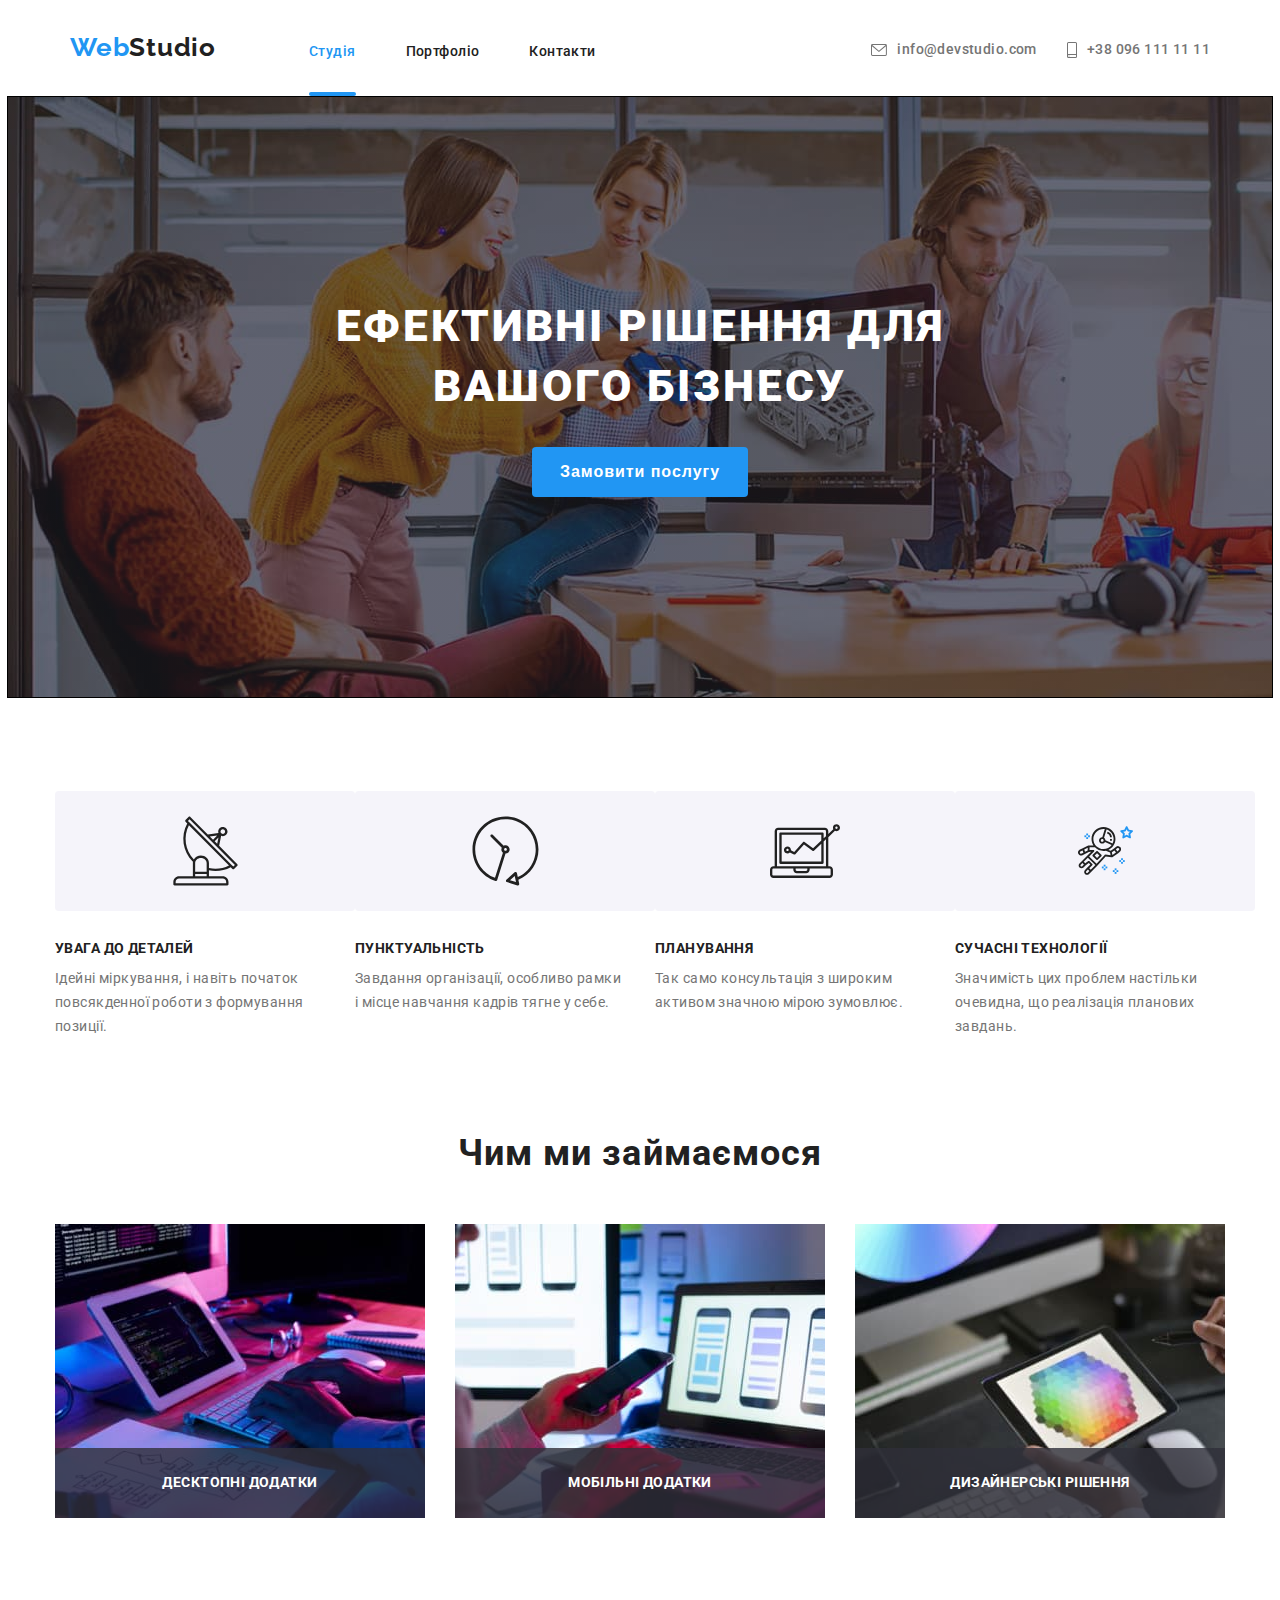
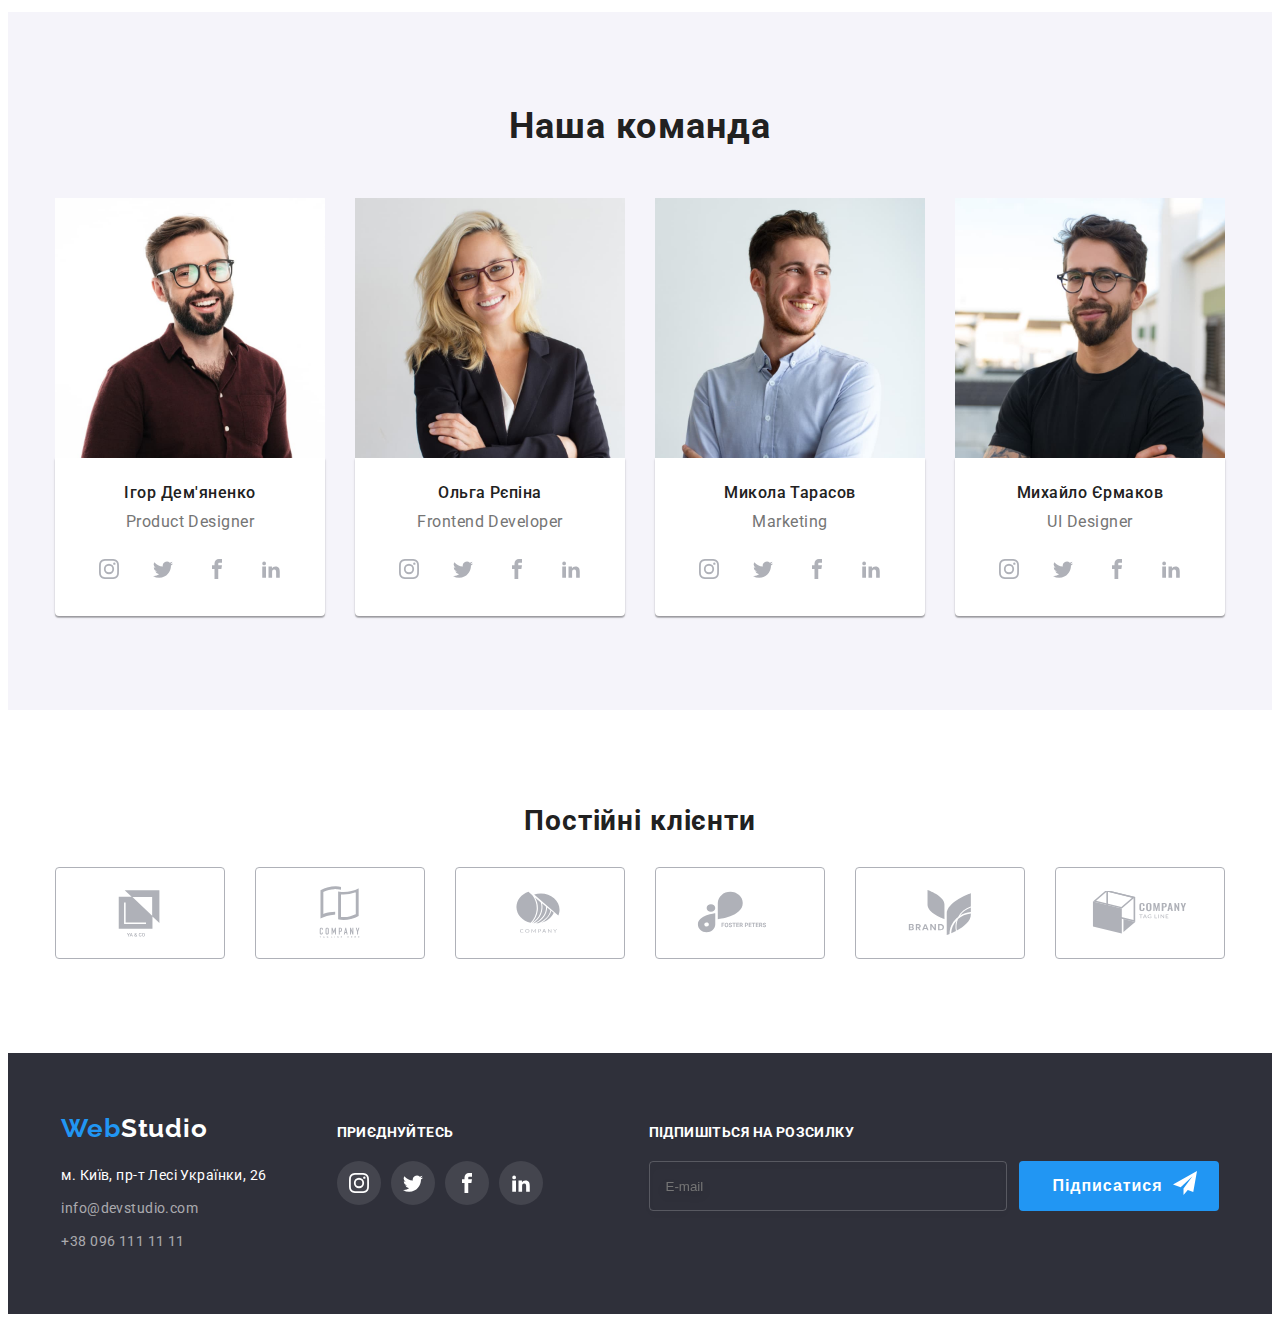
==== commit 9a25cb7f: "!" ====
--- a/index.html
+++ b/index.html
@@ -57,7 +57,7 @@
                 
           <ul class="main-nav__list">
 
-            <li><a class="main-nav__link main-nav__link--current" href="Студія">Студія</a></li>
+            <li><a class="main-nav__link" href="Студія">Студія</a></li>
             <li>
               <a class="main-nav__link" href="./portfolio.html">Портфоліо</a>
             </li>
@@ -287,7 +287,7 @@
           </div>
         <div class="flex-team list">
           <ul class="list-item">
-            <li>
+            <li class="team-content">
 
               <picture>
                 <img class="team-img"
@@ -351,7 +351,7 @@
                 </div>
               </div>
             </li>
-            <li>
+            <li class="team-content">
               
               
               <picture>
@@ -416,7 +416,7 @@
                 </div>
               </div>
             </li>
-            <li>
+            <li class="team-content">
               
 
               <picture>
@@ -483,7 +483,7 @@
               </div>
             </li>
 
-            <li>
+            <li class="team-content">
               
 
               <picture>
--- a/css/main.min.css
+++ b/css/main.min.css
@@ -1 +1 @@
-body{font-family:"Roboto",sans-serif;background-color:var(--big-fon-color);color:var(--top-color);overflow-x:hidden}:root{--text-color: #757575;--top-color: #212121;--big-fon-color: #ffffff;--acent-color: #2196f3;--accentBtnColor: #188CE8}ul{padding:0;margin:0}footer{background-color:var(--top-color)}header{border-bottom:1px solid #ececec}img{display:block;max-width:100%;height:auto}*{box-sizing:border-box}li{list-style-type:none}p,h1,h2,h3,h4,h5{margin:0}a{text-decoration:none}.list{list-style:none}.link{text-decoration:none}.container{width:1200px;padding-left:15px;padding-right:15px;margin-left:auto;margin-right:auto}.main-nav{text-align:center;display:flex;align-items:baseline}@media screen and (min-width: 768px){.main-nav{display:none}}.main-nav-two{text-align:center;display:none}@media screen and (min-width: 768px){.main-nav-two{display:flex;align-items:baseline}}.main-nav__logo{font-family:"Raleway",sans-serif;font-style:normal;font-weight:700;font-size:24px;line-height:1.16;letter-spacing:.03em;color:var(--acent-color);text-decoration:none;margin:16px 0px 16px 15px}@media screen and (min-width: 768px){.main-nav__logo{margin-right:88px;margin-top:24px}}@media screen and (min-width: 1200px){.main-nav__logo{margin-right:93px;font-size:26px;line-height:1.19}}.main-nav__icon{color:var(--top-color)}.main-nav__list{list-style:none}@media screen and (min-width: 768px){.main-nav__list{display:flex;gap:50px}}.main-nav__list .main-nav__link+.main-nav__link{margin-left:40px}.main-nav__link{color:var(--top-color);font-weight:500;font-size:40px;line-height:1.17;letter-spacing:.02em;text-decoration:none}.main-nav__link:hover,.main-nav__link:focus{color:var(--acent-color)}@media screen and (min-width: 768px){.main-nav__link{font-size:14px;line-height:1.71;letter-spacing:.03em;padding-top:32px;padding-bottom:32px}}.main-nav__link--current{color:var(--acent-color)}.main-nav__link--current::after{display:block;content:"";width:100%;height:4px;top:0;left:0;background:var(--acent-color);border-radius:4px;margin-top:28px}.main-nav__list{display:flex;flex-direction:column;gap:32px;align-items:flex-start}@media screen and (min-width: 768px){.main-nav__list{flex-direction:row}}@media screen and (min-width: 1200px){.main-nav__list{gap:50px}}.main-nav__list-contacts{display:flex;flex-direction:column-reverse}@media screen and (min-width: 768px){.main-nav__list-contacts{flex-direction:row}}@media screen and (min-width: 768px){.main-nav__list-contacts{margin-top:0px;display:block;margin-left:auto}}@media screen and (min-width: 1200px){.main-nav__list-contacts{display:flex}}.main-nav__link-contacts:nth-child(2n){font-weight:500;font-size:24px}.main-nav__link-contacts{color:var(--text-color);font-weight:500;font-size:20px;line-height:1.16;letter-spacing:.02em;text-decoration:none;margin-top:32px;display:flex;align-items:center;transition:color 250ms cubic-bezier(0.4, 0, 0.2, 1)}.main-nav__link-contacts:hover,.main-nav__link-contacts:focus{color:var(--acent-color)}@media screen and (min-width: 480px){.main-nav__link-contacts{font-size:24px}}@media screen and (min-width: 768px){.main-nav__link-contacts{font-size:12px;line-height:1.16;letter-spacing:.03em;margin-bottom:10px;margin-top:0px}}@media screen and (min-width: 1200px){.main-nav__link-contacts{padding:15px;font-size:14px;line-height:1.71}}.main-nav__full-list .main-nav__link-tel{color:var(--text-color);font-weight:500;font-size:24px;line-height:1.17;letter-spacing:.02em;text-decoration:none;display:flex;align-items:center;transition:color 250ms cubic-bezier(0.4, 0, 0.2, 1)}.main-nav__full-list .main-nav__link-tel:hover,.main-nav__full-list .main-nav__link-tel:focus{color:var(--acent-color)}@media screen and (min-width: 480px){.main-nav__full-list .main-nav__link-tel{font-size:34px}}@media screen and (min-width: 768px){.main-nav__full-list .main-nav__link-tel{font-size:12px;line-height:1.16;letter-spacing:.03em;padding-bottom:10px}}@media screen and (min-width: 1200px){.main-nav__full-list .main-nav__link-tel{padding:15px;font-size:14px;line-height:1.71}}.main-nav__icon-meil{fill:currentColor;text-align:center;margin-right:10px;display:none}@media screen and (min-width: 768px){.main-nav__icon-meil{display:block}}.main-nav__icon-tel{fill:currentColor;margin-right:10px;text-align:center;display:none}@media screen and (min-width: 768px){.main-nav__icon-tel{display:block}}.head{background:#2f303a;text-align:center;padding-top:118px;padding-bottom:118px}@media screen and (min-width: 300px){.head{text-align:center;padding-top:118px;padding-bottom:118px}}@media screen and (min-width: 768px){.head{text-align:center;padding-top:118px;padding-bottom:118px}}@media screen and (min-width: 1200px){.head{text-align:center;padding-top:200px;padding-bottom:200px}}.overlay{content:"";margin-left:auto;margin-right:auto;outline:1px solid #000;background-image:linear-gradient(rgba(47, 48, 58, 0.4), rgba(47, 48, 58, 0.4)),url("../img/fon/mobile_header_img.jpg");background-repeat:no-repeat;background-size:cover}@media(min-device-pixel-ratio: 2),(-webkit-min-device-pixel-ratio: 2),(min-resolution: 192dpi),(min-resolution: 2dppx){.overlay{background-image:linear-gradient(rgba(47, 48, 58, 0.4), rgba(47, 48, 58, 0.4)),url("../img/fon/fon__2x__mobile.jpg")}}@media screen and (min-width: 768px){.overlay{background-image:linear-gradient(rgba(47, 48, 58, 0.4), rgba(47, 48, 58, 0.4)),url("../img/fon/tablet_header_img.jpg");height:400px;background-size:cover}}@media screen and (min-width: 768px)and (min-device-pixel-ratio: 2),screen and (min-width: 768px)and (-webkit-min-device-pixel-ratio: 2),screen and (min-width: 768px)and (min-resolution: 192dpi),screen and (min-width: 768px)and (min-resolution: 2dppx){.overlay{background-image:linear-gradient(rgba(47, 48, 58, 0.4), rgba(47, 48, 58, 0.4)),url("../img/fon/fon__2x__tablet.jpg")}}@media screen and (min-width: 1200px){.overlay{background-image:linear-gradient(rgba(47, 48, 58, 0.4), rgba(47, 48, 58, 0.4)),url("../img/fon/fon.jpg");height:600px}}@media screen and (min-width: 1200px)and (min-device-pixel-ratio: 2),screen and (min-width: 1200px)and (-webkit-min-device-pixel-ratio: 2),screen and (min-width: 1200px)and (min-resolution: 192dpi),screen and (min-width: 1200px)and (min-resolution: 2dppx){.overlay{background-image:linear-gradient(rgba(47, 48, 58, 0.4), rgba(47, 48, 58, 0.4)),url("../img/fon/fon__2x__desktop.jpg")}}@media screen and (min-width: 768px){.overlay.responsive{height:400px}}@media screen and (min-width: 1200px){.overlay.responsive{height:600px}}.title-main-big{color:#fff;font-weight:900;font-size:26px;line-height:1.61;text-align:center;letter-spacing:.06em;text-transform:uppercase;max-width:360px;margin:0 auto}@media screen and (min-width: 768px){.title-main-big{font-size:26px;line-height:1.61;text-align:center;max-width:360px;margin:0 auto}}@media screen and (min-width: 1200px){.title-main-big{font-size:44px;line-height:1.36;text-align:center;max-width:696px;margin:0 auto}}.btn{color:#fff;background-color:#2196f3;border:#2196f3;font-weight:700;font-size:16px;line-height:1.87;letter-spacing:.06em;cursor:pointer;border-radius:4px;width:200px;height:50px;margin:0 auto;margin-top:30px}@media screen and (min-width: 1200px){.btn{width:216px}}.btn:hover,.btn:focus{color:#fff;background-color:#188ce8;border:#188ce8}.backdrop{display:flex;position:fixed;top:0;right:0;width:100%;height:100%;background:rgba(0,0,0,.2);align-items:center;justify-content:center;transition:opacity 250ms cubic-bezier(0.4, 0, 0.2, 1),visibility 250ms cubic-bezier(0.4, 0, 0.2, 1);z-index:1}.is-hidden{visibility:hidden;pointer-events:none;position:absolute;opacity:0}.backdrop.is-hidden.modal{transform:translate(-50%, -50%) scale(0)}.modal{position:absolute;top:50%;left:50%;transform:translate(-50%, -50%) scale(1);width:100%;background:#fff;box-shadow:0px 1px 3px rgba(0,0,0,.12),0px 2px 1px rgba(0,0,0,.2);border-radius:4px;transition:transform 250ms cubic-bezier(0.4, 0, 0.2, 1),opacity 250ms cubic-bezier(0.4, 0, 0.2, 1);padding:40px}@media screen and (min-width: 480px){.modal{width:450px}}@media screen and (min-width: 1200px){.modal{width:528px}}.btn-x{position:absolute;width:30px;height:30px;border-radius:50%;background:#fff;border:1px solid #afb1b8;cursor:pointer;top:8px;right:8px}.btn-x:focus,.btn-x:hover{fill:#2196f3}.btn-item{display:block;transform:translate(-10%)}.heading-register{font-weight:700;font-size:20px;line-height:1.5;text-align:center;letter-spacing:.03em;margin-bottom:30px}@media screen and (min-width: 1200px){.heading-register{line-height:1.15}}.container-register{display:inline-block;text-align:left}.form-imput{position:relative;width:100%;display:inline-block;border:1px solid rgba(33,33,33,.2);border-radius:4px;outline:rgba(0,0,0,0);padding:11px;padding-left:42px}.form-imput:hover+svg,.form-imputt:focus+svg{fill:#2196f3}.icon-form{position:absolute;top:50%;left:12px;display:inline-block;transform:translateY(-50%)}.textarea{width:100%;display:inline-block;border:1px solid rgba(33,33,33,.2);height:120px;border-radius:4px;margin-top:4px;font-size:1.16;line-height:14px;letter-spacing:.01em;outline:rgba(0,0,0,0);padding:12px 16px;font-size:12px;resize:none}.custom-checkbox{display:flex;margin-top:20px;align-items:center;justify-content:center}.is-hidden{visibility:hidden;pointer-events:none;position:absolute;opacity:0}.svg .checkbox{display:inline-block;margin-right:7px;width:16px;height:15px;cursor:pointer}.text-dogovir{display:flex;align-items:center;justify-content:center;font-size:12px;line-height:1.16;letter-spacing:.03em;color:#757575;transition:fill 250ms cubic-bezier(0.4, 0, 0.2, 1),background-color 250ms cubic-bezier(0.4, 0, 0.2, 1)}.text-dogovir::before{content:"";position:relative;display:block;margin-right:7px;width:35px;height:20px;cursor:pointer;border-radius:2px;border:2px solid #212121}@media screen and (min-width: 480px){.text-dogovir::before{width:16px;height:15px}}@media screen and (min-width: 1200px){.text-dogovir{font-size:14px;line-height:1.71}}.checkbox:checked+.text-dogovir::before{background-color:#2196f3;border:none;background-image:url(../img/icons.svg/icon\ check.svg);background-size:contain;background-origin:border-box;fill:#f5f4fa;border-color:rgba(0,0,0,0)}.dogovir{color:#2196f3;margin-left:4px;font-size:14px;line-height:24px;letter-spacing:.03em}textarea[name=E-mail]:hover,textarea[name=E-mail]:focus,textarea[name=coments]:hover,textarea[name=coments]:focus{border:1px solid #2196f3;border-radius:4px}input[type=text]:focus,input[type=text]:hover{fill:#2196f3;border:1px solid #2196f3;border-radius:4px}input[type=email]:focus,input[type=email]:hover{border:1px solid #2196f3;border-radius:4px}input[type=tel]:hover,input[type=tel]:focus{border:1px solid #2196f3;border-radius:4px}.label-i{position:relative;margin-bottom:28px}.form-label{position:absolute;top:-42%;font-size:12px;line-height:1.16;letter-spacing:.01em;color:#757575}.form-label-koment{position:absolute;top:-11%;font-size:12px;line-height:1.16;letter-spacing:.01em;color:#757575}.btn-register{width:200px;height:50px;color:var(--big-fon-color);background-color:var(--acent-color);border:var(--acent-color);font-weight:700;font-size:16px;line-height:1.87;letter-spacing:.06em;cursor:pointer;border-radius:4px;margin-top:30px;transition:box-shadow 250ms cubic-bezier(0.4, 0, 0.2, 1)}.btn-register:focus,.btn-register:hover{box-shadow:0px 4px 4px rgba(0,0,0,.15)}.strength{padding-top:60px}@media screen and (min-width: 320px){.strength{padding-top:60px}}@media screen and (min-width: 768px){.strength{padding-top:60px}}@media screen and (min-width: 1200px){.strength{padding-top:94px}}.strength__list{list-style:none;display:block}@media screen and (min-width: 768px){.strength__list{display:flex;justify-content:center;flex-wrap:wrap;gap:30px}}.strength__item-antenna::before{content:"";display:block;height:120px;margin-bottom:30px;background:#f5f4fa;background-image:url(../img/icons.svg/antena.svg);background-size:65px 70px;background-repeat:no-repeat;background-position:center;padding-left:15px;padding-right:15px;border-radius:4px;width:100%}@media screen and (min-width: 768px){.strength__item-antenna{width:354px}}@media screen and (min-width: 1200px){.strength__item-antenna{width:270px}}.strength__item-clock::before{content:"";display:block;height:120px;margin-bottom:30px;background:#f5f4fa;background-image:url(../img/icons.svg/chasiki.svg);background-size:67px 70px;background-repeat:no-repeat;background-position:center;padding-left:15px;padding-right:15px;border-radius:4px;width:100%}@media screen and (min-width: 768px){.strength__item-clock{width:354px}}@media screen and (min-width: 1200px){.strength__item-clock{width:270px}}.strength__item-graph::before{content:"";display:block;height:120px;margin-bottom:30px;background:#f5f4fa;background-image:url(../img/icons.svg/grafik.svg);background-size:70px 54px;background-repeat:no-repeat;background-position:center;border-radius:4px;width:100%;padding-left:15px;padding-right:15px}@media screen and (min-width: 768px){.strength__item-graph{width:354px}}@media screen and (min-width: 1200px){.strength__item-graph{width:270px}}.strength__item-space::before{content:"";display:block;height:120px;margin-bottom:30px;background:#f5f4fa;background-image:url(../img/icons.svg/kosmos.svg);background-size:55px 61px;background-repeat:no-repeat;background-position:center;padding-left:15px;padding-right:15px;border-radius:4px;width:100%}@media screen and (min-width: 768px){.strength__item-space{width:354px}}@media screen and (min-width: 1200px){.strength__item-space{width:270px}}.strength__title{font-weight:700;font-size:14px;line-height:1.14;letter-spacing:.03em;margin-bottom:10px;border:none;text-align:center}@media screen and (min-width: 768px){.strength__title{text-align:left}}.strength__text{font-size:14px;line-height:1.71;letter-spacing:.03em;color:var(--text-color)}.work{padding-top:94px;padding-bottom:94px;display:none}@media screen and (min-width: 1200px){.work{display:block}}.work__title{font-weight:700;font-size:36px;line-height:1.16;letter-spacing:.03em;text-align:center;margin-bottom:50px}.work__list{padding:0;margin:0;display:flex;align-items:center;margin-top:50px;gap:30px}.work__item{position:relative;width:calc((100% - 60px)/3)}.work__img{display:block;max-width:100%;height:auto}.work__overlay{position:absolute;font-weight:700;font-size:14px;line-height:1.14;letter-spacing:.03em;text-transform:uppercase;width:100%;height:70px;left:0;bottom:0;display:flex;justify-content:center;align-items:center;color:var(--big-fon-color);background-color:rgba(47,48,58,.8)}.title-main-medium{font-weight:700;font-size:28px;line-height:1.17;letter-spacing:.03em;text-align:center;margin-bottom:50px}@media screen and (min-width: 1200px){.title-main-medium{font-size:36px;line-height:1.16}}.flex-team{background:#f5f4fa;display:block}.list-item{display:flex;gap:30px;flex-wrap:wrap;justify-content:center}.border-item{display:block;padding-top:25px;padding-bottom:25px;width:100%;height:auto;box-shadow:0px 1px 3px rgba(0,0,0,.12),0px 1px 1px rgba(0,0,0,.14),0px 2px 1px rgba(0,0,0,.2);border-radius:0px 0px 4px 4px;background:#fff}@media screen and (min-width: 480px){.border-item{width:450px}}@media screen and (min-width: 768px){.border-item{max-width:354px}}@media screen and (min-width: 1200px){.border-item{width:270px}}@media screen and (min-width: 480px){.team-img{width:450px}}@media screen and (min-width: 768px){.team-img{max-width:354px}}@media screen and (min-width: 1200px){.team-img{width:270px}}.item-team{text-align:center}.list-team{background:#f5f4fa;padding-top:94px;padding-bottom:94px}@media screen and (min-width: 768px){.list-team{display:flex;justify-content:center;gap:30px;flex-wrap:wrap}}.item-team img{border-radius:0px}.title-main-tiny{font-weight:500;font-size:16px;line-height:1.19;letter-spacing:.03em;margin-bottom:10px}.item-team-mini{text-align:center}.mini-text{font-size:16px;line-height:1.19;letter-spacing:.03em;color:var(--text-color)}.soc-seti-list{display:flex;gap:10px;justify-content:center;margin-top:16px}.soc-seti-list{display:flex;justify-content:center;margin-top:16px}.soc-seti-item .soc-seti-link{display:flex;align-items:center;justify-content:center;width:44px;height:44px;color:#afb1b8;background-color:var(--big-fon-color);border-radius:50%;transition:color 250ms cubic-bezier(0.4, 0, 0.2, 1),background-color 250ms cubic-bezier(0.4, 0, 0.2, 1)}.soc-seti-item .soc-seti-link:hover,.soc-seti-item .soc-seti-link:focus{color:var(--big-fon-color);background-color:#2196f3}.soc-seti-icon{fill:currentColor}.link-clients{padding-top:94px;padding-bottom:94px}.clients-title{font-weight:700;font-size:36px;line-height:1.16;letter-spacing:.03em;text-align:center;margin-bottom:50px}.clients-list{display:flex;flex-wrap:wrap;gap:30px;fill:#afb1b8;align-items:center;justify-content:center}.clients-item{transition:color 250ms cubic-bezier(0.4, 0, 0.2, 1),background-color 250ms cubic-bezier(0.4, 0, 0.2, 1)}.clients-icon{fill:currentColor}.clients-link{display:flex;width:210px;height:92px;align-items:center;justify-content:center;border-radius:4px;border:1px solid #afb1b8;color:#afb1b8;transition:color 250ms cubic-bezier(0.4, 0, 0.2, 1),background-color 250ms cubic-bezier(0.4, 0, 0.2, 1)}.clients-link:focus,.clients-link:hover{color:#2196f3;border:1px solid #2196f3}@media screen and (min-width: 768px){.clients-link{width:226px}}@media screen and (min-width: 1200px){.clients-link{width:170px}}.footer-container{background-color:#2f303a;width:100%;height:603px}@media screen and (min-width: 768px){.footer-container{height:463px}}@media screen and (min-width: 1200px){.footer-container{height:100%}}.footer{padding-bottom:60px;padding-top:60px}.flex-footer{text-align:center}@media screen and (min-width: 1200px){.flex-footer{display:flex;align-items:baseline;justify-content:space-around;text-align:left}}.footer-section{margin-bottom:60px}@media screen and (min-width: 768px){.footer-section{display:flex;justify-content:space-around;align-items:baseline;margin-bottom:0}}.logo-footer{font-family:"Raleway",sans-serif;font-style:normal;font-weight:700;font-size:26px;line-height:1.19;letter-spacing:.03em;color:var(--acent-color);text-decoration:none;margin-bottom:20px}.logo-footer-accent{color:var(--big-fon-color)}.address-address{margin-top:20px}.link-footer{color:rgba(255,255,255,.6);font-size:14px;line-height:1.71;letter-spacing:.03em;text-decoration:none;font-style:normal;transition:color 250ms cubic-bezier(0.4, 0, 0.2, 1)}.link-footer:hover,.link-footer:focus{color:var(--acent-color)}.list-footer:not(:last-child){margin-bottom:9px;transition:color 250ms cubic-bezier(0.4, 0, 0.2, 1)}.sity{font-size:14px;line-height:1.71;letter-spacing:.03em;color:var(--big-fon-color);font-style:normal;text-decoration:none}.sity:hover,.sity:focus{color:var(--acent-color)}@media screen and (min-width: 1200px){.seti-footer{margin-left:70px}}.seti-title{font-weight:700;line-height:1.14;margin-bottom:20px;color:#fff;text-transform:uppercase;font-style:normal;font-weight:700;font-size:14px;letter-spacing:.03em;text-transform:uppercase}.seti-list{display:flex;gap:10px;justify-content:center;transition:color 250ms cubic-bezier(0.4, 0, 0.2, 1),background-color 250ms cubic-bezier(0.4, 0, 0.2, 1)}.seti-item{display:flex;width:44px;height:44px;border-radius:50%;align-items:center;justify-content:center;fill:#fff;background-color:rgba(255,255,255,.1);transition:color 250ms cubic-bezier(0.4, 0, 0.2, 1),background-color 250ms cubic-bezier(0.4, 0, 0.2, 1)}.seti-link{display:flex;fill:#fff;align-items:center;justify-content:center;background-size:20px;background-repeat:no-repeat;background-position:center;border-radius:50%;width:100%;height:100%}.seti-link:hover,.seti-link:focus{background-color:#2196f3}@media screen and (min-width: 1200px){.seti-footer-mail{margin-left:93px}}.form-mail{display:block}@media screen and (min-width: 1200px){.form-mail{display:flex;align-items:flex-end;gap:12px}}.e-mail-input{width:100%;padding:15px 16px;display:block;border:1px solid rgba(33,33,33,.2);height:50px;border-radius:4px;background-color:inherit;border:1px solid rgba(255,255,255,.2);filter:drop-shadow(0px 4px 4px rgba(0, 0, 0, 0.15));border-radius:4px;color:#fff;outline:rgba(0,0,0,0);resize:none;transition:color 250ms cubic-bezier(0.4, 0, 0.2, 1),background-color 250ms cubic-bezier(0.4, 0, 0.2, 1)}@media screen and (min-width: 320px){.e-mail-input{margin-bottom:20px}}@media screen and (min-width: 768px){.e-mail-input{margin-left:166px;max-width:450px}}@media screen and (min-width: 1200px){.e-mail-input{margin-left:0;margin-bottom:0;width:358px}}.btn-mail{color:var(--big-fon-color);background-color:var(--acent-color);border:var(--acent-color);font-weight:700;font-size:16px;line-height:1.87;letter-spacing:.06em;cursor:pointer;border-radius:4px;width:200px;height:50px;margin:0 auto;padding-right:28px}.meil-icon-svg{position:absolute;text-align:center;margin-left:10px}button.btn__menu{cursor:pointer;border:none;background-color:#fff;margin-left:auto}.drop{display:flex;position:fixed;top:0;right:0;width:100%;height:100%;background:rgba(0,0,0,.2);align-items:center;justify-content:center;transition:opacity 250ms cubic-bezier(0.4, 0, 0.2, 1),visibility 250ms cubic-bezier(0.4, 0, 0.2, 1);z-index:1}.drop.is-hidden.menu{transform:translate(-50%, -50%) scale(0)}.menu{display:flex;position:absolute;top:50%;left:50%;transform:translate(-50%, -50%) scale(1);width:100%;height:100%;background:#fff;box-shadow:0px 1px 3px rgba(0,0,0,.12),0px 2px 1px rgba(0,0,0,.2);border:none;transition:transform 250ms cubic-bezier(0.4, 0, 0.2, 1),opacity 250ms cubic-bezier(0.4, 0, 0.2, 1);padding:40px;flex-direction:column;justify-content:space-between}.btn__x__menu{position:absolute;background:#fff;border:none;cursor:pointer;top:20px;right:16px}.btn__x__menu:focus,.btn__x__menu:hover{fill:#2196f3}.menu__social-list{display:flex;justify-content:space-between;margin-top:64px;margin-bottom:64px}.menu__social-list a{font-weight:500;font-size:12px;line-height:1.22;letter-spacing:.02em;color:#2196f3}@media screen and (min-width: 480px){.menu__social-list a{font-size:18px}}.menu__social-item{border-right:1px solid rgba(33,33,33,.2);padding-right:16px}.is-hidden{visibility:hidden;pointer-events:none;position:absolute;opacity:0}.btn-section{padding-bottom:94px;padding-top:94px;display:block;display:flex;justify-content:center}.container{width:1200px;padding-left:15px;padding-right:15px;margin-left:auto;margin-right:auto}.list-btn-portfolio{display:block;display:flex;justify-content:center;margin-bottom:50px}.btn-portfolio{color:var(--top-color);background-color:#f5f4fa;border:var(--big-fon-color);font-weight:500;font-size:16px;line-height:1.62;font-family:inherit;cursor:pointer;letter-spacing:.06em;border-radius:4px;padding:6px 22px;height:38px;transition:color 250ms cubic-bezier(0.4, 0, 0.2, 1),background-color 250ms cubic-bezier(0.4, 0, 0.2, 1)}.btn-portfolio:hover,.btn-portfolio:focus{color:var(--big-fon-color);background-color:var(--acent-color);border:var(--acent-color);box-shadow:0px 3px 1px rgba(0,0,0,.1),0px 1px 2px rgba(0,0,0,.08),0px 2px 2px rgba(0,0,0,.12);border-radius:4px}.list-btn-portfolio li{margin-right:8px;display:inline;text-align:center}.flex-container{display:flex;flex-wrap:wrap;gap:30px;padding:0;margin:0;list-style:none}.box{width:370px;transition:box-shadow 250ms cubic-bezier(0.4, 0, 0.2, 1)}.box:hover,.box:focus{box-shadow:0px 1px 1px rgba(0,0,0,.12),0px 4px 4px rgba(0,0,0,.06),1px 4px 6px rgba(0,0,0,.16)}.box-link{text-decoration:none;display:block}.box-link:hover,.box-link:focus{transform:translatey(0)}.tehnokryak{position:relative;overflow:hidden}.tehnokryak-text{position:absolute;padding:63px 24px;font-size:18px;line-height:1.56;letter-spacing:.03em;color:var(--big-fon-color);background-color:rgba(33,150,243,.9);top:0;left:0;transition:transform 250ms cubic-bezier(0.4, 0, 0.2, 1);transform:translateY(100%)}.box-link:hover .tehnokryak-text,.box-link :focus .tehnokryak-text{transform:translatey(0)}.box-mini{display:block;padding-top:20px;padding-bottom:20px;padding-left:24px;width:370px;border:1px solid #eee}.title-portfolio{font-size:18px;line-height:2;letter-spacing:.06em;color:var(--top-color)}.box-mini__text{color:#757575;margin-top:4px;font-size:16px;line-height:1.87}.list-portfolio p{font-size:16px;line-height:1.87;letter-spacing:.03em;color:var(--text-color)}.container{width:100%;padding-left:15px;padding-right:15px;margin-left:auto;margin-right:auto}@media screen and (min-width: 480px){.container{width:480px}}@media screen and (min-width: 768px){.container{width:768px}}@media screen and (min-width: 1200px){.container{width:1200px}}/*# sourceMappingURL=main.min.css.map */+body{font-family:"Roboto",sans-serif;background-color:var(--big-fon-color);color:var(--top-color);overflow-x:hidden}:root{--text-color: #757575;--top-color: #212121;--big-fon-color: #ffffff;--acent-color: #2196f3;--accentBtnColor: #188CE8}ul{padding:0;margin:0}footer{background-color:var(--top-color)}header{border-bottom:1px solid #ececec}img{display:block;max-width:100%;height:auto}*{box-sizing:border-box}li{list-style-type:none}p,h1,h2,h3,h4,h5{margin:0}a{text-decoration:none}.list{list-style:none}.link{text-decoration:none}.container{width:1200px;padding-left:15px;padding-right:15px;margin-left:auto;margin-right:auto}.main-nav{text-align:center;display:flex;align-items:baseline}@media screen and (min-width: 768px){.main-nav{display:none}}.main-nav-two{text-align:center;display:none}@media screen and (min-width: 768px){.main-nav-two{display:flex;align-items:baseline}}.main-nav__logo{font-family:"Raleway",sans-serif;font-style:normal;font-weight:700;font-size:24px;line-height:1.16;letter-spacing:.03em;color:var(--acent-color);text-decoration:none;margin:16px 0px 16px 15px}@media screen and (min-width: 768px){.main-nav__logo{margin-right:88px;margin-top:24px}}@media screen and (min-width: 1200px){.main-nav__logo{margin-right:93px;font-size:26px;line-height:1.19}}.main-nav__icon{color:var(--top-color)}.main-nav__list{list-style:none}@media screen and (min-width: 768px){.main-nav__list{display:flex;gap:50px}}.main-nav__list .main-nav__link+.main-nav__link{margin-left:40px}.main-nav__link{color:var(--top-color);font-weight:500;font-size:40px;line-height:1.17;letter-spacing:.02em;text-decoration:none}.main-nav__link:hover,.main-nav__link:focus{color:var(--acent-color)}@media screen and (min-width: 768px){.main-nav__link{font-size:14px;line-height:1.71;letter-spacing:.03em;padding-top:32px;padding-bottom:32px}}.main-nav__link--current{color:var(--acent-color)}.main-nav__link--current::after{display:block;content:"";width:100%;height:4px;top:0;left:0;background:var(--acent-color);border-radius:4px;margin-top:28px}.main-nav__list{display:flex;flex-direction:column;gap:32px;align-items:flex-start}@media screen and (min-width: 768px){.main-nav__list{flex-direction:row}}@media screen and (min-width: 1200px){.main-nav__list{gap:50px}}.main-nav__list-contacts{display:flex;flex-direction:column-reverse}@media screen and (min-width: 768px){.main-nav__list-contacts{flex-direction:row}}@media screen and (min-width: 768px){.main-nav__list-contacts{margin-top:0px;display:block;margin-left:auto}}@media screen and (min-width: 1200px){.main-nav__list-contacts{display:flex}}.main-nav__link-contacts:nth-child(2n){font-weight:500;font-size:24px}.main-nav__link-contacts{color:var(--text-color);font-weight:500;font-size:20px;line-height:1.16;letter-spacing:.02em;text-decoration:none;margin-top:32px;display:flex;align-items:center;transition:color 250ms cubic-bezier(0.4, 0, 0.2, 1)}.main-nav__link-contacts:hover,.main-nav__link-contacts:focus{color:var(--acent-color)}@media screen and (min-width: 480px){.main-nav__link-contacts{font-size:24px}}@media screen and (min-width: 768px){.main-nav__link-contacts{font-size:12px;line-height:1.16;letter-spacing:.03em;margin-bottom:10px;margin-top:0px}}@media screen and (min-width: 1200px){.main-nav__link-contacts{padding:15px;font-size:14px;line-height:1.71}}.main-nav__full-list .main-nav__link-tel{color:var(--text-color);font-weight:500;font-size:24px;line-height:1.17;letter-spacing:.02em;text-decoration:none;display:flex;align-items:center;transition:color 250ms cubic-bezier(0.4, 0, 0.2, 1)}.main-nav__full-list .main-nav__link-tel:hover,.main-nav__full-list .main-nav__link-tel:focus{color:var(--acent-color)}@media screen and (min-width: 480px){.main-nav__full-list .main-nav__link-tel{font-size:34px}}@media screen and (min-width: 768px){.main-nav__full-list .main-nav__link-tel{font-size:12px;line-height:1.16;letter-spacing:.03em;padding-bottom:10px}}@media screen and (min-width: 1200px){.main-nav__full-list .main-nav__link-tel{padding:15px;font-size:14px;line-height:1.71}}.main-nav__icon-meil{fill:currentColor;text-align:center;margin-right:10px;display:none}@media screen and (min-width: 768px){.main-nav__icon-meil{display:block}}.main-nav__icon-tel{fill:currentColor;margin-right:10px;text-align:center;display:none}@media screen and (min-width: 768px){.main-nav__icon-tel{display:block}}.head{background:#2f303a;text-align:center;padding-top:118px;padding-bottom:118px}@media screen and (min-width: 300px){.head{text-align:center;padding-top:118px;padding-bottom:118px}}@media screen and (min-width: 768px){.head{text-align:center;padding-top:118px;padding-bottom:118px}}@media screen and (min-width: 1200px){.head{text-align:center;padding-top:200px;padding-bottom:200px}}.overlay{content:"";margin-left:auto;margin-right:auto;outline:1px solid #000;background-image:linear-gradient(rgba(47, 48, 58, 0.4), rgba(47, 48, 58, 0.4)),url("../img/fon/mobile_header_img.jpg");background-repeat:no-repeat;background-size:cover}@media(min-device-pixel-ratio: 2),(-webkit-min-device-pixel-ratio: 2),(min-resolution: 192dpi),(min-resolution: 2dppx){.overlay{background-image:linear-gradient(rgba(47, 48, 58, 0.4), rgba(47, 48, 58, 0.4)),url("../img/fon/fon__2x__mobile.jpg")}}@media screen and (min-width: 768px){.overlay{background-image:linear-gradient(rgba(47, 48, 58, 0.4), rgba(47, 48, 58, 0.4)),url("../img/fon/tablet_header_img.jpg");height:400px;background-size:cover}}@media screen and (min-width: 768px)and (min-device-pixel-ratio: 2),screen and (min-width: 768px)and (-webkit-min-device-pixel-ratio: 2),screen and (min-width: 768px)and (min-resolution: 192dpi),screen and (min-width: 768px)and (min-resolution: 2dppx){.overlay{background-image:linear-gradient(rgba(47, 48, 58, 0.4), rgba(47, 48, 58, 0.4)),url("../img/fon/fon__2x__tablet.jpg")}}@media screen and (min-width: 1200px){.overlay{background-image:linear-gradient(rgba(47, 48, 58, 0.4), rgba(47, 48, 58, 0.4)),url("../img/fon/fon.jpg");height:600px}}@media screen and (min-width: 1200px)and (min-device-pixel-ratio: 2),screen and (min-width: 1200px)and (-webkit-min-device-pixel-ratio: 2),screen and (min-width: 1200px)and (min-resolution: 192dpi),screen and (min-width: 1200px)and (min-resolution: 2dppx){.overlay{background-image:linear-gradient(rgba(47, 48, 58, 0.4), rgba(47, 48, 58, 0.4)),url("../img/fon/fon__2x__desktop.jpg")}}@media screen and (min-width: 768px){.overlay.responsive{height:400px}}@media screen and (min-width: 1200px){.overlay.responsive{height:600px}}.title-main-big{color:#fff;font-weight:900;font-size:26px;line-height:1.61;text-align:center;letter-spacing:.06em;text-transform:uppercase;max-width:360px;margin:0 auto}@media screen and (min-width: 768px){.title-main-big{font-size:26px;line-height:1.61;text-align:center;max-width:360px;margin:0 auto}}@media screen and (min-width: 1200px){.title-main-big{font-size:44px;line-height:1.36;text-align:center;max-width:696px;margin:0 auto}}.btn{color:#fff;background-color:#2196f3;border:#2196f3;font-weight:700;font-size:16px;line-height:1.87;letter-spacing:.06em;cursor:pointer;border-radius:4px;width:200px;height:50px;margin:0 auto;margin-top:30px}@media screen and (min-width: 1200px){.btn{width:216px}}.btn:hover,.btn:focus{color:#fff;background-color:#188ce8;border:#188ce8}.backdrop{display:flex;position:fixed;top:0;right:0;width:100%;height:100%;background:rgba(0,0,0,.2);align-items:center;justify-content:center;transition:opacity 250ms cubic-bezier(0.4, 0, 0.2, 1),visibility 250ms cubic-bezier(0.4, 0, 0.2, 1);z-index:1}.is-hidden{visibility:hidden;pointer-events:none;position:absolute;opacity:0}.backdrop.is-hidden.modal{transform:translate(-50%, -50%) scale(0)}.modal{position:absolute;top:50%;left:50%;transform:translate(-50%, -50%) scale(1);width:100%;background:#fff;box-shadow:0px 1px 3px rgba(0,0,0,.12),0px 2px 1px rgba(0,0,0,.2);border-radius:4px;transition:transform 250ms cubic-bezier(0.4, 0, 0.2, 1),opacity 250ms cubic-bezier(0.4, 0, 0.2, 1);padding:40px}@media screen and (min-width: 480px){.modal{width:450px}}@media screen and (min-width: 1200px){.modal{width:528px}}.btn-x{position:absolute;width:30px;height:30px;border-radius:50%;background:#fff;border:1px solid #afb1b8;cursor:pointer;top:8px;right:8px}.btn-x:focus,.btn-x:hover{fill:#2196f3}.btn-item{display:block;transform:translate(-10%)}.heading-register{font-weight:700;font-size:20px;line-height:1.5;text-align:center;letter-spacing:.03em;margin-bottom:30px}@media screen and (min-width: 1200px){.heading-register{line-height:1.15}}.container-register{display:inline-block;text-align:left}.form-imput{position:relative;width:100%;display:inline-block;border:1px solid rgba(33,33,33,.2);border-radius:4px;outline:rgba(0,0,0,0);padding:11px;padding-left:42px}.form-imput:hover+svg,.form-imputt:focus+svg{fill:#2196f3}.icon-form{position:absolute;top:50%;left:12px;display:inline-block;transform:translateY(-50%)}.textarea{width:100%;display:inline-block;border:1px solid rgba(33,33,33,.2);height:120px;border-radius:4px;margin-top:4px;font-size:1.16;line-height:14px;letter-spacing:.01em;outline:rgba(0,0,0,0);padding:12px 16px;font-size:12px;resize:none}.custom-checkbox{display:flex;margin-top:20px;align-items:center;justify-content:center}.is-hidden{visibility:hidden;pointer-events:none;position:absolute;opacity:0}.svg .checkbox{display:inline-block;margin-right:7px;width:16px;height:15px;cursor:pointer}.text-dogovir{display:flex;align-items:center;justify-content:center;font-size:12px;line-height:1.16;letter-spacing:.03em;color:#757575;transition:fill 250ms cubic-bezier(0.4, 0, 0.2, 1),background-color 250ms cubic-bezier(0.4, 0, 0.2, 1)}.text-dogovir::before{content:"";position:relative;display:block;margin-right:7px;cursor:pointer;border-radius:2px;border:2px solid #212121}@media screen and (max-width: 767px){.text-dogovir::before{width:16px;height:15px}}@media screen and (min-width: 1200px){.text-dogovir{font-size:14px;line-height:1.71}}.checkbox:checked+.text-dogovir::before{background-color:#2196f3;border:none;background-image:url(../img/icons.svg/icon\ check.svg);background-size:contain;background-origin:border-box;fill:#f5f4fa;border-color:rgba(0,0,0,0)}.dogovir{color:#2196f3;margin-left:4px;font-size:14px;line-height:24px;letter-spacing:.03em}textarea[name=E-mail]:hover,textarea[name=E-mail]:focus,textarea[name=coments]:hover,textarea[name=coments]:focus{border:1px solid #2196f3;border-radius:4px}input[type=text]:focus,input[type=text]:hover{fill:#2196f3;border:1px solid #2196f3;border-radius:4px}input[type=email]:focus,input[type=email]:hover{border:1px solid #2196f3;border-radius:4px}input[type=tel]:hover,input[type=tel]:focus{border:1px solid #2196f3;border-radius:4px}.label-i{position:relative;margin-bottom:28px}.form-label{position:absolute;top:-42%;font-size:12px;line-height:1.16;letter-spacing:.01em;color:#757575}.form-label-koment{position:absolute;top:-11%;font-size:12px;line-height:1.16;letter-spacing:.01em;color:#757575}.btn-register{width:200px;height:50px;color:var(--big-fon-color);background-color:var(--acent-color);border:var(--acent-color);font-weight:700;font-size:16px;line-height:1.87;letter-spacing:.06em;cursor:pointer;border-radius:4px;margin-top:30px;transition:box-shadow 250ms cubic-bezier(0.4, 0, 0.2, 1)}.btn-register:focus,.btn-register:hover{box-shadow:0px 4px 4px rgba(0,0,0,.15)}.strength{padding-top:60px;padding-bottom:60px}@media screen and (min-width: 1200px){.strength{padding-top:94px;padding-bottom:0px}}.strength__list{list-style:none;display:block}@media screen and (min-width: 768px){.strength__list{display:flex;justify-content:center;flex-wrap:wrap;gap:30px}}.strength__item-antenna::before{content:"";display:block;height:120px;margin-bottom:30px;background:#f5f4fa;background-image:url(../img/icons.svg/antena.svg);background-size:65px 70px;background-repeat:no-repeat;background-position:center;padding-left:15px;padding-right:15px;border-radius:4px;width:100%}@media screen and (min-width: 768px){.strength__item-antenna{width:354px}}@media screen and (min-width: 1200px){.strength__item-antenna{width:270px}}.strength__item-clock::before{content:"";display:block;height:120px;margin-bottom:30px;background:#f5f4fa;background-image:url(../img/icons.svg/chasiki.svg);background-size:67px 70px;background-repeat:no-repeat;background-position:center;padding-left:15px;padding-right:15px;border-radius:4px;width:100%}@media screen and (min-width: 768px){.strength__item-clock{width:354px}}@media screen and (min-width: 1200px){.strength__item-clock{width:270px}}.strength__item-graph::before{content:"";display:block;height:120px;margin-bottom:30px;background:#f5f4fa;background-image:url(../img/icons.svg/grafik.svg);background-size:70px 54px;background-repeat:no-repeat;background-position:center;border-radius:4px;width:100%;padding-left:15px;padding-right:15px}@media screen and (min-width: 768px){.strength__item-graph{width:354px}}@media screen and (min-width: 1200px){.strength__item-graph{width:270px}}.strength__item-space::before{content:"";display:block;height:120px;margin-bottom:30px;background:#f5f4fa;background-image:url(../img/icons.svg/kosmos.svg);background-size:55px 61px;background-repeat:no-repeat;background-position:center;padding-left:15px;padding-right:15px;border-radius:4px;width:100%}@media screen and (min-width: 768px){.strength__item-space{width:354px}}@media screen and (min-width: 1200px){.strength__item-space{width:270px}}.strength__title{font-weight:700;font-size:14px;line-height:1.14;letter-spacing:.03em;margin-bottom:10px;border:none;text-align:center}@media screen and (min-width: 768px){.strength__title{text-align:left}}.strength__text{font-size:14px;line-height:1.71;letter-spacing:.03em;color:var(--text-color)}.work{padding-top:94px;padding-bottom:94px;display:none}@media screen and (min-width: 1200px){.work{display:block}}.work__title{font-weight:700;font-size:36px;line-height:1.16;letter-spacing:.03em;text-align:center;margin-bottom:50px}.work__list{padding:0;margin:0;display:flex;align-items:center;margin-top:50px;gap:30px}.work__item{position:relative;width:calc((100% - 60px)/3)}.work__img{display:block;max-width:100%;height:auto}.work__overlay{position:absolute;font-weight:700;font-size:14px;line-height:1.14;letter-spacing:.03em;text-transform:uppercase;width:100%;height:70px;left:0;bottom:0;display:flex;justify-content:center;align-items:center;color:var(--big-fon-color);background-color:rgba(47,48,58,.8)}.title-main-medium{font-weight:700;font-size:28px;line-height:1.17;letter-spacing:.03em;text-align:center;margin-bottom:50px}@media screen and (min-width: 1200px){.title-main-medium{font-size:36px;line-height:1.16}}.flex-team{background:#f5f4fa;display:block}.list-item{display:flex;gap:30px;flex-wrap:wrap;justify-content:center}.border-item{display:block;padding-top:25px;padding-bottom:25px;width:100%;height:auto;box-shadow:0px 1px 3px rgba(0,0,0,.12),0px 1px 1px rgba(0,0,0,.14),0px 2px 1px rgba(0,0,0,.2);border-radius:0px 0px 4px 4px;background:#fff}@media screen and (min-width: 480px){.border-item{width:100%}}@media screen and (min-width: 768px){.border-item{max-width:354px}}@media screen and (min-width: 1200px){.border-item{width:270px}}.team-content{width:100%}@media screen and (min-width: 480px){.team-content{width:450px}}@media screen and (min-width: 768px){.team-content{max-width:354px}}@media screen and (min-width: 1200px){.team-content{width:270px}}.team-img{width:100%}@media screen and (min-width: 480px){.team-img{width:450px}}@media screen and (min-width: 768px){.team-img{max-width:354px}}@media screen and (min-width: 1200px){.team-img{width:270px}}.item-team{text-align:center}.list-team{background:#f5f4fa;padding-top:94px;padding-bottom:94px}@media screen and (min-width: 768px){.list-team{padding-top:60px;padding-bottom:60px;display:flex;justify-content:center;gap:30px;flex-wrap:wrap}}@media screen and (min-width: 1200px){.list-team{padding-top:94px;padding-bottom:94px}}.item-team img{border-radius:0px}.title-main-tiny{font-weight:500;font-size:16px;line-height:1.19;letter-spacing:.03em;margin-bottom:10px}.item-team-mini{text-align:center}.mini-text{font-size:16px;line-height:1.19;letter-spacing:.03em;color:var(--text-color)}.soc-seti-list{display:flex;gap:10px;justify-content:center;margin-top:16px}.soc-seti-list{display:flex;justify-content:center;margin-top:16px}.soc-seti-item .soc-seti-link{display:flex;align-items:center;justify-content:center;width:44px;height:44px;color:#afb1b8;background-color:var(--big-fon-color);border-radius:50%;transition:color 250ms cubic-bezier(0.4, 0, 0.2, 1),background-color 250ms cubic-bezier(0.4, 0, 0.2, 1)}.soc-seti-item .soc-seti-link:hover,.soc-seti-item .soc-seti-link:focus{color:var(--big-fon-color);background-color:#2196f3}.soc-seti-icon{fill:currentColor}.link-clients{padding-top:94px;padding-bottom:94px}@media screen and (min-width: 768px){.link-clients{padding-top:60px;padding-bottom:60px}}@media screen and (min-width: 1200px){.link-clients{padding-top:94px;padding-bottom:94px}}.clients-title{font-weight:700;font-size:36px;line-height:1.16;letter-spacing:.03em;text-align:center;margin-bottom:50px}@media screen and (min-width: 768px){.clients-title{font-size:28px;line-height:1.18;margin-bottom:30px}}.clients-list{display:flex;flex-wrap:wrap;gap:30px;fill:#afb1b8;align-items:center;justify-content:center}.clients-item{transition:color 250ms cubic-bezier(0.4, 0, 0.2, 1),background-color 250ms cubic-bezier(0.4, 0, 0.2, 1)}.clients-icon{fill:currentColor}.clients-link{display:flex;width:210px;height:92px;align-items:center;justify-content:center;border-radius:4px;border:1px solid #afb1b8;color:#afb1b8;transition:color 250ms cubic-bezier(0.4, 0, 0.2, 1),background-color 250ms cubic-bezier(0.4, 0, 0.2, 1)}.clients-link:focus,.clients-link:hover{color:#2196f3;border:1px solid #2196f3}@media screen and (min-width: 768px){.clients-link{width:226px}}@media screen and (min-width: 1200px){.clients-link{width:170px}}.footer-container{background-color:#2f303a;width:100%;height:603px}@media screen and (min-width: 768px){.footer-container{height:463px}}@media screen and (min-width: 1200px){.footer-container{height:100%}}.footer{padding-bottom:60px;padding-top:60px}.flex-footer{text-align:center}@media screen and (min-width: 1200px){.flex-footer{display:flex;align-items:baseline;justify-content:space-around;text-align:left}}.footer-section{margin-bottom:60px}@media screen and (min-width: 768px){.footer-section{display:flex;justify-content:space-around;align-items:baseline;margin-bottom:0}}.logo-footer{font-family:"Raleway",sans-serif;font-style:normal;font-weight:700;font-size:26px;line-height:1.19;letter-spacing:.03em;color:var(--acent-color);text-decoration:none;margin-bottom:20px}.logo-footer-accent{color:var(--big-fon-color)}.address-address{margin-top:20px}.link-footer{color:rgba(255,255,255,.6);font-size:14px;line-height:1.71;letter-spacing:.03em;text-decoration:none;font-style:normal;transition:color 250ms cubic-bezier(0.4, 0, 0.2, 1)}.link-footer:hover,.link-footer:focus{color:var(--acent-color)}.list-footer:not(:last-child){margin-bottom:9px;transition:color 250ms cubic-bezier(0.4, 0, 0.2, 1)}.sity{font-size:14px;line-height:1.71;letter-spacing:.03em;color:var(--big-fon-color);font-style:normal;text-decoration:none}.sity:hover,.sity:focus{color:var(--acent-color)}@media screen and (min-width: 1200px){.seti-footer{margin-left:70px}}.seti-title{font-weight:700;line-height:1.14;margin-bottom:20px;color:#fff;text-transform:uppercase;font-style:normal;font-weight:700;font-size:14px;letter-spacing:.03em;text-transform:uppercase}.seti-list{display:flex;gap:10px;justify-content:center;transition:color 250ms cubic-bezier(0.4, 0, 0.2, 1),background-color 250ms cubic-bezier(0.4, 0, 0.2, 1)}.seti-item{display:flex;width:44px;height:44px;border-radius:50%;align-items:center;justify-content:center;fill:#fff;background-color:rgba(255,255,255,.1);transition:color 250ms cubic-bezier(0.4, 0, 0.2, 1),background-color 250ms cubic-bezier(0.4, 0, 0.2, 1)}.seti-link{display:flex;fill:#fff;align-items:center;justify-content:center;background-size:20px;background-repeat:no-repeat;background-position:center;border-radius:50%;width:100%;height:100%}.seti-link:hover,.seti-link:focus{background-color:#2196f3}@media screen and (min-width: 1200px){.seti-footer-mail{margin-left:93px}}.form-mail{display:block}@media screen and (min-width: 1200px){.form-mail{display:flex;align-items:flex-end;gap:12px}}.e-mail-input{width:100%;padding:15px 16px;display:block;border:1px solid rgba(33,33,33,.2);height:50px;border-radius:4px;background-color:inherit;border:1px solid rgba(255,255,255,.2);filter:drop-shadow(0px 4px 4px rgba(0, 0, 0, 0.15));border-radius:4px;color:#fff;outline:rgba(0,0,0,0);resize:none;transition:color 250ms cubic-bezier(0.4, 0, 0.2, 1),background-color 250ms cubic-bezier(0.4, 0, 0.2, 1)}@media screen and (min-width: 320px){.e-mail-input{margin-bottom:20px}}@media screen and (min-width: 768px){.e-mail-input{margin-left:166px;max-width:450px}}@media screen and (min-width: 1200px){.e-mail-input{margin-left:0;margin-bottom:0;width:358px}}.btn-mail{color:var(--big-fon-color);background-color:var(--acent-color);border:var(--acent-color);font-weight:700;font-size:16px;line-height:1.87;letter-spacing:.06em;cursor:pointer;border-radius:4px;width:200px;height:50px;margin:0 auto;padding-right:28px}.meil-icon-svg{position:absolute;text-align:center;margin-left:10px}button.btn__menu{cursor:pointer;border:none;background-color:#fff;margin-left:auto}.drop{display:flex;position:fixed;top:0;right:0;width:100%;height:100%;background:rgba(0,0,0,.2);align-items:center;justify-content:center;transition:opacity 250ms cubic-bezier(0.4, 0, 0.2, 1),visibility 250ms cubic-bezier(0.4, 0, 0.2, 1);z-index:1}.drop.is-hidden.menu{transform:translate(-50%, -50%) scale(0)}.menu{display:flex;position:absolute;top:50%;left:50%;transform:translate(-50%, -50%) scale(1);width:100%;height:100%;background:#fff;box-shadow:0px 1px 3px rgba(0,0,0,.12),0px 2px 1px rgba(0,0,0,.2);border:none;transition:transform 250ms cubic-bezier(0.4, 0, 0.2, 1),opacity 250ms cubic-bezier(0.4, 0, 0.2, 1);padding:40px;flex-direction:column;justify-content:space-between;overflow:auto}.btn__x__menu{position:absolute;background:#fff;border:none;cursor:pointer;top:20px;right:16px}.btn__x__menu:focus,.btn__x__menu:hover{fill:#2196f3}.menu__social-list{display:flex;justify-content:space-between;margin-top:64px}.menu__social-list a{font-weight:500;font-size:12px;line-height:1.22;letter-spacing:.02em;color:#2196f3}@media screen and (min-width: 480px){.menu__social-list a{font-size:18px}}.menu__social-item{border-right:1px solid rgba(33,33,33,.2);padding-right:16px}.is-hidden{visibility:hidden;pointer-events:none;position:absolute;opacity:0}.btn-section{padding-bottom:94px;padding-top:94px;display:block;display:flex;justify-content:center}.container{width:1200px;padding-left:15px;padding-right:15px;margin-left:auto;margin-right:auto}.list-btn-portfolio{display:block;display:flex;justify-content:center;margin-bottom:50px}.btn-portfolio{color:var(--top-color);background-color:#f5f4fa;border:var(--big-fon-color);font-weight:500;font-size:16px;line-height:1.62;font-family:inherit;cursor:pointer;letter-spacing:.06em;border-radius:4px;padding:6px 22px;height:38px;transition:color 250ms cubic-bezier(0.4, 0, 0.2, 1),background-color 250ms cubic-bezier(0.4, 0, 0.2, 1)}.btn-portfolio:hover,.btn-portfolio:focus{color:var(--big-fon-color);background-color:var(--acent-color);border:var(--acent-color);box-shadow:0px 3px 1px rgba(0,0,0,.1),0px 1px 2px rgba(0,0,0,.08),0px 2px 2px rgba(0,0,0,.12);border-radius:4px}.list-btn-portfolio li{margin-right:8px;display:inline;text-align:center}.flex-container{display:flex;flex-wrap:wrap;gap:30px;padding:0;margin:0;list-style:none}.box{width:370px;transition:box-shadow 250ms cubic-bezier(0.4, 0, 0.2, 1)}.box:hover,.box:focus{box-shadow:0px 1px 1px rgba(0,0,0,.12),0px 4px 4px rgba(0,0,0,.06),1px 4px 6px rgba(0,0,0,.16)}.box-link{text-decoration:none;display:block}.box-link:hover,.box-link:focus{transform:translatey(0)}.tehnokryak{position:relative;overflow:hidden}.tehnokryak-text{position:absolute;padding:63px 24px;font-size:18px;line-height:1.56;letter-spacing:.03em;color:var(--big-fon-color);background-color:rgba(33,150,243,.9);top:0;left:0;transition:transform 250ms cubic-bezier(0.4, 0, 0.2, 1);transform:translateY(100%)}.box-link:hover .tehnokryak-text,.box-link :focus .tehnokryak-text{transform:translatey(0)}.box-mini{display:block;padding-top:20px;padding-bottom:20px;padding-left:24px;width:370px;border:1px solid #eee}.title-portfolio{font-size:18px;line-height:2;letter-spacing:.06em;color:var(--top-color)}.box-mini__text{color:#757575;margin-top:4px;font-size:16px;line-height:1.87}.list-portfolio p{font-size:16px;line-height:1.87;letter-spacing:.03em;color:var(--text-color)}.container{width:100%;padding-left:15px;padding-right:15px;margin-left:auto;margin-right:auto}@media screen and (min-width: 480px){.container{width:480px}}@media screen and (min-width: 768px){.container{width:768px}}@media screen and (min-width: 1200px){.container{width:1200px}}/*# sourceMappingURL=main.min.css.map */